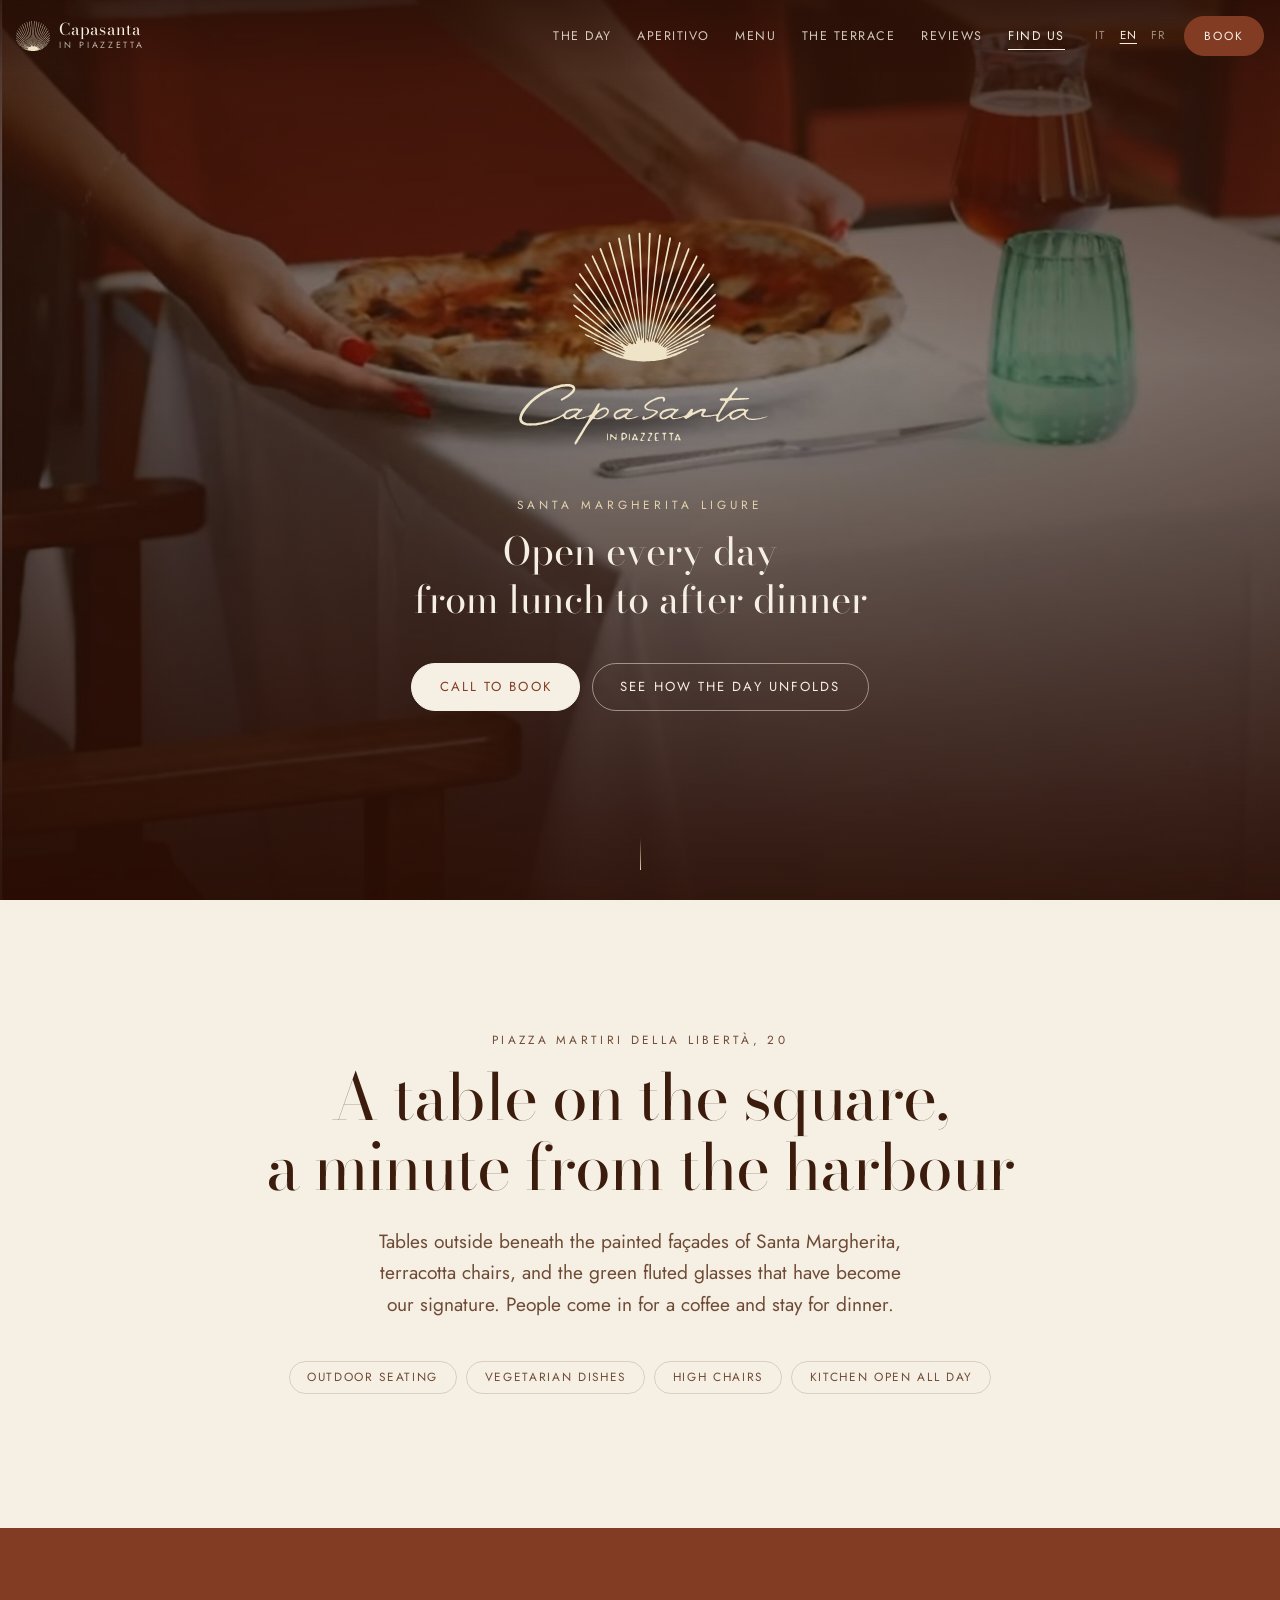
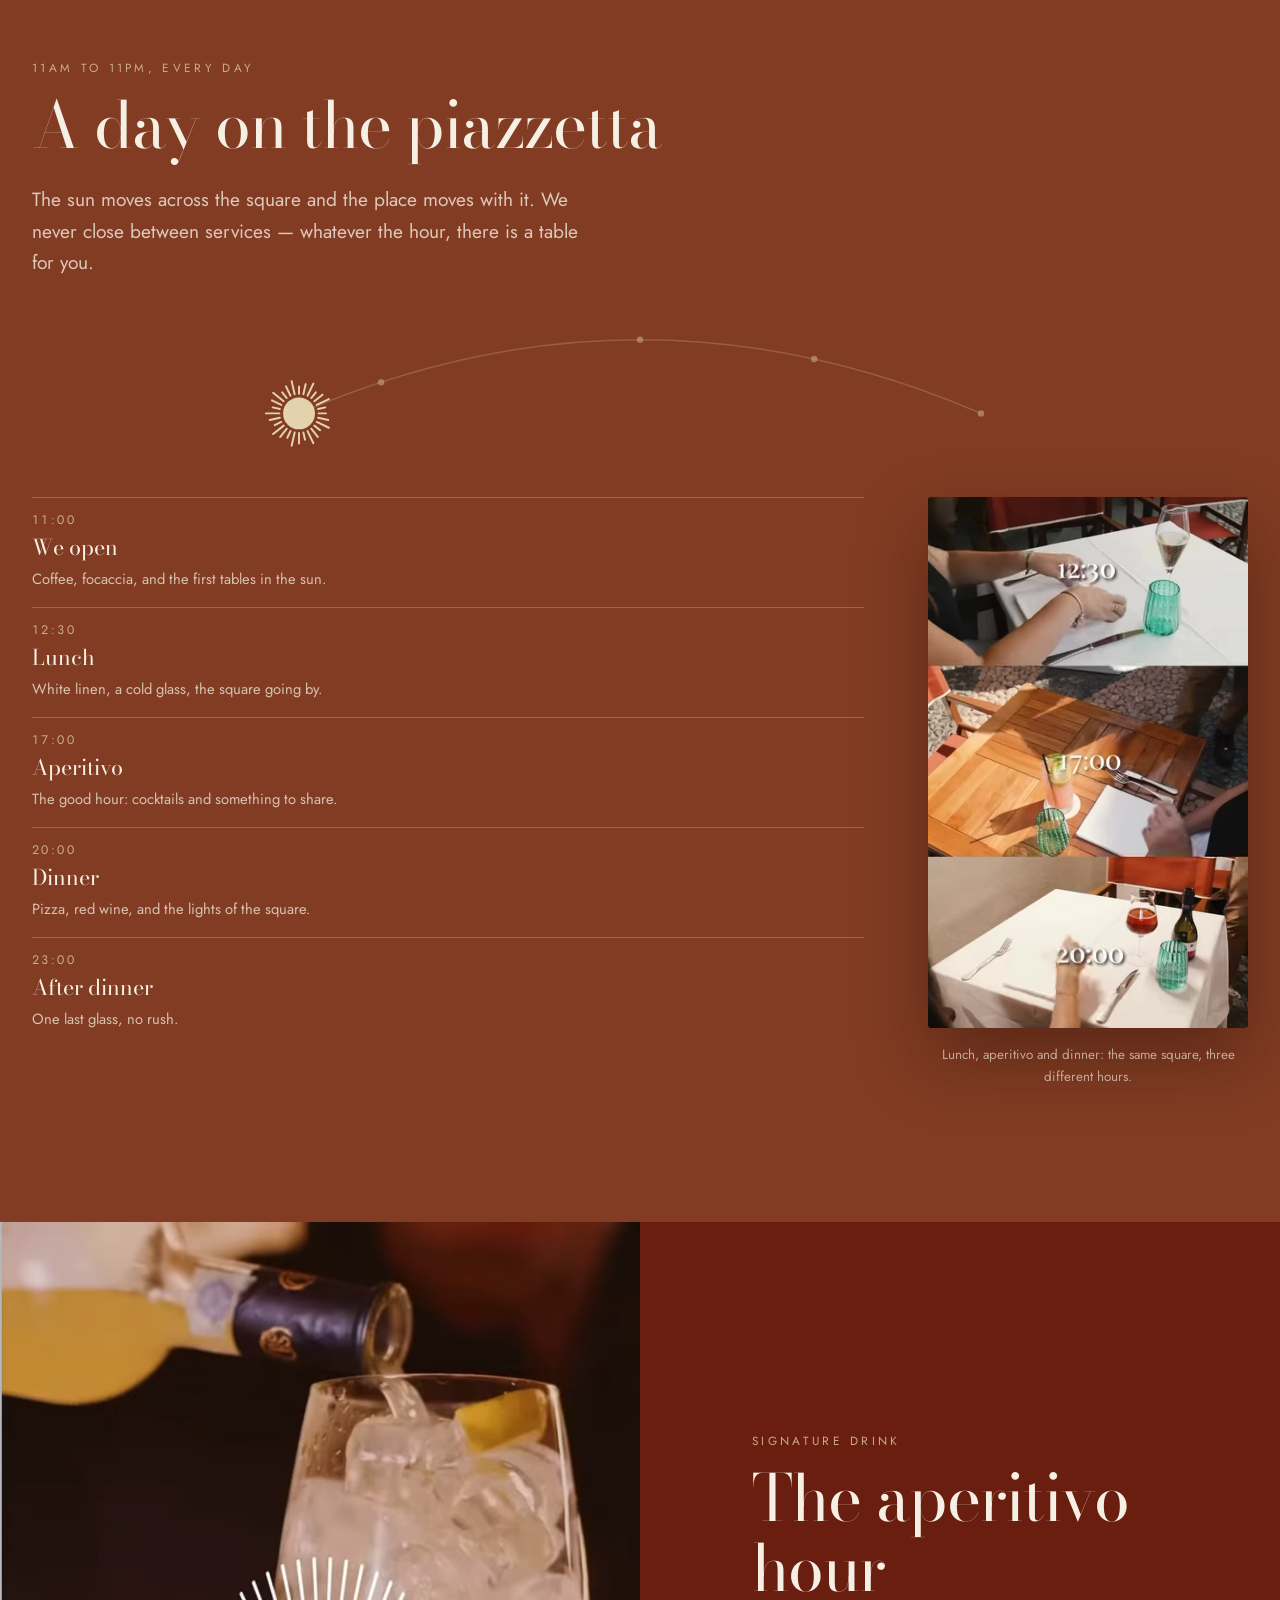
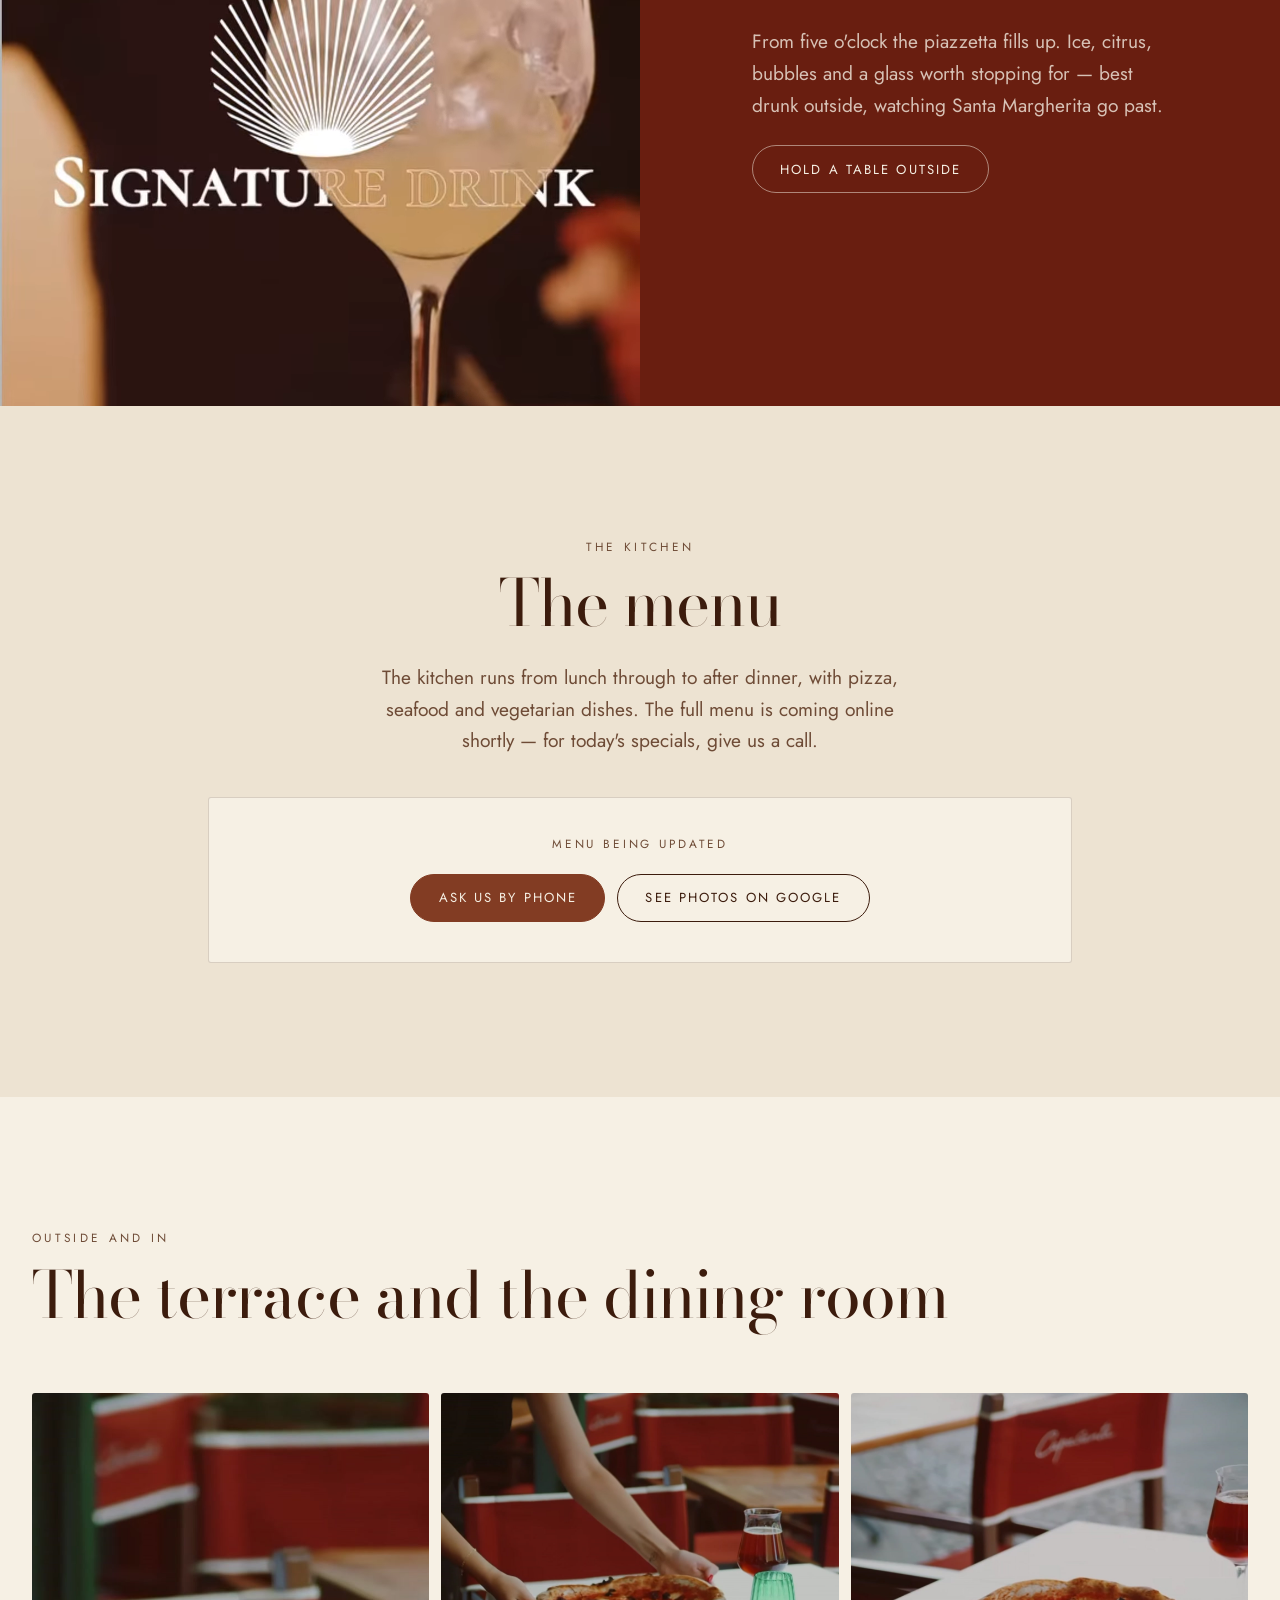
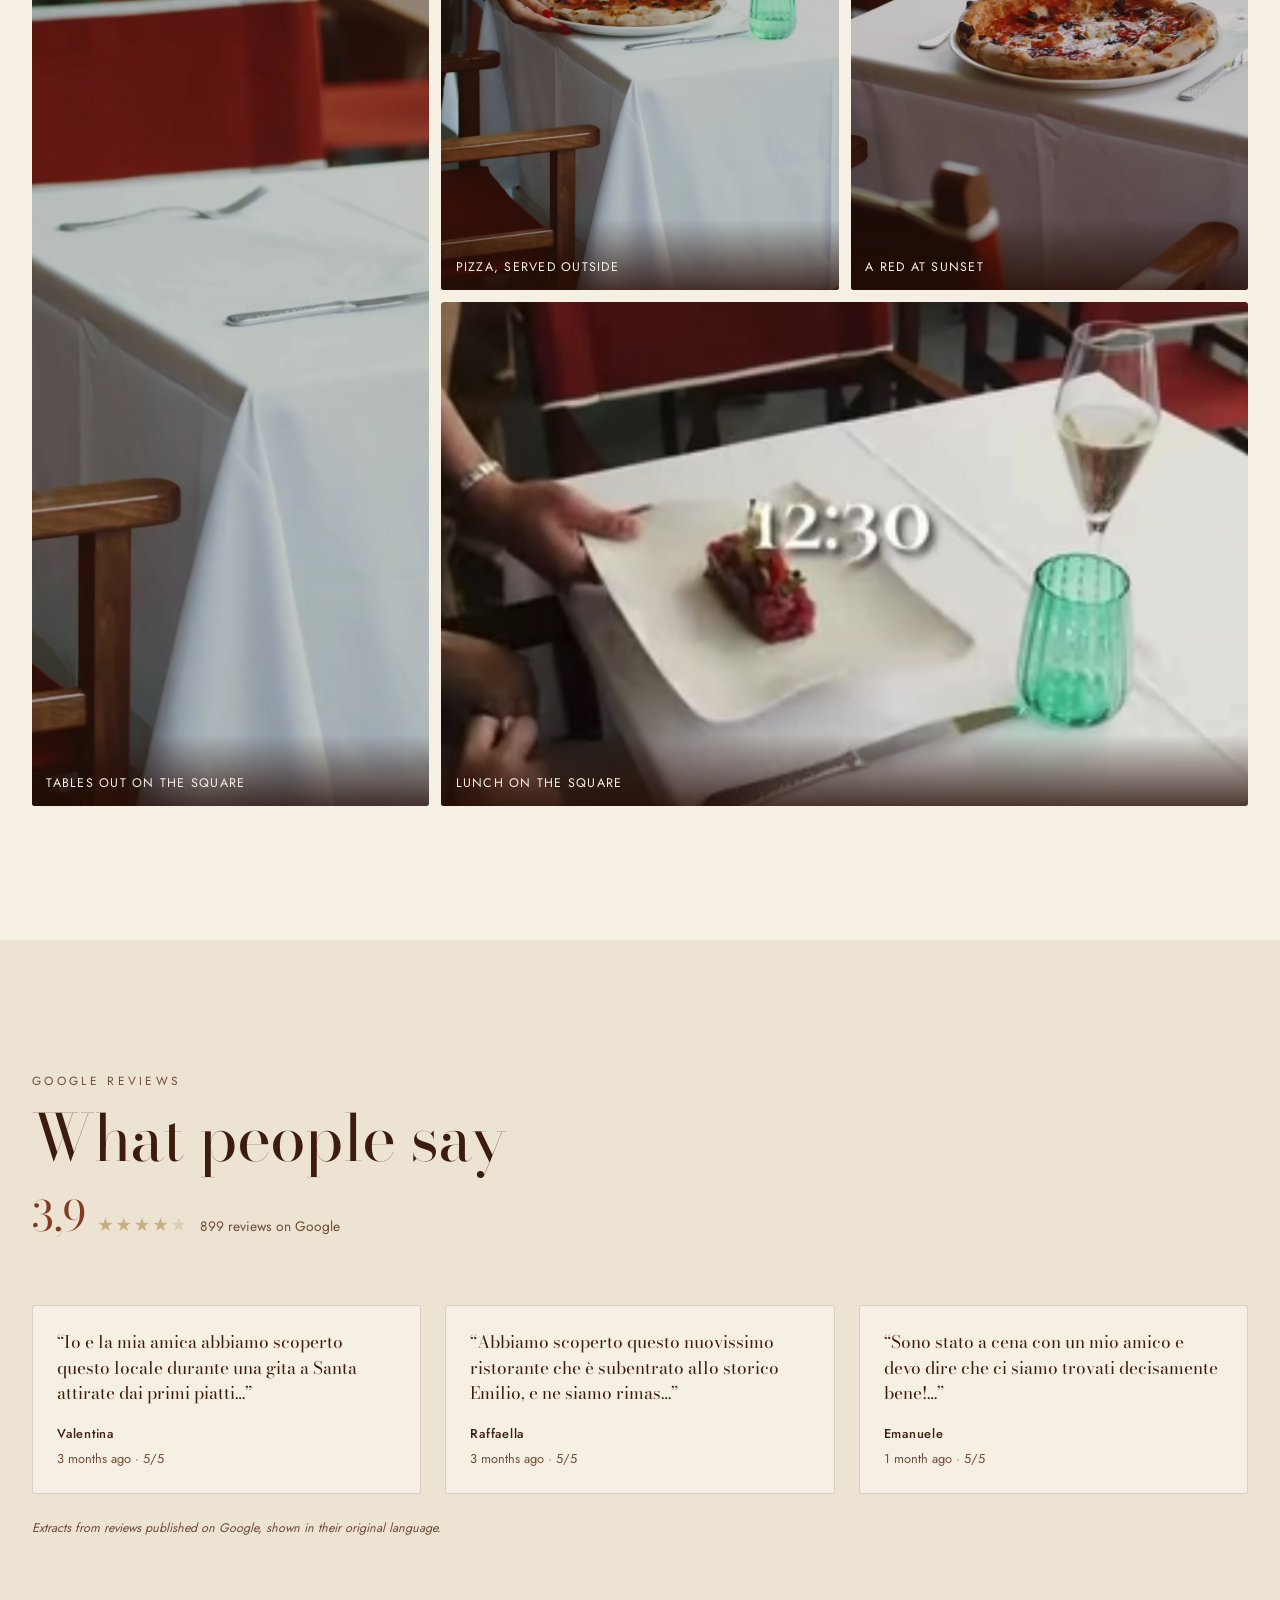
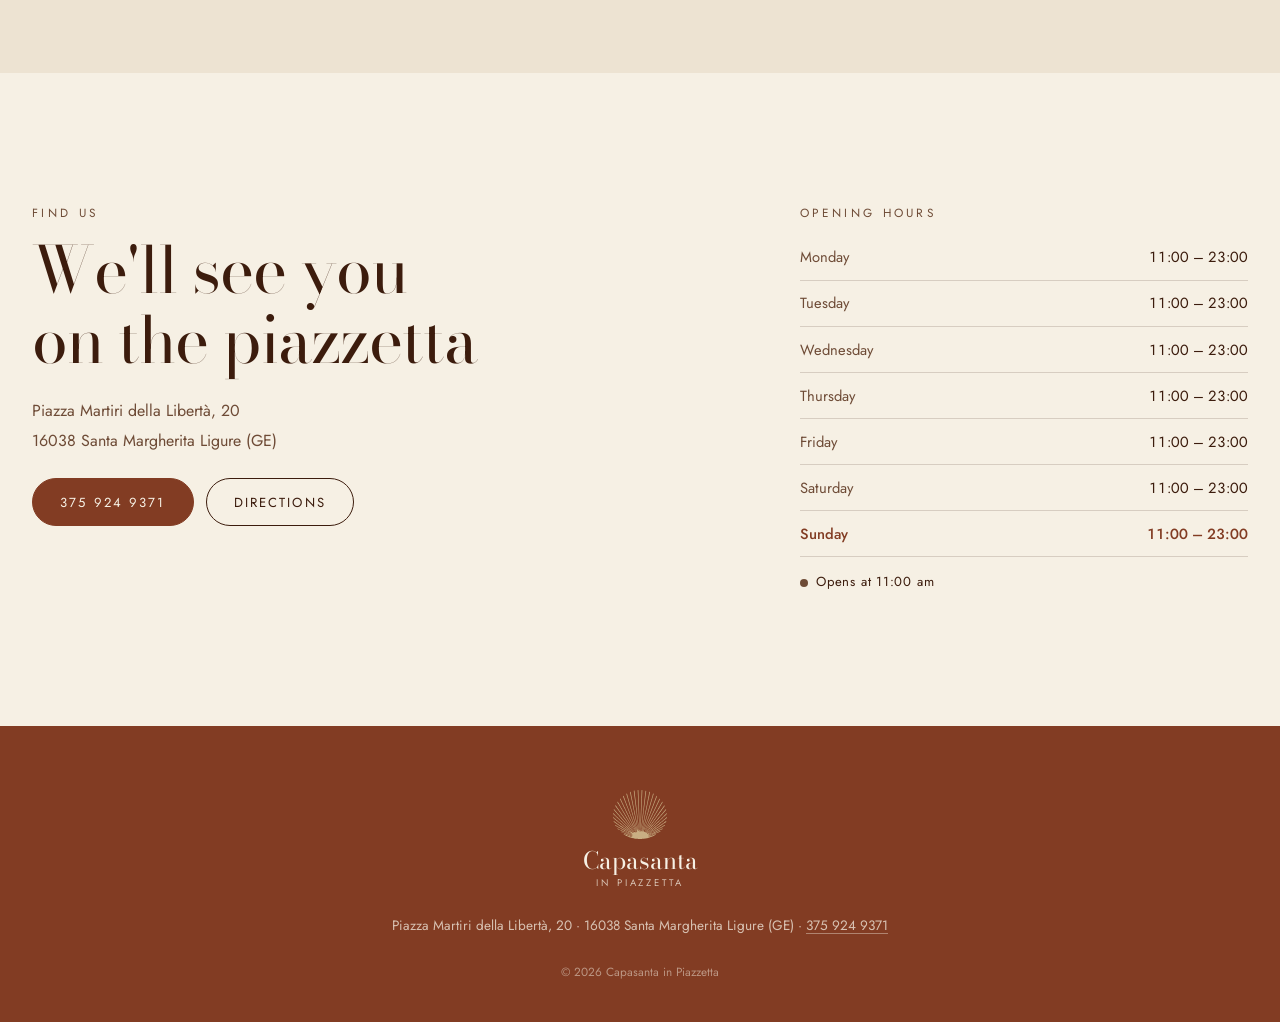
==== index.html @ 0ebcf744 "Add Capasanta in Piazzetta website Static trilingual (IT/EN/FR) site for the restaurant in Santa Mar" ====
<!DOCTYPE html>
<html lang="it">
<head>
<meta charset="utf-8">
<meta name="viewport" content="width=device-width, initial-scale=1, viewport-fit=cover">
<title>Capasanta in Piazzetta — Ristorante a Santa Margherita Ligure</title>
<meta name="description" content="Capasanta in Piazzetta: ristorante in Piazza Martiri della Libertà a Santa Margherita Ligure. Aperto tutti i giorni dal pranzo al dopo cena, tavoli all'aperto sulla piazzetta.">
<meta name="theme-color" content="#823C23">
<link rel="canonical" href="https://capasantainpiazzetta.it/">
<link rel="icon" href="assets/img/favicon.svg" type="image/svg+xml">
<link rel="apple-touch-icon" href="assets/img/favicon.svg">

<meta property="og:type" content="restaurant">
<meta property="og:title" content="Capasanta in Piazzetta — Santa Margherita Ligure">
<meta property="og:description" content="Aperto tutti i giorni dal pranzo al dopo cena, sulla piazzetta di Santa Margherita Ligure.">
<meta property="og:image" content="assets/img/gallery/pizza.jpg">
<meta property="og:locale" content="it_IT">

<link rel="preload" as="font" type="font/woff2" href="assets/fonts/bodoni-moda-400-latin.woff2" crossorigin>
<link rel="preload" as="font" type="font/woff2" href="assets/fonts/jost-400-latin.woff2" crossorigin>
<link rel="stylesheet" href="assets/fonts/fonts.css">
<link rel="stylesheet" href="assets/css/style.css">

<script type="application/ld+json">
{
  "@context": "https://schema.org",
  "@type": "Restaurant",
  "name": "Capasanta in Piazzetta",
  "image": "assets/img/gallery/pizza.jpg",
  "address": {
    "@type": "PostalAddress",
    "streetAddress": "Piazza Martiri della Libertà, 20",
    "addressLocality": "Santa Margherita Ligure",
    "addressRegion": "GE",
    "postalCode": "16038",
    "addressCountry": "IT"
  },
  "telephone": "+39 375 924 9371",
  "servesCuisine": "Italiana, Ligure",
  "priceRange": "€€",
  "openingHours": "Mo-Su 11:00-23:00",
  "aggregateRating": {
    "@type": "AggregateRating",
    "ratingValue": "3.9",
    "reviewCount": "899",
    "bestRating": "5"
  }
}
</script>
</head>
<body>
<a class="skip" href="#main" data-i18n="skip">Vai al contenuto</a>

<header class="nav" id="nav">
  <div class="nav__in">
    <a class="nav__brand" href="#top" aria-label="Capasanta in Piazzetta">
      <img class="nav__mark" src="assets/img/mark-cream.svg" alt="" width="421" height="379" decoding="async">
      <span class="nav__name">Capasanta<em data-i18n="brandSub">in Piazzetta</em></span>
    </a>

    <nav class="nav__links" aria-label="Principale">
      <a href="#giornata" data-i18n="navDay">La giornata</a>
      <a href="#aperitivo" data-i18n="navDrink">Aperitivo</a>
      <a href="#menu" data-i18n="navMenu">Menu</a>
      <a href="#luoghi" data-i18n="navPlaces">La terrazza</a>
      <a href="#recensioni" data-i18n="navReviews">Recensioni</a>
      <a href="#info" data-i18n="navInfo">Dove siamo</a>
    </nav>

    <div class="nav__end">
      <div class="lang" role="group" aria-label="Lingua">
        <button type="button" data-lang="it" class="is-on">IT</button>
        <button type="button" data-lang="en">EN</button>
        <button type="button" data-lang="fr">FR</button>
      </div>
      <a class="btn btn--sm" href="tel:+393759249371" data-i18n="book">Prenota</a>
      <button class="burger" type="button" aria-expanded="false" aria-controls="nav-m" aria-label="Menu">
        <span></span><span></span>
      </button>
    </div>
  </div>

  <nav class="nav__m" id="nav-m" aria-label="Principale mobile" hidden>
    <a href="#giornata" data-i18n="navDay">La giornata</a>
    <a href="#aperitivo" data-i18n="navDrink">Aperitivo</a>
    <a href="#menu" data-i18n="navMenu">Menu</a>
    <a href="#luoghi" data-i18n="navPlaces">La terrazza</a>
    <a href="#recensioni" data-i18n="navReviews">Recensioni</a>
    <a href="#info" data-i18n="navInfo">Dove siamo</a>
    <a class="btn" href="tel:+393759249371" data-i18n="callUs">Chiama e prenota</a>
  </nav>
</header>

<main id="main">

<!-- ── Hero ───────────────────────────────────────────────── -->
<section class="hero" id="top">
  <div class="hero__media">
    <video class="hero__vid" autoplay muted loop playsinline preload="metadata"
           poster="assets/img/poster/terrazza.jpg" aria-hidden="true" tabindex="-1">
      <source src="assets/video/terrazza.webm" type="video/webm">
      <source src="assets/video/terrazza.mp4" type="video/mp4">
    </video>
    <div class="hero__wash"></div>
  </div>

  <div class="hero__body">
    <span class="hero__logoWrap">
      <img class="hero__logo" src="assets/img/logo-cream.svg" alt="Capasanta in Piazzetta" width="896" height="771" fetchpriority="high" decoding="async">
    </span>
    <p class="hero__kicker" data-i18n="heroKicker">Santa Margherita Ligure</p>
    <h1 class="hero__line" data-i18n="heroLine">Aperto tutti i giorni<br>dal pranzo al dopo cena</h1>
    <div class="hero__cta">
      <a class="btn" href="tel:+393759249371" data-i18n="callUs">Chiama e prenota</a>
      <a class="btn btn--ghost" href="#giornata" data-i18n="heroSecond">Scopri la giornata</a>
    </div>
  </div>

  <a class="hero__cue" href="#piazzetta" aria-label="Scorri">
    <span class="hero__cueline"></span>
  </a>
</section>

<!-- ── La piazzetta ───────────────────────────────────────── -->
<section class="sec sec--intro" id="piazzetta">
  <div class="wrap wrap--slim">
    <p class="eyebrow reveal" data-i18n="introEyebrow">Piazza Martiri della Libertà, 20</p>
    <h2 class="h-lg reveal" data-i18n="introTitle">Una tavola sulla piazzetta,<br>a due passi dal porto</h2>
    <p class="lede reveal" data-i18n="introLede">Tavoli all'aperto sotto le facciate dipinte di Santa Margherita, sedie color terracotta e i bicchieri di vetro verde che sono diventati la nostra firma. Si entra per un caffè e si resta per cena.</p>
    <ul class="tags reveal">
      <li data-i18n="tagOutdoor">Tavoli all'aperto</li>
      <li data-i18n="tagVeg">Piatti vegetariani</li>
      <li data-i18n="tagKids">Seggioloni per bambini</li>
      <li data-i18n="tagNonstop">Cucina no-stop</li>
    </ul>
  </div>
</section>

<!-- ── La giornata (signature) ────────────────────────────── -->
<section class="sec sec--day" id="giornata">
  <div class="wrap">
    <header class="secHead">
      <p class="eyebrow reveal" data-i18n="dayEyebrow">Dalle 11 alle 23, ogni giorno</p>
      <h2 class="h-lg reveal" data-i18n="dayTitle">La giornata in piazzetta</h2>
      <p class="lede reveal" data-i18n="dayLede">Il sole gira sulla piazza e il locale cambia con lui. Non chiudiamo mai tra un servizio e l'altro: a qualsiasi ora, c'è un tavolo per voi.</p>
    </header>

    <div class="day">
      <!-- sun arc: the shell mark's rays become the hours of the day -->
      <div class="day__arc" aria-hidden="true">
        <svg viewBox="0 26 600 106" class="day__svg">
          <path class="day__track" id="dayPath" d="M22,116 Q300,-4 578,116"/>
          <path class="day__prog" d="M22,116 Q300,-4 578,116"/>
          <g class="day__ticks"></g>
          <g class="day__sun">
            <circle r="13" class="day__sunCore"/>
            <g class="day__rays"></g>
          </g>
        </svg>
      </div>

      <ol class="day__list">
        <li class="day__item reveal">
          <span class="day__t">11:00</span>
          <h3 data-i18n="d1t">Si apre</h3>
          <p data-i18n="d1p">Caffè, focaccia e i primi tavoli al sole.</p>
        </li>
        <li class="day__item reveal">
          <span class="day__t">12:30</span>
          <h3 data-i18n="d2t">Pranzo</h3>
          <p data-i18n="d2p">Tovaglia bianca, un calice fresco, la piazza che passa.</p>
        </li>
        <li class="day__item reveal">
          <span class="day__t">17:00</span>
          <h3 data-i18n="d3t">Aperitivo</h3>
          <p data-i18n="d3p">L'ora buona: cocktail e qualcosa da spartire.</p>
        </li>
        <li class="day__item reveal">
          <span class="day__t">20:00</span>
          <h3 data-i18n="d4t">Cena</h3>
          <p data-i18n="d4p">Pizza, vino rosso e le luci della piazzetta.</p>
        </li>
        <li class="day__item reveal">
          <span class="day__t">23:00</span>
          <h3 data-i18n="d5t">Dopo cena</h3>
          <p data-i18n="d5p">L'ultimo bicchiere, senza fretta.</p>
        </li>
      </ol>

      <figure class="day__reel reveal">
        <video autoplay muted loop playsinline preload="none"
               poster="assets/img/poster/giornata.jpg" aria-describedby="reelcap">
          <source src="assets/video/giornata.webm" type="video/webm">
          <source src="assets/video/giornata.mp4" type="video/mp4">
        </video>
        <figcaption id="reelcap" data-i18n="reelCap">Pranzo, aperitivo e cena: la stessa piazza, tre ore diverse.</figcaption>
      </figure>
    </div>
  </div>
</section>

<!-- ── Signature drink ────────────────────────────────────── -->
<section class="sec sec--drink" id="aperitivo">
  <div class="split">
    <figure class="split__media reveal">
      <video autoplay muted loop playsinline preload="none" poster="assets/img/poster/signature.jpg" aria-hidden="true" tabindex="-1">
        <source src="assets/video/signature.webm" type="video/webm">
        <source src="assets/video/signature.mp4" type="video/mp4">
      </video>
    </figure>
    <div class="split__body">
      <p class="eyebrow reveal" data-i18n="drinkEyebrow">Signature drink</p>
      <h2 class="h-lg reveal" data-i18n="drinkTitle">L'ora dell'aperitivo</h2>
      <p class="lede reveal" data-i18n="drinkLede">Dalle cinque in poi la piazzetta si riempie. Ghiaccio, agrumi, bollicine e un bicchiere che vale la sosta — da bere seduti fuori, guardando passare Santa Margherita.</p>
      <a class="btn btn--ghost reveal" href="tel:+393759249371" data-i18n="drinkCta">Tieni un tavolo fuori</a>
    </div>
  </div>
</section>

<!-- ── Menu (awaiting the real dishes) ────────────────────── -->
<section class="sec sec--menu" id="menu">
  <div class="wrap wrap--slim">
    <p class="eyebrow reveal" data-i18n="menuEyebrow">La cucina</p>
    <h2 class="h-lg reveal" data-i18n="menuTitle">Il menu</h2>
    <p class="lede reveal" data-i18n="menuLede">Cucina aperta dal pranzo al dopo cena, con pizza, piatti di mare e proposte vegetariane. Il menu completo arriva online a breve: per il piatto del giorno, chiamateci.</p>
    <div class="menu__card reveal">
      <p class="menu__note" data-i18n="menuSoon">Menu in aggiornamento</p>
      <div class="menu__acts">
        <a class="btn" href="tel:+393759249371" data-i18n="menuCall">Chiedi al telefono</a>
        <a class="btn btn--ghost" href="https://www.google.com/maps/search/?api=1&query=Capasanta+in+Piazzetta+Santa+Margherita+Ligure" target="_blank" rel="noopener" data-i18n="menuMaps">Vedi le foto su Google</a>
      </div>
    </div>
  </div>
</section>

<!-- ── La terrazza / gallery ──────────────────────────────── -->
<section class="sec sec--places" id="luoghi">
  <div class="wrap">
    <header class="secHead">
      <p class="eyebrow reveal" data-i18n="placesEyebrow">Fuori e dentro</p>
      <h2 class="h-lg reveal" data-i18n="placesTitle">La terrazza e la sala</h2>
    </header>
    <div class="grid">
      <figure class="grid__i grid__i--tall reveal">
        <img src="assets/img/gallery/tavola.jpg" alt="" width="1478" height="1800" loading="lazy" decoding="async">
        <figcaption data-i18n="g1">Tavoli all'aperto sulla piazzetta</figcaption>
      </figure>
      <figure class="grid__i reveal">
        <img src="assets/img/gallery/pizza.jpg" alt="" width="1478" height="1800" loading="lazy" decoding="async">
        <figcaption data-i18n="g2">La pizza, servita fuori</figcaption>
      </figure>
      <figure class="grid__i reveal">
        <img src="assets/img/gallery/vino.jpg" alt="" width="1478" height="1800" loading="lazy" decoding="async">
        <figcaption data-i18n="g3">Un rosso al tramonto</figcaption>
      </figure>
      <figure class="grid__i grid__i--wide reveal">
        <img src="assets/img/gallery/pranzo.jpg" alt="" width="2158" height="1100" loading="lazy" decoding="async">
        <figcaption data-i18n="g4">Il pranzo, sulla piazza</figcaption>
      </figure>
    </div>
  </div>
</section>

<!-- ── Recensioni ─────────────────────────────────────────── -->
<section class="sec sec--rev" id="recensioni">
  <div class="wrap">
    <header class="secHead">
      <p class="eyebrow reveal" data-i18n="revEyebrow">Recensioni Google</p>
      <h2 class="h-lg reveal" data-i18n="revTitle">Cosa dicono in piazzetta</h2>
      <p class="rating reveal">
        <span class="rating__n">3,9</span>
        <span class="rating__stars" aria-hidden="true">★★★★<span class="rating__half">★</span></span>
        <span class="rating__c"><span data-i18n="revCount">899 recensioni su Google</span></span>
      </p>
    </header>

    <div class="revs">
      <figure class="rev reveal">
        <blockquote lang="it">Io e la mia amica abbiamo scoperto questo locale durante una gita a Santa attirate dai primi piatti…</blockquote>
        <figcaption><strong>Valentina</strong><span data-i18n="rev1m">3 mesi fa · 5/5</span></figcaption>
      </figure>
      <figure class="rev reveal">
        <blockquote lang="it">Abbiamo scoperto questo nuovissimo ristorante che è subentrato allo storico Emilio, e ne siamo rimas…</blockquote>
        <figcaption><strong>Raffaella</strong><span data-i18n="rev2m">3 mesi fa · 5/5</span></figcaption>
      </figure>
      <figure class="rev reveal">
        <blockquote lang="it">Sono stato a cena con un mio amico e devo dire che ci siamo trovati decisamente bene!…</blockquote>
        <figcaption><strong>Emanuele</strong><span data-i18n="rev3m">1 mese fa · 5/5</span></figcaption>
      </figure>
    </div>
    <p class="revs__note reveal" data-i18n="revNote">Estratti dalle recensioni pubblicate su Google, riportati in lingua originale.</p>
  </div>
</section>

<!-- ── Info ───────────────────────────────────────────────── -->
<section class="sec sec--info" id="info">
  <div class="wrap info">
    <div class="info__col">
      <p class="eyebrow reveal" data-i18n="infoEyebrow">Dove siamo</p>
      <h2 class="h-lg reveal" data-i18n="infoTitle">Vi aspettiamo<br>in piazzetta</h2>
      <address class="info__addr reveal">
        <span>Piazza Martiri della Libertà, 20</span>
        <span>16038 Santa Margherita Ligure (GE)</span>
      </address>
      <div class="info__acts reveal">
        <a class="btn" href="tel:+393759249371">375 924 9371</a>
        <a class="btn btn--ghost" href="https://www.google.com/maps/search/?api=1&query=Piazza+Martiri+della+Libert%C3%A0+20+16038+Santa+Margherita+Ligure" target="_blank" rel="noopener" data-i18n="directions">Indicazioni</a>
      </div>
    </div>

    <div class="info__col info__col--hrs">
      <h3 class="info__h reveal" data-i18n="hoursTitle">Orari</h3>
      <table class="hrs reveal">
        <tbody>
          <tr><th scope="row" data-i18n="dMon">Lunedì</th><td>11:00 – 23:00</td></tr>
          <tr><th scope="row" data-i18n="dTue">Martedì</th><td>11:00 – 23:00</td></tr>
          <tr><th scope="row" data-i18n="dWed">Mercoledì</th><td>11:00 – 23:00</td></tr>
          <tr><th scope="row" data-i18n="dThu">Giovedì</th><td>11:00 – 23:00</td></tr>
          <tr><th scope="row" data-i18n="dFri">Venerdì</th><td>11:00 – 23:00</td></tr>
          <tr><th scope="row" data-i18n="dSat">Sabato</th><td>11:00 – 23:00</td></tr>
          <tr><th scope="row" data-i18n="dSun">Domenica</th><td>11:00 – 23:00</td></tr>
        </tbody>
      </table>
      <p class="hrs__now reveal" data-open-status aria-live="polite"></p>
    </div>
  </div>
</section>

</main>

<footer class="foot">
  <div class="wrap foot__in">
    <img class="foot__mark" src="assets/img/mark-gold.svg" alt="" width="421" height="379" loading="lazy" decoding="async">
    <p class="foot__name">Capasanta <em data-i18n="brandSub">in Piazzetta</em></p>
    <p class="foot__meta">Piazza Martiri della Libertà, 20 · 16038 Santa Margherita Ligure (GE) · <a href="tel:+393759249371">375 924 9371</a></p>
    <p class="foot__small">© <span data-year></span> Capasanta in Piazzetta</p>
  </div>
</footer>

<script src="assets/js/i18n.js"></script>
<script src="assets/js/main.js"></script>
</body>
</html>
---- assets/fonts/fonts.css ----
/* Self-hosted: works offline, no third-party connection on page load,
   and keeps EU visitor data off Google servers. */
@font-face {
  font-family: 'Bodoni Moda';
  font-style: normal;
  font-weight: 400;
  font-display: swap;
  src: url(../fonts/bodoni-moda-400-latin-ext.woff2) format('woff2');
  unicode-range: U+0100-02BA, U+02BD-02C5, U+02C7-02CC, U+02CE-02D7, U+02DD-02FF, U+0304, U+0308, U+0329, U+1D00-1DBF, U+1E00-1E9F, U+1EF2-1EFF, U+2020, U+20A0-20AB, U+20AD-20C0, U+2113, U+2C60-2C7F, U+A720-A7FF;
}
@font-face {
  font-family: 'Bodoni Moda';
  font-style: normal;
  font-weight: 400;
  font-display: swap;
  src: url(../fonts/bodoni-moda-400-latin.woff2) format('woff2');
  unicode-range: U+0000-00FF, U+0131, U+0152-0153, U+02BB-02BC, U+02C6, U+02DA, U+02DC, U+0304, U+0308, U+0329, U+2000-206F, U+20AC, U+2122, U+2191, U+2193, U+2212, U+2215, U+FEFF, U+FFFD;
}
@font-face {
  font-family: 'Bodoni Moda';
  font-style: normal;
  font-weight: 500;
  font-display: swap;
  src: url(../fonts/bodoni-moda-500-latin-ext.woff2) format('woff2');
  unicode-range: U+0100-02BA, U+02BD-02C5, U+02C7-02CC, U+02CE-02D7, U+02DD-02FF, U+0304, U+0308, U+0329, U+1D00-1DBF, U+1E00-1E9F, U+1EF2-1EFF, U+2020, U+20A0-20AB, U+20AD-20C0, U+2113, U+2C60-2C7F, U+A720-A7FF;
}
@font-face {
  font-family: 'Bodoni Moda';
  font-style: normal;
  font-weight: 500;
  font-display: swap;
  src: url(../fonts/bodoni-moda-500-latin.woff2) format('woff2');
  unicode-range: U+0000-00FF, U+0131, U+0152-0153, U+02BB-02BC, U+02C6, U+02DA, U+02DC, U+0304, U+0308, U+0329, U+2000-206F, U+20AC, U+2122, U+2191, U+2193, U+2212, U+2215, U+FEFF, U+FFFD;
}
@font-face {
  font-family: 'Bodoni Moda';
  font-style: normal;
  font-weight: 600;
  font-display: swap;
  src: url(../fonts/bodoni-moda-600-latin-ext.woff2) format('woff2');
  unicode-range: U+0100-02BA, U+02BD-02C5, U+02C7-02CC, U+02CE-02D7, U+02DD-02FF, U+0304, U+0308, U+0329, U+1D00-1DBF, U+1E00-1E9F, U+1EF2-1EFF, U+2020, U+20A0-20AB, U+20AD-20C0, U+2113, U+2C60-2C7F, U+A720-A7FF;
}
@font-face {
  font-family: 'Bodoni Moda';
  font-style: normal;
  font-weight: 600;
  font-display: swap;
  src: url(../fonts/bodoni-moda-600-latin.woff2) format('woff2');
  unicode-range: U+0000-00FF, U+0131, U+0152-0153, U+02BB-02BC, U+02C6, U+02DA, U+02DC, U+0304, U+0308, U+0329, U+2000-206F, U+20AC, U+2122, U+2191, U+2193, U+2212, U+2215, U+FEFF, U+FFFD;
}
@font-face {
  font-family: 'Jost';
  font-style: normal;
  font-weight: 300;
  font-display: swap;
  src: url(../fonts/jost-300-latin-ext.woff2) format('woff2');
  unicode-range: U+0100-02BA, U+02BD-02C5, U+02C7-02CC, U+02CE-02D7, U+02DD-02FF, U+0304, U+0308, U+0329, U+1D00-1DBF, U+1E00-1E9F, U+1EF2-1EFF, U+2020, U+20A0-20AB, U+20AD-20C0, U+2113, U+2C60-2C7F, U+A720-A7FF;
}
@font-face {
  font-family: 'Jost';
  font-style: normal;
  font-weight: 300;
  font-display: swap;
  src: url(../fonts/jost-300-latin.woff2) format('woff2');
  unicode-range: U+0000-00FF, U+0131, U+0152-0153, U+02BB-02BC, U+02C6, U+02DA, U+02DC, U+0304, U+0308, U+0329, U+2000-206F, U+20AC, U+2122, U+2191, U+2193, U+2212, U+2215, U+FEFF, U+FFFD;
}
@font-face {
  font-family: 'Jost';
  font-style: normal;
  font-weight: 400;
  font-display: swap;
  src: url(../fonts/jost-400-latin-ext.woff2) format('woff2');
  unicode-range: U+0100-02BA, U+02BD-02C5, U+02C7-02CC, U+02CE-02D7, U+02DD-02FF, U+0304, U+0308, U+0329, U+1D00-1DBF, U+1E00-1E9F, U+1EF2-1EFF, U+2020, U+20A0-20AB, U+20AD-20C0, U+2113, U+2C60-2C7F, U+A720-A7FF;
}
@font-face {
  font-family: 'Jost';
  font-style: normal;
  font-weight: 400;
  font-display: swap;
  src: url(../fonts/jost-400-latin.woff2) format('woff2');
  unicode-range: U+0000-00FF, U+0131, U+0152-0153, U+02BB-02BC, U+02C6, U+02DA, U+02DC, U+0304, U+0308, U+0329, U+2000-206F, U+20AC, U+2122, U+2191, U+2193, U+2212, U+2215, U+FEFF, U+FFFD;
}
@font-face {
  font-family: 'Jost';
  font-style: normal;
  font-weight: 500;
  font-display: swap;
  src: url(../fonts/jost-500-latin-ext.woff2) format('woff2');
  unicode-range: U+0100-02BA, U+02BD-02C5, U+02C7-02CC, U+02CE-02D7, U+02DD-02FF, U+0304, U+0308, U+0329, U+1D00-1DBF, U+1E00-1E9F, U+1EF2-1EFF, U+2020, U+20A0-20AB, U+20AD-20C0, U+2113, U+2C60-2C7F, U+A720-A7FF;
}
@font-face {
  font-family: 'Jost';
  font-style: normal;
  font-weight: 500;
  font-display: swap;
  src: url(../fonts/jost-500-latin.woff2) format('woff2');
  unicode-range: U+0000-00FF, U+0131, U+0152-0153, U+02BB-02BC, U+02C6, U+02DA, U+02DC, U+0304, U+0308, U+0329, U+2000-206F, U+20AC, U+2122, U+2191, U+2193, U+2212, U+2215, U+FEFF, U+FFFD;
}
---- assets/css/style.css ----
/* ==========================================================================
   Capasanta in Piazzetta
   Palette is lifted straight from the brand: the terracotta ground and gold
   shell of the logo, the deep rust of the terrace chairs, the cream of the
   tablecloths, and the green of the fluted glasses as the one accent.
   ========================================================================== */

:root {
  /* brand */
  --terra:      #823C23;   /* logo ground */
  --terra-dp:   #6B2F1A;
  --rust:       #691E10;   /* terrace chairs */
  --gold:       #C9AE83;   /* shell */
  --gold-lt:    #E3D2AE;
  --cream:      #F6F0E4;   /* tablecloth */
  --cream-dim:  #EDE3D2;
  --ink:        #3C1C0D;   /* the script wordmark */
  --verde:      #4FB89A;   /* the fluted glassware */

  /* semantic */
  --bg:         var(--cream);
  --fg:         var(--ink);
  --fg-soft:    #6E4B36;
  --rule:       rgba(60, 28, 13, .16);

  /* type */
  --display: "Bodoni Moda", "Didot", "Times New Roman", serif;
  --sans:    "Jost", "Futura", "Century Gothic", system-ui, sans-serif;

  /* rhythm */
  --sp-1: .5rem;  --sp-2: 1rem;   --sp-3: 1.5rem;
  --sp-4: 2.5rem; --sp-5: 4rem;   --sp-6: 6rem;   --sp-7: 9rem;
  --wrap: 76rem;
  --ease: cubic-bezier(.22, 1, .36, 1);
  --nav-h: 4.5rem;
}

*, *::before, *::after { box-sizing: border-box; }
/* An author `display` beats the UA rule for [hidden], which would otherwise
   leave the collapsed mobile menu permanently on screen. */
[hidden] { display: none !important; }
html { -webkit-text-size-adjust: 100%; scroll-behavior: smooth; }
@media (prefers-reduced-motion: reduce) { html { scroll-behavior: auto; } }

body {
  margin: 0;
  background: var(--bg);
  color: var(--fg);
  font: 400 1rem/1.65 var(--sans);
  -webkit-font-smoothing: antialiased;
  overflow-x: hidden;
}

img, video, svg { max-width: 100%; display: block; }
a { color: inherit; }

:focus-visible {
  outline: 2px solid var(--verde);
  outline-offset: 3px;
  border-radius: 2px;
}

.skip {
  position: absolute; left: -9999px; top: 0; z-index: 200;
  background: var(--terra); color: var(--cream);
  padding: .75rem 1.25rem; text-decoration: none;
}
.skip:focus { left: .5rem; top: .5rem; }

/* ── type scale ─────────────────────────────────────────── */
.h-lg {
  font: 400 clamp(2rem, 1.15rem + 3.6vw, 4.1rem)/1.08 var(--display);
  letter-spacing: -.015em;
  margin: 0 0 var(--sp-3);
  text-wrap: balance;
}
.eyebrow {
  font: 400 .74rem/1 var(--sans);
  letter-spacing: .28em;
  text-transform: uppercase;
  color: var(--fg-soft);
  margin: 0 0 var(--sp-2);
}
.lede {
  font-size: clamp(1.02rem, .96rem + .3vw, 1.2rem);
  color: var(--fg-soft);
  max-width: 46ch;
  margin: 0 0 var(--sp-3);
}

.wrap { width: min(100% - 2.5rem, var(--wrap)); margin-inline: auto; }
.wrap--slim { max-width: 54rem; }
.sec { padding: clamp(4rem, 2rem + 8vw, var(--sp-7)) 0; }
.secHead { margin-bottom: var(--sp-5); }

/* ── buttons ────────────────────────────────────────────── */
.btn {
  --btn-bg: var(--terra);
  --btn-fg: var(--cream);
  display: inline-flex; align-items: center; justify-content: center;
  min-height: 48px;
  padding: .8rem 1.7rem;
  background: var(--btn-bg); color: var(--btn-fg);
  font: 400 .82rem/1 var(--sans);
  letter-spacing: .16em; text-transform: uppercase; text-decoration: none;
  border: 1px solid var(--btn-bg); border-radius: 999px;
  transition: transform .3s var(--ease), background-color .3s var(--ease),
              color .3s var(--ease), border-color .3s var(--ease);
  touch-action: manipulation;
  cursor: pointer;
}
.btn:hover { transform: translateY(-2px); background: var(--terra-dp); border-color: var(--terra-dp); }
.btn:active { transform: translateY(0); }
.btn--sm { min-height: 40px; padding: .55rem 1.2rem; font-size: .74rem; }
.btn--ghost {
  --btn-bg: transparent; --btn-fg: currentColor;
  border-color: currentColor;
}
.btn--ghost:hover { background: var(--terra); color: var(--cream); border-color: var(--terra); }

/* ── nav ────────────────────────────────────────────────── */
.nav {
  position: fixed; inset: 0 0 auto; z-index: 100;
  padding-top: env(safe-area-inset-top);
  color: var(--cream);
  transition: background-color .45s var(--ease), box-shadow .45s var(--ease),
              color .45s var(--ease);
}
.nav::before {
  content: ""; position: absolute; inset: 0; z-index: -1;
  background: linear-gradient(to bottom, rgba(38, 14, 6, .55), transparent);
  transition: opacity .45s var(--ease);
}
.nav.is-stuck {
  background: var(--terra);
  box-shadow: 0 1px 0 rgba(255, 255, 255, .08), 0 12px 32px rgba(45, 16, 6, .22);
}
.nav.is-stuck::before { opacity: 0; }

.nav__in {
  width: min(100% - 2rem, 84rem); margin-inline: auto;
  min-height: var(--nav-h);
  display: flex; align-items: center; gap: var(--sp-3);
}
.nav__brand {
  display: flex; align-items: center; gap: .6rem;
  text-decoration: none; margin-right: auto;
}
.nav__mark { width: 2.1rem; height: auto; }
.nav__name {
  font: 400 1.02rem/1 var(--display);
  letter-spacing: .02em;
  display: flex; flex-direction: column; gap: .18rem;
}
.nav__name em {
  font: 400 .56rem/1 var(--sans);
  letter-spacing: .3em; text-transform: uppercase;
  opacity: .72;
}

.nav__links { display: none; gap: 1.6rem; }
.nav__links a {
  font: 400 .78rem/1 var(--sans);
  letter-spacing: .12em; text-transform: uppercase;
  text-decoration: none; opacity: .82;
  padding: .5rem 0; position: relative;
  transition: opacity .3s var(--ease);
}
.nav__links a::after {
  content: ""; position: absolute; left: 0; right: 0; bottom: 0;
  height: 1px; background: currentColor;
  transform: scaleX(0); transform-origin: left;
  transition: transform .35s var(--ease);
}
.nav__links a:hover { opacity: 1; }
.nav__links a:hover::after, .nav__links a.is-here::after { transform: scaleX(1); }
.nav__links a.is-here { opacity: 1; }

.nav__end { display: flex; align-items: center; gap: .75rem; }
.lang { display: flex; align-items: center; gap: .1rem; }
.lang button {
  background: none; border: 0; color: inherit; cursor: pointer;
  font: 400 .72rem/1 var(--sans); letter-spacing: .1em;
  padding: .55rem .4rem; opacity: .55;
  min-height: 40px;
  transition: opacity .3s var(--ease);
}
.lang button:hover { opacity: .9; }
.lang button.is-on { opacity: 1; text-decoration: underline; text-underline-offset: 4px; }
.nav__end .btn { display: none; }

.burger {
  width: 44px; height: 44px; display: grid; place-content: center; gap: 6px;
  background: none; border: 0; cursor: pointer; color: inherit;
}
.burger span {
  display: block; width: 22px; height: 1.5px; background: currentColor;
  transition: transform .35s var(--ease), opacity .25s var(--ease);
}
.burger[aria-expanded="true"] span:first-child { transform: translateY(3.75px) rotate(45deg); }
.burger[aria-expanded="true"] span:last-child  { transform: translateY(-3.75px) rotate(-45deg); }

.nav__m {
  background: var(--terra);
  padding: var(--sp-2) 1rem calc(var(--sp-3) + env(safe-area-inset-bottom));
  display: grid; gap: .25rem;
}
.nav__m a {
  font: 400 .95rem/1 var(--sans);
  letter-spacing: .1em; text-transform: uppercase;
  text-decoration: none; padding: .95rem .5rem;
  border-bottom: 1px solid rgba(246, 240, 228, .14);
}
.nav__m .btn { margin-top: var(--sp-2); border-color: var(--cream); background: var(--cream); color: var(--terra); }

@media (min-width: 62rem) {
  .nav__links { display: flex; }
  .nav__end .btn { display: inline-flex; }
  .burger { display: none; }
  .nav__m { display: none !important; }
}

/* ── hero ───────────────────────────────────────────────── */
.hero {
  position: relative;
  min-height: 100svh;
  display: grid; place-items: center;
  padding: calc(var(--nav-h) + 3rem) 1.25rem var(--sp-6);
  color: var(--cream);
  overflow: hidden;
  isolation: isolate;
}
.hero__media { position: absolute; inset: 0; z-index: -2; }
.hero__vid { width: 100%; height: 100%; object-fit: cover; }
.hero__wash {
  position: absolute; inset: 0;
  background:
    radial-gradient(120% 85% at 50% 45%, rgba(45, 16, 6, .18) 0%, rgba(45, 16, 6, .56) 62%, rgba(38, 12, 4, .84) 100%),
    linear-gradient(to bottom, rgba(60, 24, 10, .52), rgba(45, 16, 6, .16) 40%, rgba(38, 12, 4, .88));
}

.hero__body { text-align: center; max-width: 42rem; }
.hero__logoWrap { display: block; margin: 0 auto var(--sp-3); width: min(72vw, 19rem); }
.hero__logo { width: 100%; height: auto; }

.hero__kicker {
  font: 400 .74rem/1 var(--sans);
  letter-spacing: .34em; text-transform: uppercase;
  color: var(--gold-lt);
  margin: 0 0 var(--sp-2);
}
.hero__line {
  font: 400 clamp(1.5rem, 1rem + 2.1vw, 2.4rem)/1.25 var(--display);
  margin: 0 0 var(--sp-4);
  text-wrap: balance;
}
.hero__cta { display: flex; flex-wrap: wrap; gap: .75rem; justify-content: center; }
.hero__cta .btn { --btn-bg: var(--cream); --btn-fg: var(--terra); border-color: var(--cream); }
.hero__cta .btn:hover { --btn-bg: var(--gold-lt); border-color: var(--gold-lt); }
.hero__cta .btn--ghost { --btn-bg: transparent; --btn-fg: var(--cream); border-color: rgba(246, 240, 228, .5); }
.hero__cta .btn--ghost:hover { --btn-bg: rgba(246, 240, 228, .12); --btn-fg: var(--cream); border-color: var(--cream); }

.hero__cue {
  position: absolute; bottom: calc(1.5rem + env(safe-area-inset-bottom));
  left: 50%; translate: -50% 0;
  width: 44px; height: 44px; display: grid; place-items: center;
}
.hero__cueline {
  width: 1px; height: 32px;
  background: linear-gradient(to bottom, transparent, var(--gold-lt));
  transform-origin: top;
  animation: cue 2.4s var(--ease) infinite;
}
@keyframes cue {
  0%, 100% { transform: scaleY(.35); opacity: .35; }
  50%      { transform: scaleY(1);   opacity: 1; }
}

/* ── intro ──────────────────────────────────────────────── */
.sec--intro { background: var(--cream); text-align: center; }
.sec--intro .lede { margin-inline: auto; }
.tags {
  list-style: none; margin: var(--sp-4) 0 0; padding: 0;
  display: flex; flex-wrap: wrap; gap: .6rem; justify-content: center;
}
.tags li {
  font: 400 .74rem/1 var(--sans);
  letter-spacing: .14em; text-transform: uppercase;
  color: var(--fg-soft);
  border: 1px solid var(--rule);
  border-radius: 999px; padding: .6rem 1.1rem;
}

/* ── la giornata ────────────────────────────────────────── */
.sec--day { background: var(--terra); color: var(--cream); }
.sec--day .eyebrow { color: var(--gold); }
.sec--day .lede { color: rgba(246, 240, 228, .78); }
.sec--day .secHead { margin-bottom: var(--sp-2); }

.day { display: grid; gap: var(--sp-4); }
.day__arc { max-width: 46rem; margin-inline: auto; width: 100%; }
.day__svg { width: 100%; height: auto; overflow: visible; }
.day__track, .day__prog { fill: none; stroke-linecap: round; }
.day__track { stroke: rgba(246, 240, 228, .18); stroke-width: 1.25; }
.day__prog  { stroke: var(--gold); stroke-width: 1.25; }
.day__ticks circle { fill: var(--gold); opacity: .55; }
.day__sunCore { fill: var(--gold-lt); }
.day__rays line { stroke: var(--gold-lt); stroke-width: 1.6; stroke-linecap: round; }

.day__list {
  list-style: none; margin: 0; padding: 0;
  display: grid; gap: var(--sp-3);
  grid-template-columns: repeat(auto-fit, minmax(9.5rem, 1fr));
}
.day__item {
  border-top: 1px solid rgba(246, 240, 228, .22);
  padding-top: var(--sp-2);
}
.day__t {
  display: block;
  font: 400 .78rem/1 var(--sans);
  letter-spacing: .2em; color: var(--gold);
  font-variant-numeric: tabular-nums;
  margin-bottom: .55rem;
}
.day__item h3 { font: 400 1.35rem/1.2 var(--display); margin: 0 0 .35rem; }
.day__item p { margin: 0; font-size: .92rem; color: rgba(246, 240, 228, .74); }

.day__reel { margin: 0; }
.day__reel video {
  width: 100%; height: auto; border-radius: 3px;
  box-shadow: 0 30px 70px rgba(35, 12, 4, .4);
}
.day__reel figcaption {
  margin-top: var(--sp-2);
  font-size: .84rem; color: rgba(246, 240, 228, .62);
  text-align: center;
}
@media (min-width: 60rem) {
  .day {
    grid-template-columns: 1fr 20rem;
    grid-template-areas: "arc  arc" "list reel";
    align-items: start; column-gap: var(--sp-5); row-gap: var(--sp-5);
  }
  .day__arc  { grid-area: arc; }
  /* Beside the tall reel the hours read better stacked than in a row. */
  .day__list { grid-area: list; grid-template-columns: 1fr; gap: var(--sp-2); }
  .day__reel { grid-area: reel; position: sticky; top: calc(var(--nav-h) + 2rem); }
}

/* ── split (signature drink) ────────────────────────────── */
.sec--drink { background: var(--rust); color: var(--cream); padding: 0; }
.split { display: grid; }
.split__media { margin: 0; }
.split__media video { width: 100%; height: 100%; object-fit: cover; min-height: 60svh; }
.split__body {
  padding: clamp(3rem, 1.5rem + 7vw, var(--sp-7)) 1.25rem;
  display: grid; align-content: center; justify-items: start;
  max-width: 34rem; margin-inline: auto;
}
.sec--drink .eyebrow { color: var(--gold); }
.sec--drink .lede { color: rgba(246, 240, 228, .78); }
.sec--drink .btn--ghost { color: var(--cream); border-color: rgba(246, 240, 228, .5); }
.sec--drink .btn--ghost:hover { background: var(--cream); color: var(--rust); border-color: var(--cream); }
@media (min-width: 54rem) {
  .split { grid-template-columns: 1fr 1fr; align-items: stretch; }
  .split__media video { min-height: 100%; }
  .split__body { padding-inline: clamp(2rem, 5vw, 4.5rem); }
}

/* ── menu ───────────────────────────────────────────────── */
.sec--menu { background: var(--cream-dim); text-align: center; }
.sec--menu .lede { margin-inline: auto; }
.menu__card {
  margin-top: var(--sp-4);
  border: 1px solid var(--rule);
  border-radius: 3px;
  padding: var(--sp-4) var(--sp-3);
  background: var(--cream);
}
.menu__note {
  font: 400 .74rem/1 var(--sans);
  letter-spacing: .24em; text-transform: uppercase;
  color: var(--fg-soft); margin: 0 0 var(--sp-3);
}
.menu__acts { display: flex; flex-wrap: wrap; gap: .75rem; justify-content: center; }

/* ── gallery ────────────────────────────────────────────── */
.sec--places { background: var(--cream); }
.grid {
  display: grid; gap: .75rem;
  grid-template-columns: repeat(2, 1fr);
}
.grid__i { margin: 0; position: relative; overflow: hidden; border-radius: 3px; }
.grid__i img {
  width: 100%; height: 100%; object-fit: cover;
  aspect-ratio: 4 / 5;
  transition: transform .9s var(--ease);
}
.grid__i:hover img { transform: scale(1.04); }
.grid__i figcaption {
  position: absolute; inset: auto 0 0; z-index: 1;
  padding: 2.5rem .9rem .9rem;
  font: 400 .78rem/1.3 var(--sans);
  letter-spacing: .1em; text-transform: uppercase;
  color: var(--cream);
  background: linear-gradient(to top, rgba(38, 12, 4, .78), transparent);
}
/* Three columns: the tall item holds column one across both rows while the
   wide item closes the second row, so the mosaic tiles with no gaps. The
   aspect ratios below are what make the two rows line up. */
@media (min-width: 48rem) {
  .grid { grid-template-columns: repeat(3, 1fr); }
  .grid__i--tall { grid-row: span 2; }
  .grid__i--tall img { aspect-ratio: 2 / 5; }
  .grid__i--wide { grid-column: span 2; }
  .grid__i--wide img { aspect-ratio: 8 / 5; }
}

/* ── recensioni ─────────────────────────────────────────── */
.sec--rev { background: var(--cream-dim); }
.rating { display: flex; flex-wrap: wrap; align-items: baseline; gap: .7rem; margin: 0; }
.rating__n { font: 400 2.6rem/1 var(--display); color: var(--terra); }
.rating__stars { color: var(--gold); font-size: 1.15rem; letter-spacing: .1em; }
.rating__half { opacity: .4; }
.rating__c { font-size: .86rem; color: var(--fg-soft); }

.revs {
  display: grid; gap: var(--sp-3);
  grid-template-columns: repeat(auto-fit, minmax(16rem, 1fr));
}
.rev {
  margin: 0; padding: var(--sp-3);
  background: var(--cream);
  border: 1px solid var(--rule); border-radius: 3px;
  display: grid; gap: var(--sp-2); align-content: space-between;
}
.rev blockquote {
  margin: 0;
  font: 400 1.08rem/1.5 var(--display);
  color: var(--fg);
}
.rev blockquote::before { content: "\201C"; }
.rev blockquote::after  { content: "\201D"; }
.rev figcaption { display: grid; gap: .2rem; font-size: .8rem; color: var(--fg-soft); }
.rev figcaption strong { font-weight: 500; color: var(--fg); letter-spacing: .06em; }
.revs__note {
  margin: var(--sp-3) 0 0;
  font-size: .78rem; color: var(--fg-soft); font-style: italic;
}

/* ── info ───────────────────────────────────────────────── */
.sec--info { background: var(--cream); }
.info { display: grid; gap: var(--sp-5); }
.info__addr {
  font-style: normal; display: grid; gap: .2rem;
  margin: 0 0 var(--sp-3); color: var(--fg-soft);
}
.info__acts { display: flex; flex-wrap: wrap; gap: .75rem; }
.info__h {
  font: 400 .74rem/1 var(--sans);
  letter-spacing: .28em; text-transform: uppercase;
  color: var(--fg-soft); margin: 0 0 var(--sp-2);
}
.hrs { width: 100%; border-collapse: collapse; }
.hrs th, .hrs td {
  text-align: left; padding: .65rem 0;
  border-bottom: 1px solid var(--rule);
  font-weight: 400; font-size: .92rem;
}
.hrs th { color: var(--fg-soft); }
.hrs td { text-align: right; font-variant-numeric: tabular-nums; }
.hrs tr.is-today th, .hrs tr.is-today td { color: var(--terra); font-weight: 500; }
.hrs__now {
  margin: var(--sp-2) 0 0;
  font: 400 .82rem/1.4 var(--sans);
  letter-spacing: .06em;
}
.hrs__now .dot {
  display: inline-block; width: .5rem; height: .5rem; border-radius: 50%;
  background: var(--verde); margin-right: .5rem; vertical-align: middle;
}
.hrs__now.is-shut .dot { background: var(--fg-soft); }
@media (min-width: 54rem) {
  .info { grid-template-columns: 1.2fr .8fr; gap: var(--sp-6); }
}

/* ── footer ─────────────────────────────────────────────── */
.foot {
  background: var(--terra); color: var(--cream);
  padding: var(--sp-5) 0 calc(var(--sp-4) + env(safe-area-inset-bottom));
  text-align: center;
}
.foot__in { display: grid; justify-items: center; gap: .6rem; }
.foot__mark { width: 3.4rem; height: auto; }
.foot__name { font: 400 1.5rem/1 var(--display); margin: 0; }
.foot__name em {
  display: block; margin-top: .4rem;
  font: 400 .6rem/1 var(--sans);
  letter-spacing: .3em; text-transform: uppercase; opacity: .75;
}
.foot__meta { margin: var(--sp-2) 0 0; font-size: .85rem; color: rgba(246, 240, 228, .74); }
.foot__meta a { text-decoration-color: rgba(246, 240, 228, .4); text-underline-offset: 3px; }
.foot__small { margin: var(--sp-2) 0 0; font-size: .74rem; color: rgba(246, 240, 228, .5); }

/* ── scroll reveal ──────────────────────────────────────── */
.reveal {
  opacity: 0;
  transform: translateY(18px);
  transition: opacity .8s var(--ease), transform .8s var(--ease);
  transition-delay: var(--d, 0ms);
}
.reveal.is-in { opacity: 1; transform: none; }

/* The hero logo rises like the sun in the mark: the shell is revealed from
   its baseline upward, then the words settle underneath it. */
.hero__logoWrap { clip-path: inset(0 0 0 0); }
.js .hero__logo { animation: rise 1.5s var(--ease) .15s both; }
.js .hero__kicker { animation: up .9s var(--ease) .8s both; }
.js .hero__line   { animation: up .9s var(--ease) .95s both; }
.js .hero__cta    { animation: up .9s var(--ease) 1.1s both; }
@keyframes rise {
  from { clip-path: inset(0 0 100% 0); opacity: 0; transform: scale(.97); }
  to   { clip-path: inset(0 0 0 0);    opacity: 1; transform: none; }
}
@keyframes up {
  from { opacity: 0; transform: translateY(14px); }
  to   { opacity: 1; transform: none; }
}

@media (prefers-reduced-motion: reduce) {
  .reveal { opacity: 1; transform: none; transition: none; }
  .js .hero__logo, .js .hero__kicker, .js .hero__line, .js .hero__cta { animation: none; }
  .hero__cueline { animation: none; }
  .grid__i img, .btn { transition: none; }
  *, *::before, *::after {
    animation-duration: .01ms !important; animation-iteration-count: 1 !important;
    transition-duration: .01ms !important; scroll-behavior: auto !important;
  }
}
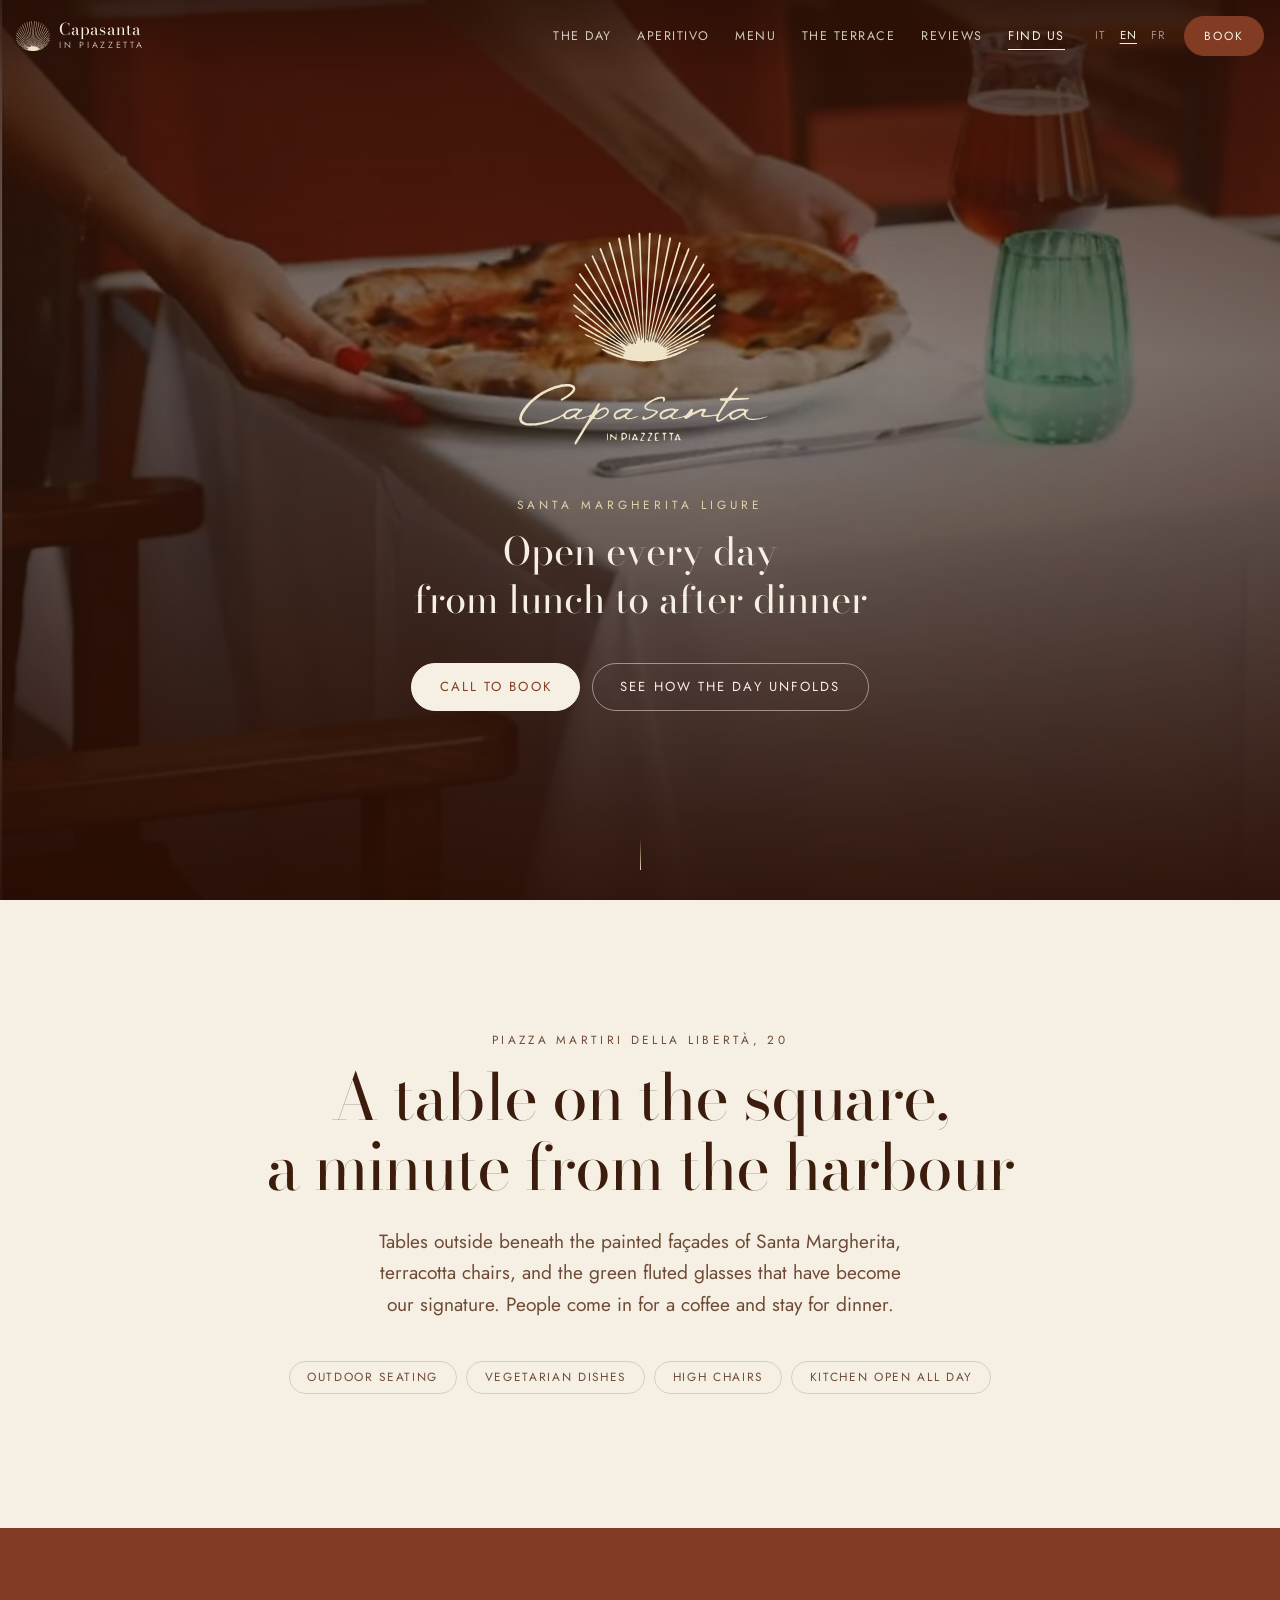
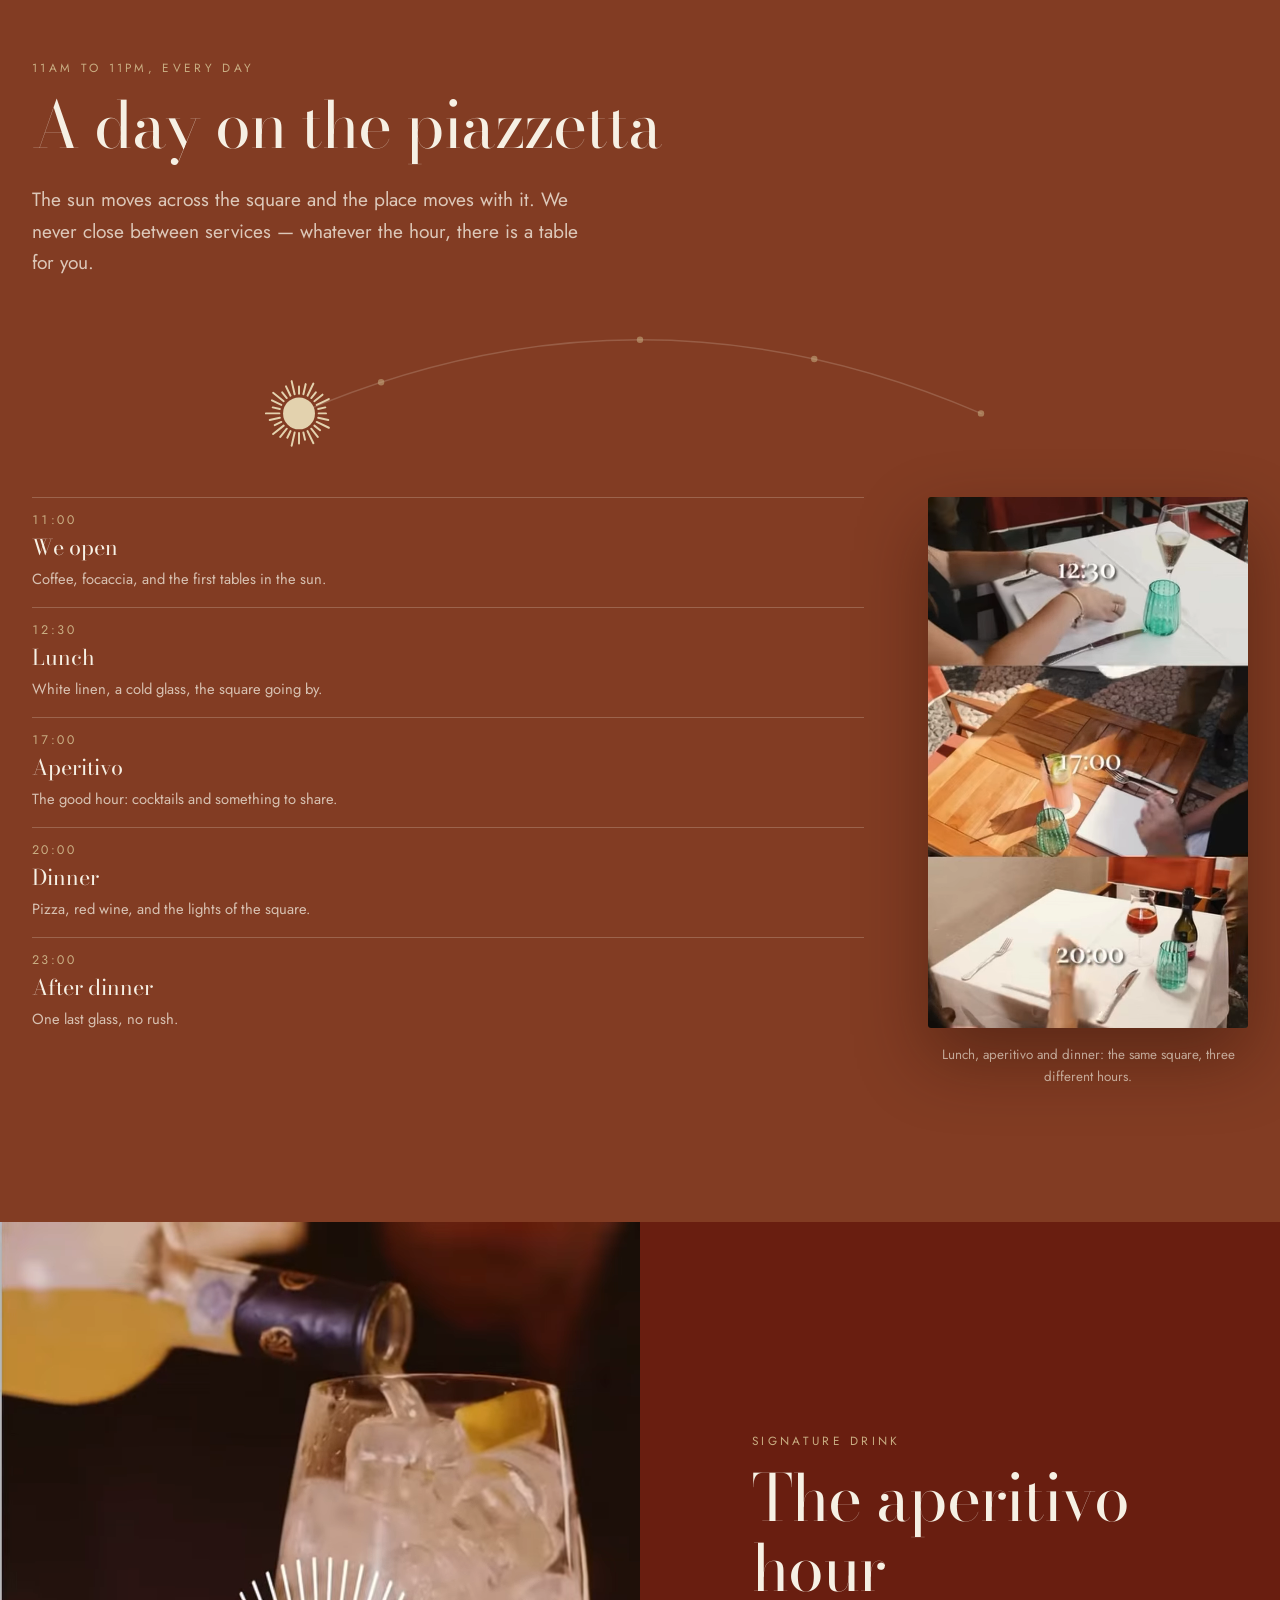
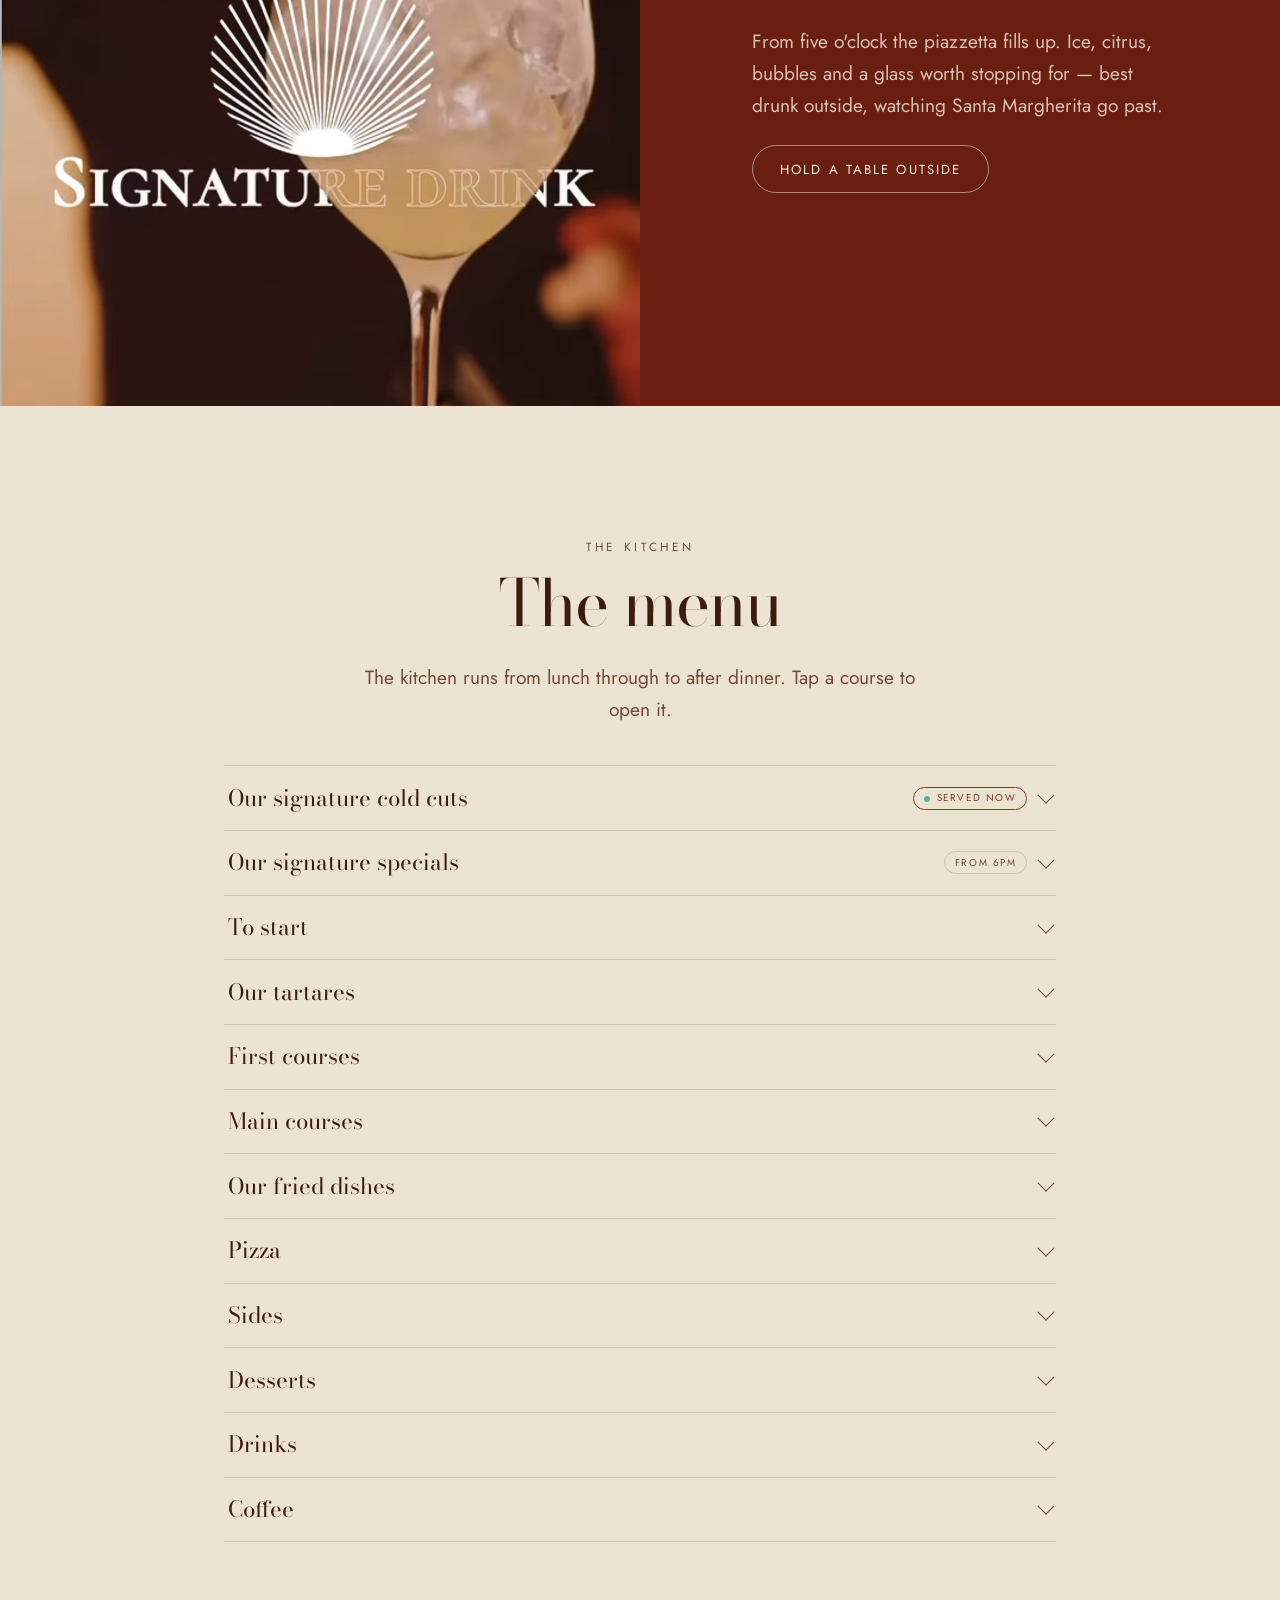
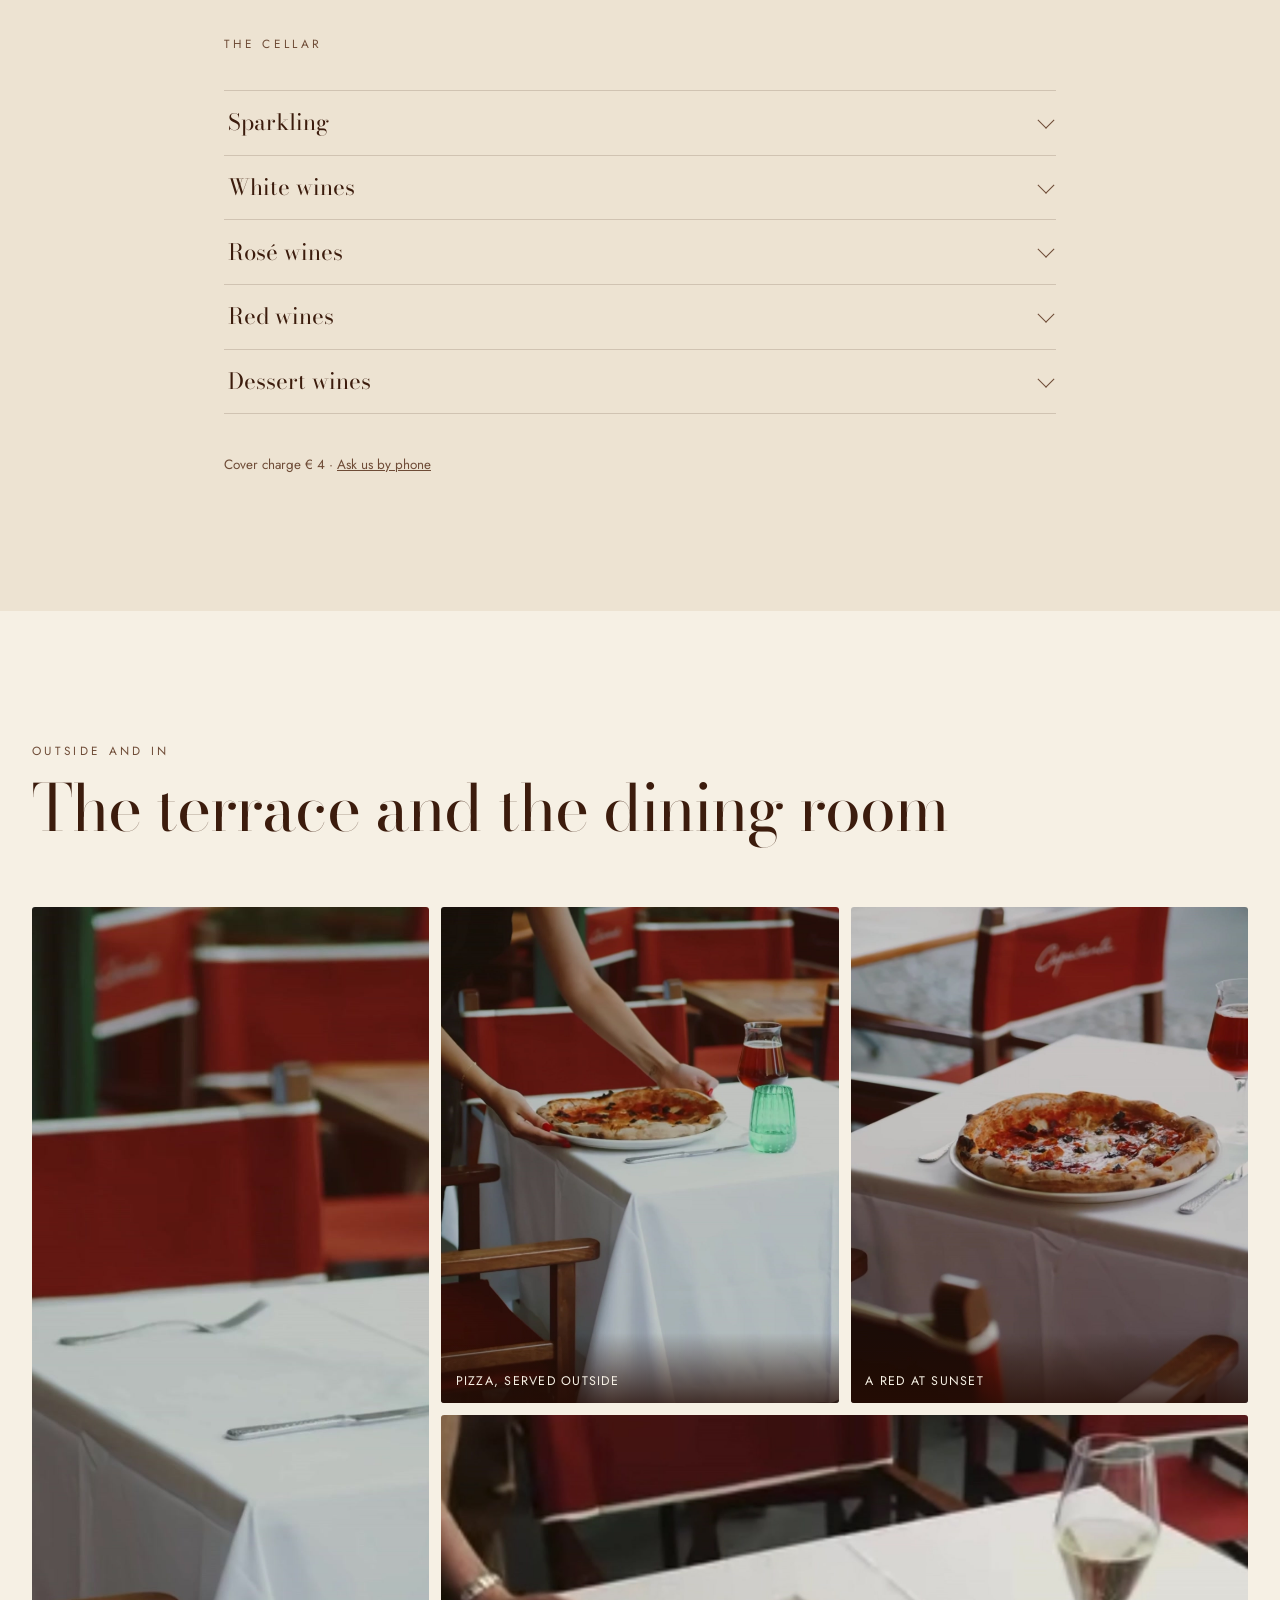
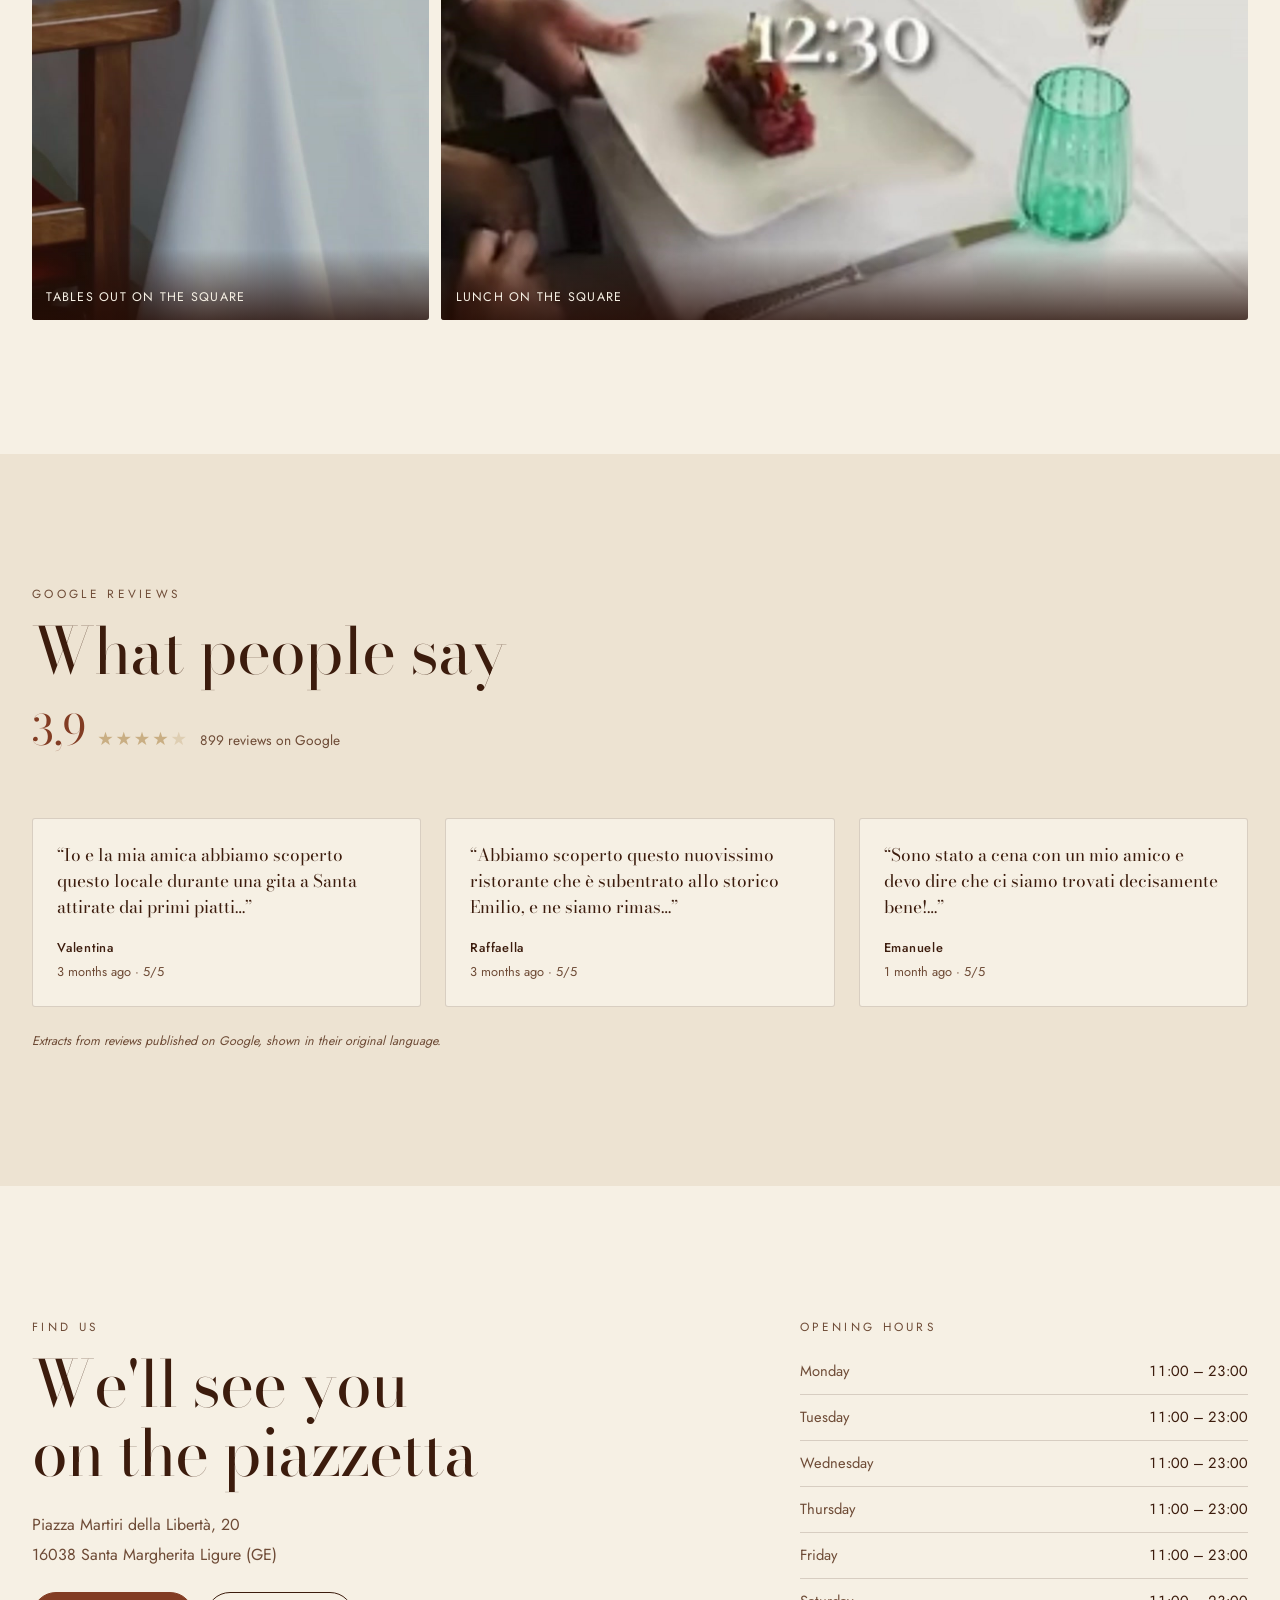
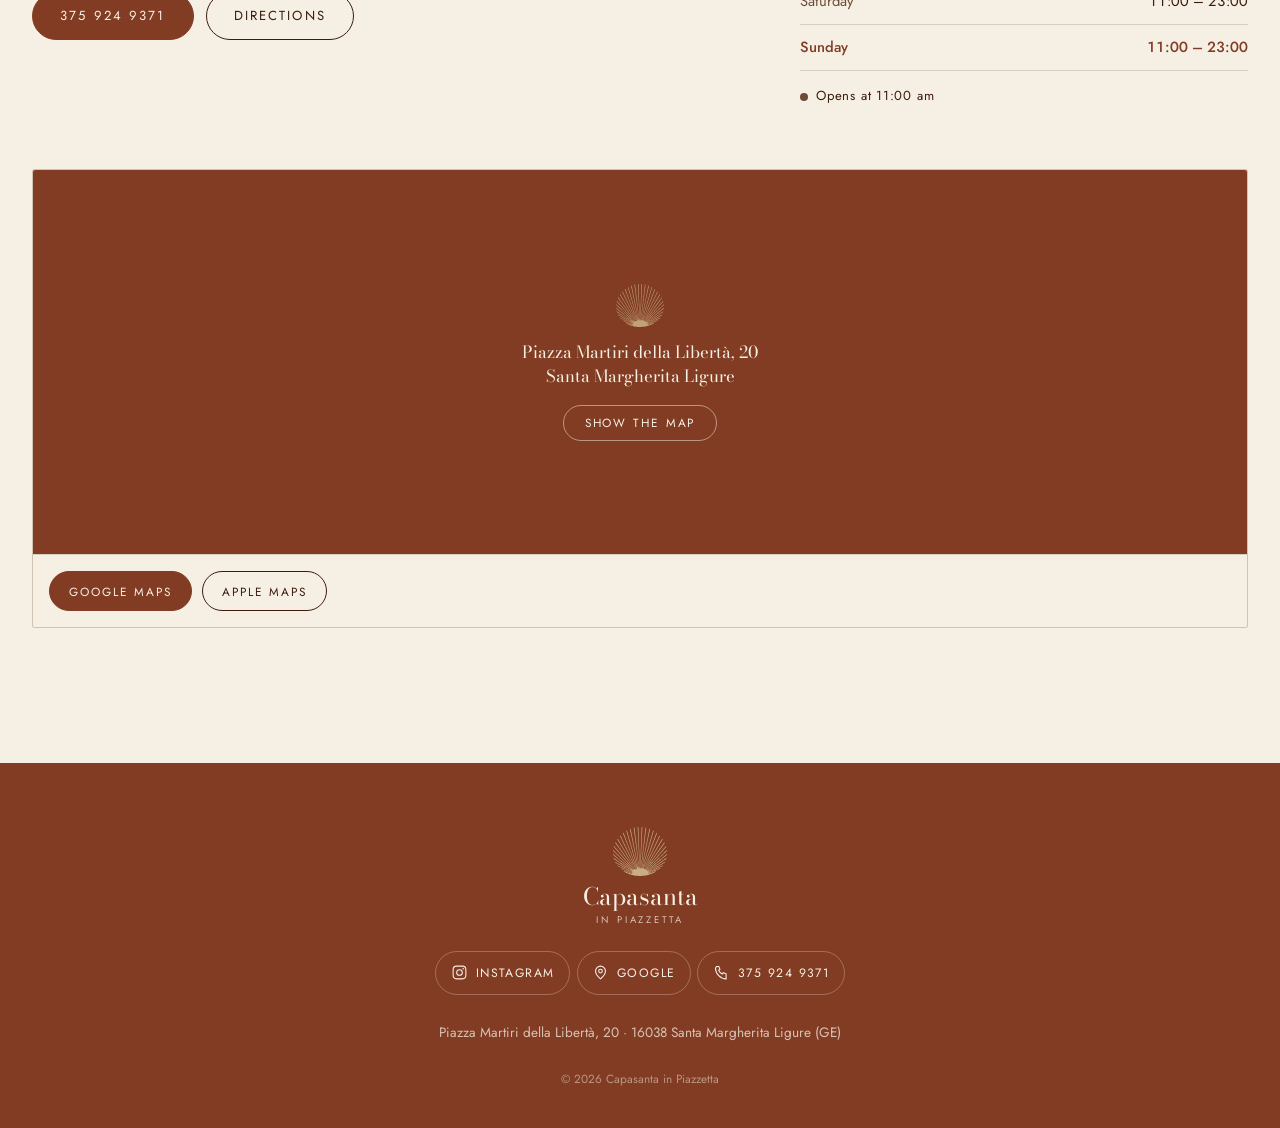
==== commit 658b2397: "Aggiunge il menu completo, la mappa e i link social Il menu vive tutto in assets/js/menu.js — 17 sez" ====
--- a/index.html
+++ b/index.html
@@ -222,14 +222,23 @@
   <div class="wrap wrap--slim">
     <p class="eyebrow reveal" data-i18n="menuEyebrow">La cucina</p>
     <h2 class="h-lg reveal" data-i18n="menuTitle">Il menu</h2>
-    <p class="lede reveal" data-i18n="menuLede">Cucina aperta dal pranzo al dopo cena, con pizza, piatti di mare e proposte vegetariane. Il menu completo arriva online a breve: per il piatto del giorno, chiamateci.</p>
-    <div class="menu__card reveal">
-      <p class="menu__note" data-i18n="menuSoon">Menu in aggiornamento</p>
-      <div class="menu__acts">
-        <a class="btn" href="tel:+393759249371" data-i18n="menuCall">Chiedi al telefono</a>
-        <a class="btn btn--ghost" href="https://www.google.com/maps/search/?api=1&query=Capasanta+in+Piazzetta+Santa+Margherita+Ligure" target="_blank" rel="noopener" data-i18n="menuMaps">Vedi le foto su Google</a>
-      </div>
-    </div>
+    <p class="lede reveal" data-i18n="menuLede">Cucina aperta dal pranzo al dopo cena. Toccate una portata per aprirla.</p>
+  </div>
+
+  <div class="wrap">
+    <div class="menu" id="menuCucina"></div>
+
+    <h3 class="menu__fam reveal" data-i18n="menuCellar">La cantina</h3>
+    <div class="menu" id="menuCantina"></div>
+
+    <p class="menu__foot reveal">
+      <span data-i18n="coperto">Coperto</span> € 4 ·
+      <a href="tel:+393759249371" data-i18n="menuCall">Chiedi al telefono</a>
+    </p>
+
+    <noscript>
+      <p class="menu__foot" data-i18n="menuNoJs">Per consultare il menu completo chiamateci allo 375 924 9371.</p>
+    </noscript>
   </div>
 </section>
 
@@ -324,6 +333,26 @@
       <p class="hrs__now reveal" data-open-status aria-live="polite"></p>
     </div>
   </div>
+
+  <div class="wrap">
+    <figure class="map reveal">
+      <!-- La mappa si carica al click: niente richieste a OpenStreetMap finché
+           il visitatore non la chiede, e nessun riquadro vuoto se la rete
+           dovesse fallire. -->
+      <button class="map__load" type="button" data-map
+        data-src="https://www.openstreetmap.org/export/embed.html?bbox=9.2092%2C44.3317%2C9.2172%2C44.3357&amp;layer=mapnik&amp;marker=44.3337291%2C9.2132254">
+        <img src="assets/img/mark-gold.svg" alt="" width="421" height="379" loading="lazy" decoding="async">
+        <span class="map__addr">Piazza Martiri della Libertà, 20<br>Santa Margherita Ligure</span>
+        <span class="map__cta" data-i18n="showMap">Mostra la mappa</span>
+      </button>
+      <figcaption>
+        <a class="btn btn--sm" target="_blank" rel="noopener"
+           href="https://www.google.com/maps/search/?api=1&amp;query=Capasanta+in+Piazzetta%2C+Piazza+Martiri+della+Libert%C3%A0+20%2C+Santa+Margherita+Ligure">Google Maps</a>
+        <a class="btn btn--sm btn--ghost" target="_blank" rel="noopener"
+           href="https://maps.apple.com/?q=Capasanta+in+Piazzetta&amp;ll=44.3337291,9.2132254">Apple Maps</a>
+      </figcaption>
+    </figure>
+  </div>
 </section>
 
 </main>
@@ -332,12 +361,27 @@
   <div class="wrap foot__in">
     <img class="foot__mark" src="assets/img/mark-gold.svg" alt="" width="421" height="379" loading="lazy" decoding="async">
     <p class="foot__name">Capasanta <em data-i18n="brandSub">in Piazzetta</em></p>
-    <p class="foot__meta">Piazza Martiri della Libertà, 20 · 16038 Santa Margherita Ligure (GE) · <a href="tel:+393759249371">375 924 9371</a></p>
+    <ul class="social">
+      <li><a href="https://www.instagram.com/capasanta.ristorante/" target="_blank" rel="noopener" aria-label="Instagram">
+        <svg viewBox="0 0 24 24" aria-hidden="true" fill="none" stroke="currentColor" stroke-width="1.5">
+          <rect x="3" y="3" width="18" height="18" rx="5"/><circle cx="12" cy="12" r="4"/><circle cx="17.2" cy="6.8" r="1.1" fill="currentColor" stroke="none"/>
+        </svg><span>Instagram</span></a></li>
+      <li><a href="https://www.google.com/maps/search/?api=1&amp;query=Capasanta+in+Piazzetta+Santa+Margherita+Ligure" target="_blank" rel="noopener" aria-label="Google">
+        <svg viewBox="0 0 24 24" aria-hidden="true" fill="none" stroke="currentColor" stroke-width="1.5">
+          <path d="M12 21s7-5.6 7-11a7 7 0 1 0-14 0c0 5.4 7 11 7 11Z"/><circle cx="12" cy="10" r="2.6"/>
+        </svg><span>Google</span></a></li>
+      <li><a href="tel:+393759249371" aria-label="Telefono">
+        <svg viewBox="0 0 24 24" aria-hidden="true" fill="none" stroke="currentColor" stroke-width="1.5" stroke-linecap="round">
+          <path d="M5 3.5h3.2l1.6 4-2 1.4a12 12 0 0 0 5.3 5.3l1.4-2 4 1.6V21c-8 0-15-7-15-15Z"/>
+        </svg><span>375 924 9371</span></a></li>
+    </ul>
+    <p class="foot__meta">Piazza Martiri della Libertà, 20 · 16038 Santa Margherita Ligure (GE)</p>
     <p class="foot__small">© <span data-year></span> Capasanta in Piazzetta</p>
   </div>
 </footer>
 
 <script src="assets/js/i18n.js"></script>
+<script src="assets/js/menu.js"></script>
 <script src="assets/js/main.js"></script>
 </body>
 </html>
--- a/assets/css/style.css
+++ b/assets/css/style.css
@@ -371,19 +371,97 @@
 /* ── menu ───────────────────────────────────────────────── */
 .sec--menu { background: var(--cream-dim); text-align: center; }
 .sec--menu .lede { margin-inline: auto; }
-.menu__card {
-  margin-top: var(--sp-4);
-  border: 1px solid var(--rule);
-  border-radius: 3px;
-  padding: var(--sp-4) var(--sp-3);
-  background: var(--cream);
-}
-.menu__note {
+
+/* ── menu a tendina ─────────────────────────────────────── */
+.menu { text-align: left; max-width: 52rem; margin: var(--sp-4) auto 0; }
+.menu__fam {
+  max-width: 52rem; margin: var(--sp-6) auto var(--sp-1);
   font: 400 .74rem/1 var(--sans);
-  letter-spacing: .24em; text-transform: uppercase;
-  color: var(--fg-soft); margin: 0 0 var(--sp-3);
-}
-.menu__acts { display: flex; flex-wrap: wrap; gap: .75rem; justify-content: center; }
+  letter-spacing: .28em; text-transform: uppercase;
+  color: var(--fg-soft); text-align: left;
+}
+
+.mg { border-top: 1px solid var(--rule); }
+.menu > .mg:last-child { border-bottom: 1px solid var(--rule); }
+
+.mg > summary {
+  display: flex; align-items: center; gap: .8rem;
+  padding: 1.15rem .25rem;
+  cursor: pointer; list-style: none;
+  min-height: 48px;
+}
+.mg > summary::-webkit-details-marker { display: none; }
+.mg__t {
+  font: 400 clamp(1.15rem, 1rem + .5vw, 1.5rem)/1.2 var(--display);
+  margin-right: auto;
+}
+.mg__when {
+  font: 400 .62rem/1 var(--sans);
+  letter-spacing: .16em; text-transform: uppercase;
+  color: var(--fg-soft);
+  border: 1px solid var(--rule); border-radius: 999px;
+  padding: .35rem .6rem; white-space: nowrap;
+}
+/* la carta che si sta servendo adesso */
+.mg__when.is-live { color: var(--terra); border-color: currentColor; }
+.mg__when.is-live::before {
+  content: ""; display: inline-block; vertical-align: middle;
+  width: .4rem; height: .4rem; border-radius: 50%;
+  background: var(--verde); margin-right: .4rem;
+}
+.mg__chev {
+  width: 12px; height: 12px; flex: none;
+  border-right: 1.5px solid var(--fg-soft); border-bottom: 1.5px solid var(--fg-soft);
+  transform: rotate(45deg) translate(-2px, -2px);
+  transition: transform .35s var(--ease);
+}
+.mg[open] > summary .mg__chev { transform: rotate(-135deg) translate(-3px, -3px); }
+.mg > summary:hover .mg__t { color: var(--terra); }
+
+.mg__body { overflow: hidden; padding-bottom: var(--sp-2); }
+.mg[open] > .mg__body { animation: unfold .45s var(--ease); }
+@keyframes unfold { from { opacity: 0; transform: translateY(-6px); } to { opacity: 1; transform: none; } }
+
+.mi { display: grid; grid-template-columns: 1fr auto; gap: .2rem .9rem; padding: .7rem 0; }
+.mi + .mi { border-top: 1px dotted var(--rule); }
+.mi__n { font: 500 .95rem/1.35 var(--sans); letter-spacing: .02em; }
+.mi__p {
+  font: 400 .95rem/1.35 var(--sans);
+  font-variant-numeric: tabular-nums;
+  color: var(--terra); white-space: nowrap; text-align: right;
+}
+.mi__p small { font-size: .68em; letter-spacing: .04em; color: var(--fg-soft); }
+.mi__d { grid-column: 1; font-size: .87rem; color: var(--fg-soft); }
+.mi__v { grid-column: 1 / -1; display: grid; grid-template-columns: 1fr auto; gap: .2rem .9rem; }
+.mi__v + .mi__v { margin-top: .5rem; }
+.mi__v .mi__d { grid-column: 1; }
+
+/* i vini hanno due colonne di prezzo: calice e bottiglia */
+.mg--wine .mi { grid-template-columns: 1fr 3.2rem 3.6rem; }
+.mg--wine .mi__d { grid-column: 1 / -1; }
+.mg--wine .mi__g, .mg--wine .mi__b {
+  font: 400 .9rem/1.35 var(--sans); font-variant-numeric: tabular-nums;
+  color: var(--terra); text-align: right;
+}
+.mg--wine .mi__g { color: var(--fg-soft); }
+.mgw__head {
+  display: grid; grid-template-columns: 1fr 3.2rem 3.6rem; gap: .9rem;
+  padding: .3rem 0 .5rem;
+  font: 400 .6rem/1 var(--sans); letter-spacing: .16em; text-transform: uppercase;
+  color: var(--fg-soft);
+}
+.mgw__head span:not(:first-child) { text-align: right; }
+
+.mg__note {
+  margin: .8rem 0 0; font-size: .8rem; font-style: italic; color: var(--fg-soft);
+}
+.menu__foot {
+  max-width: 52rem; margin: var(--sp-4) auto 0; text-align: left;
+  font-size: .84rem; color: var(--fg-soft);
+}
+@media (max-width: 30rem) {
+  .mg--wine .mi, .mgw__head { grid-template-columns: 1fr 2.6rem 3rem; }
+}
 
 /* ── gallery ────────────────────────────────────────────── */
 .sec--places { background: var(--cream); }
@@ -485,7 +563,55 @@
   .info { grid-template-columns: 1.2fr .8fr; gap: var(--sp-6); }
 }
 
+/* ── mappa ──────────────────────────────────────────────── */
+.map {
+  margin: var(--sp-5) 0 0;
+  border: 1px solid var(--rule); border-radius: 3px; overflow: hidden;
+  background: var(--cream-dim);
+}
+.map iframe {
+  display: block; width: 100%; height: clamp(16rem, 34vw, 24rem);
+  border: 0; filter: saturate(.78) contrast(.96);
+}
+.map__load {
+  display: flex; flex-direction: column; align-items: center; justify-content: center;
+  gap: .8rem; width: 100%; height: clamp(16rem, 34vw, 24rem);
+  padding: var(--sp-3); border: 0; cursor: pointer;
+  background: var(--terra); color: var(--cream);
+  font: inherit; text-align: center;
+}
+.map__load img { width: 3rem; height: auto; opacity: .9; }
+.map__addr { font: 400 1.05rem/1.45 var(--display); }
+.map__cta {
+  font: 400 .74rem/1 var(--sans);
+  letter-spacing: .16em; text-transform: uppercase;
+  border: 1px solid rgba(246, 240, 228, .5); border-radius: 999px;
+  padding: .7rem 1.3rem; margin-top: .2rem;
+  transition: background-color .3s var(--ease), border-color .3s var(--ease);
+}
+.map__load:hover .map__cta { background: rgba(246, 240, 228, .14); border-color: var(--cream); }
+.map figcaption {
+  display: flex; flex-wrap: wrap; gap: .6rem;
+  padding: var(--sp-2); border-top: 1px solid var(--rule);
+  background: var(--cream);
+}
+
 /* ── footer ─────────────────────────────────────────────── */
+.social {
+  list-style: none; display: flex; flex-wrap: wrap; gap: .4rem;
+  justify-content: center; margin: var(--sp-2) 0 0; padding: 0;
+}
+.social a {
+  display: inline-flex; align-items: center; gap: .5rem;
+  min-height: 44px; padding: .5rem .9rem;
+  border: 1px solid rgba(246, 240, 228, .28); border-radius: 999px;
+  font: 400 .76rem/1 var(--sans); letter-spacing: .12em; text-transform: uppercase;
+  text-decoration: none;
+  transition: background-color .3s var(--ease), border-color .3s var(--ease);
+}
+.social a:hover { background: rgba(246, 240, 228, .12); border-color: var(--cream); }
+.social svg { width: 17px; height: 17px; flex: none; }
+
 .foot {
   background: var(--terra); color: var(--cream);
   padding: var(--sp-5) 0 calc(var(--sp-4) + env(safe-area-inset-bottom));
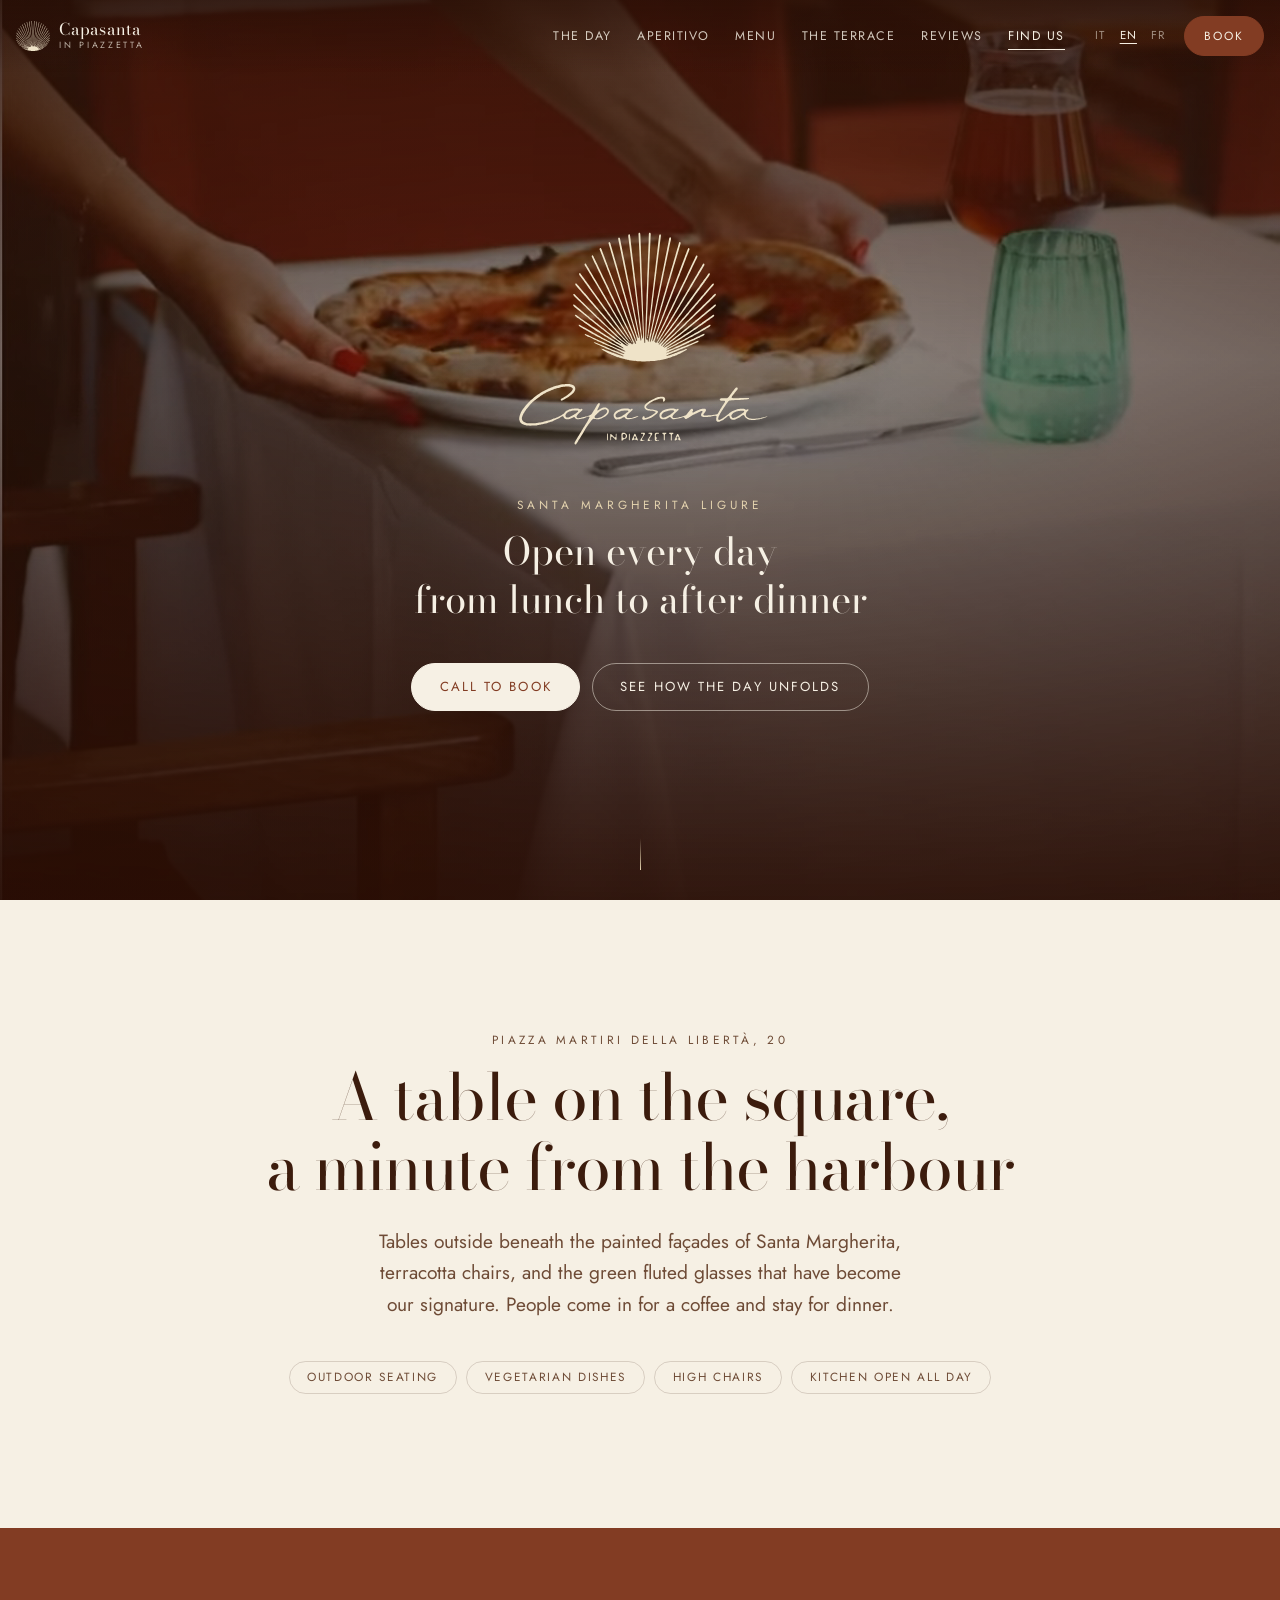
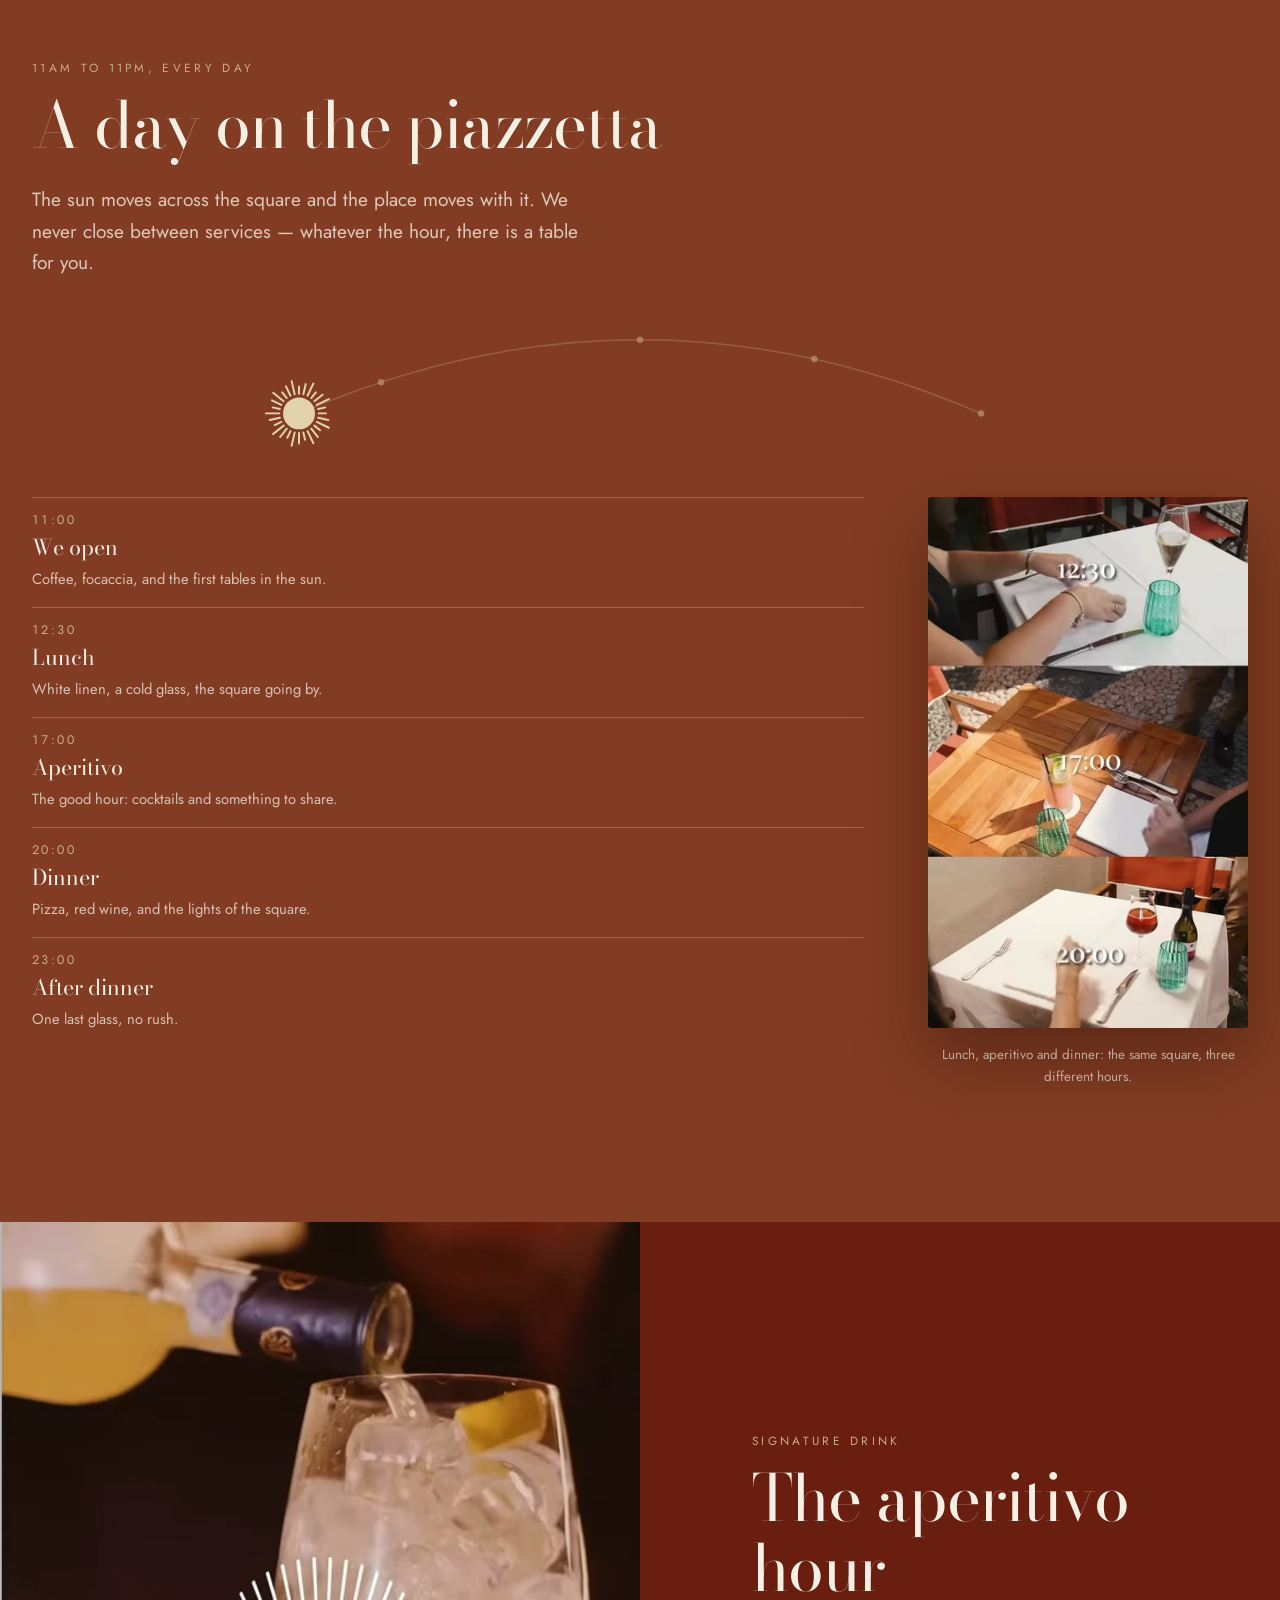
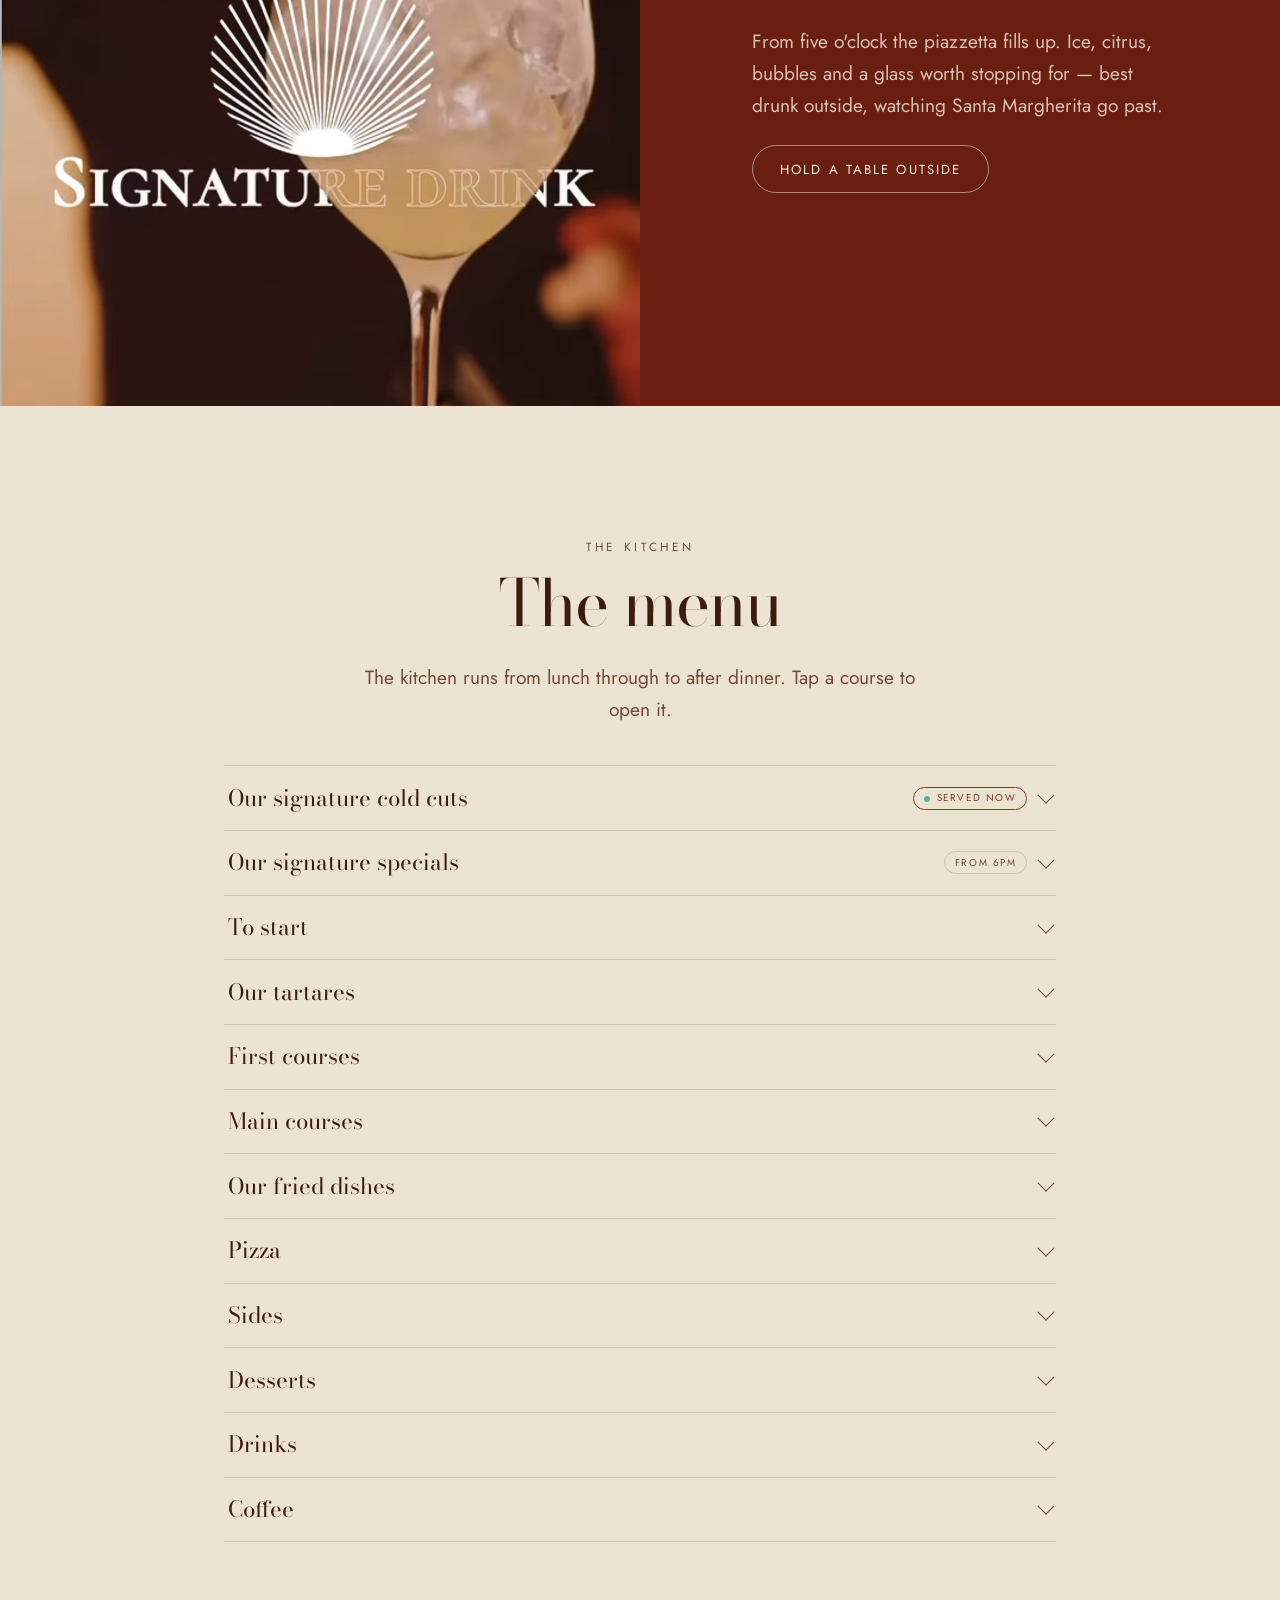
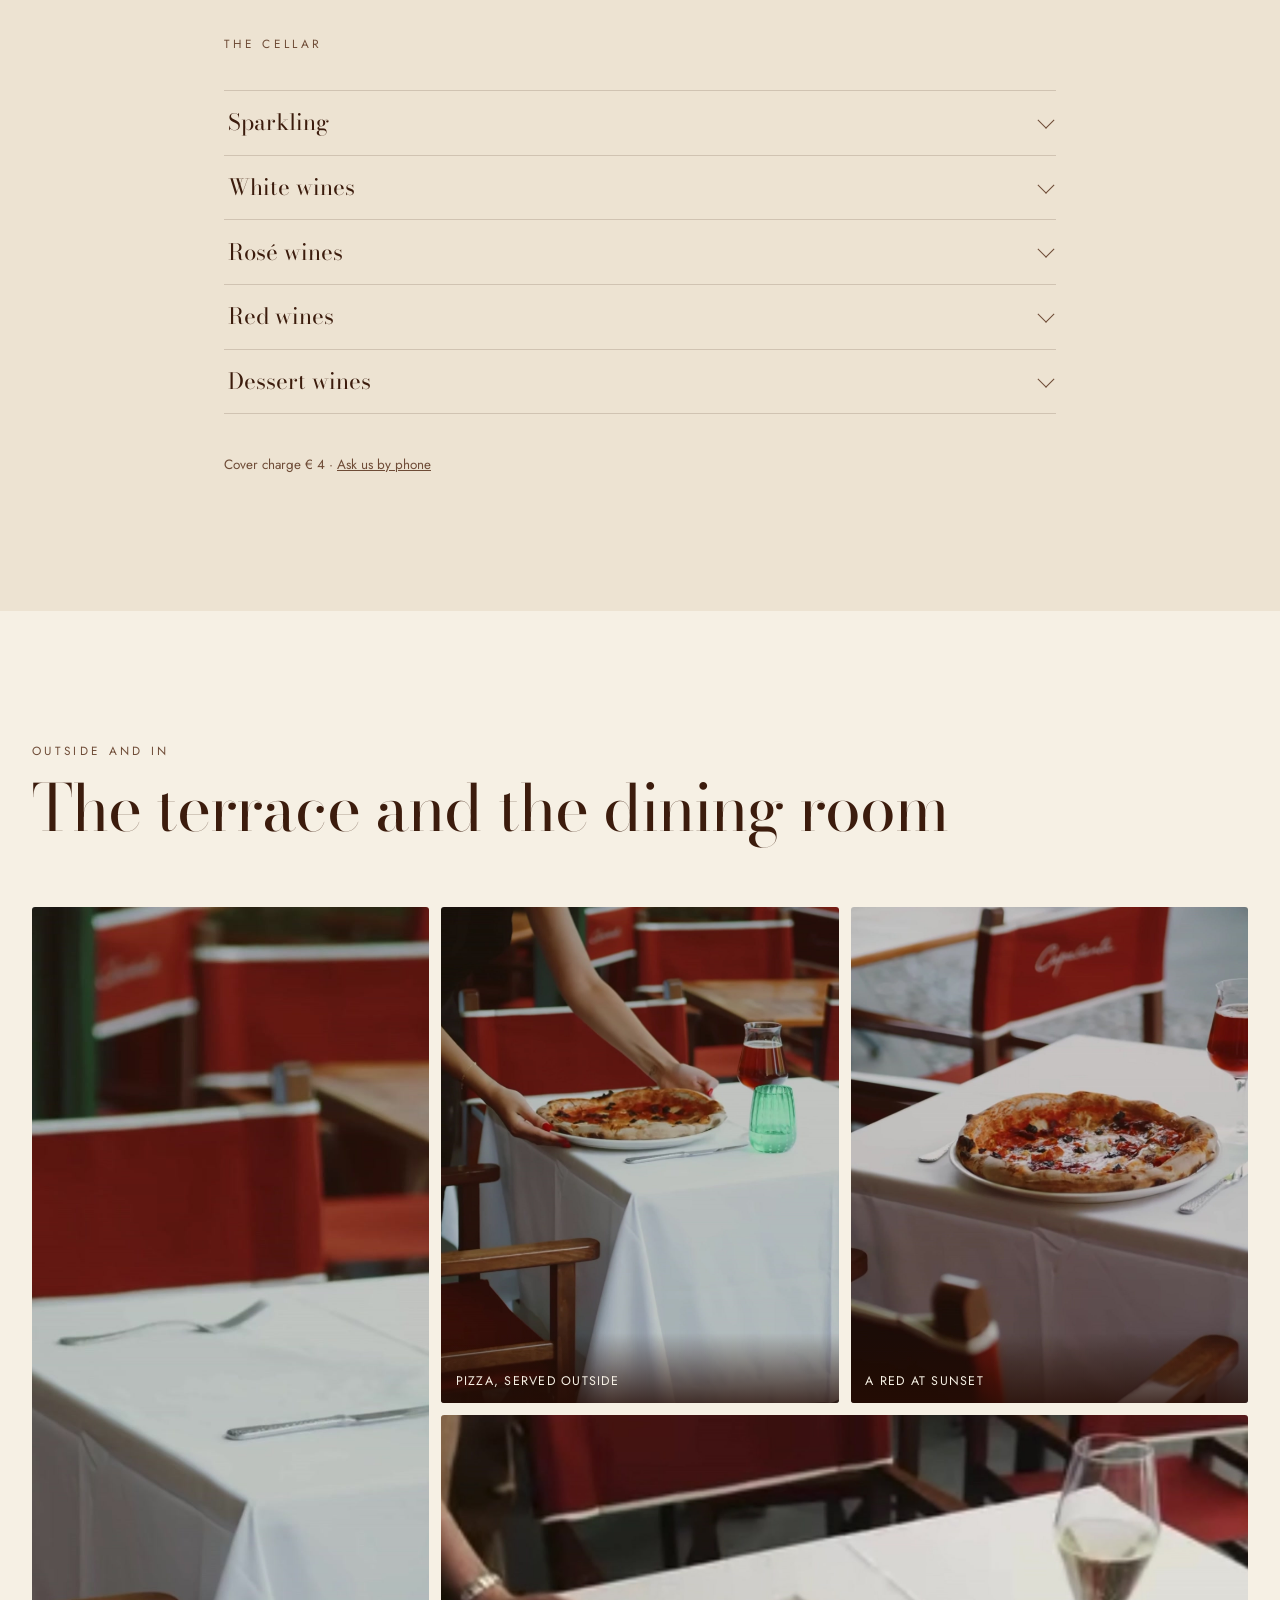
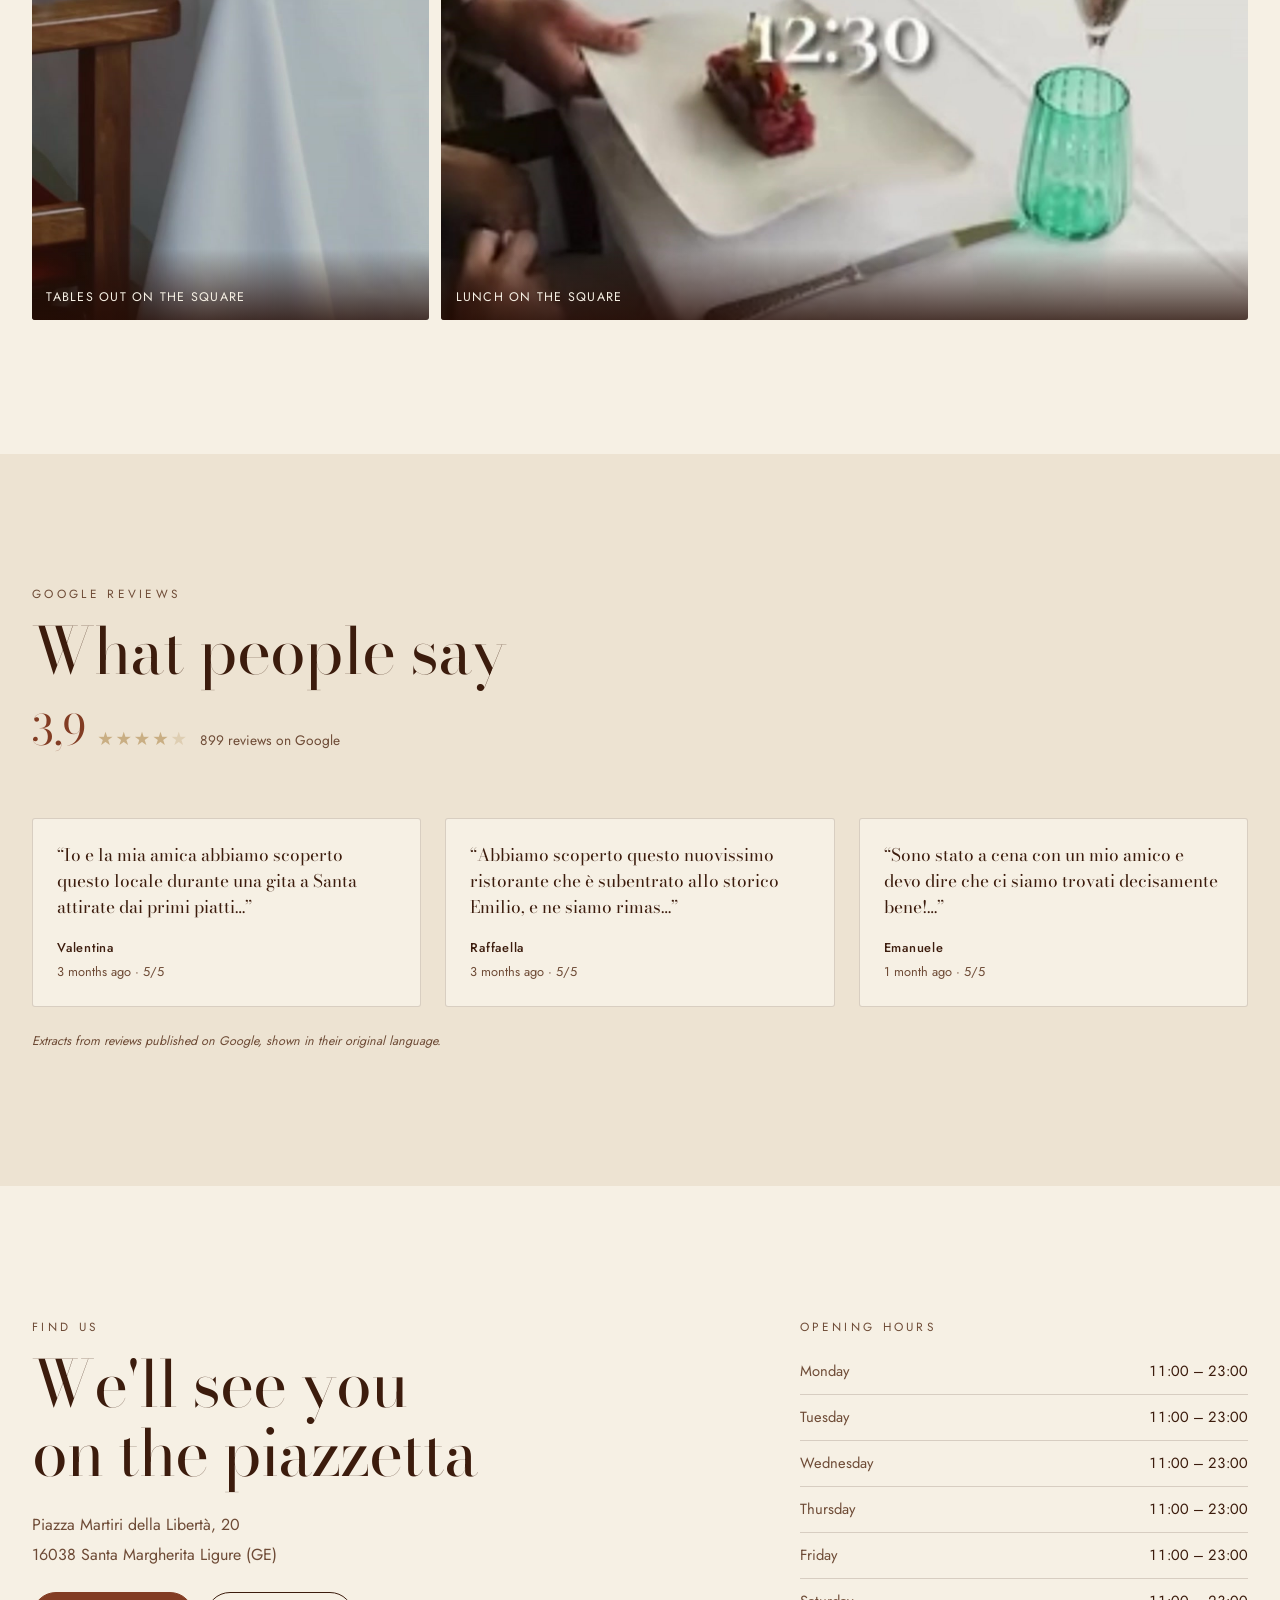
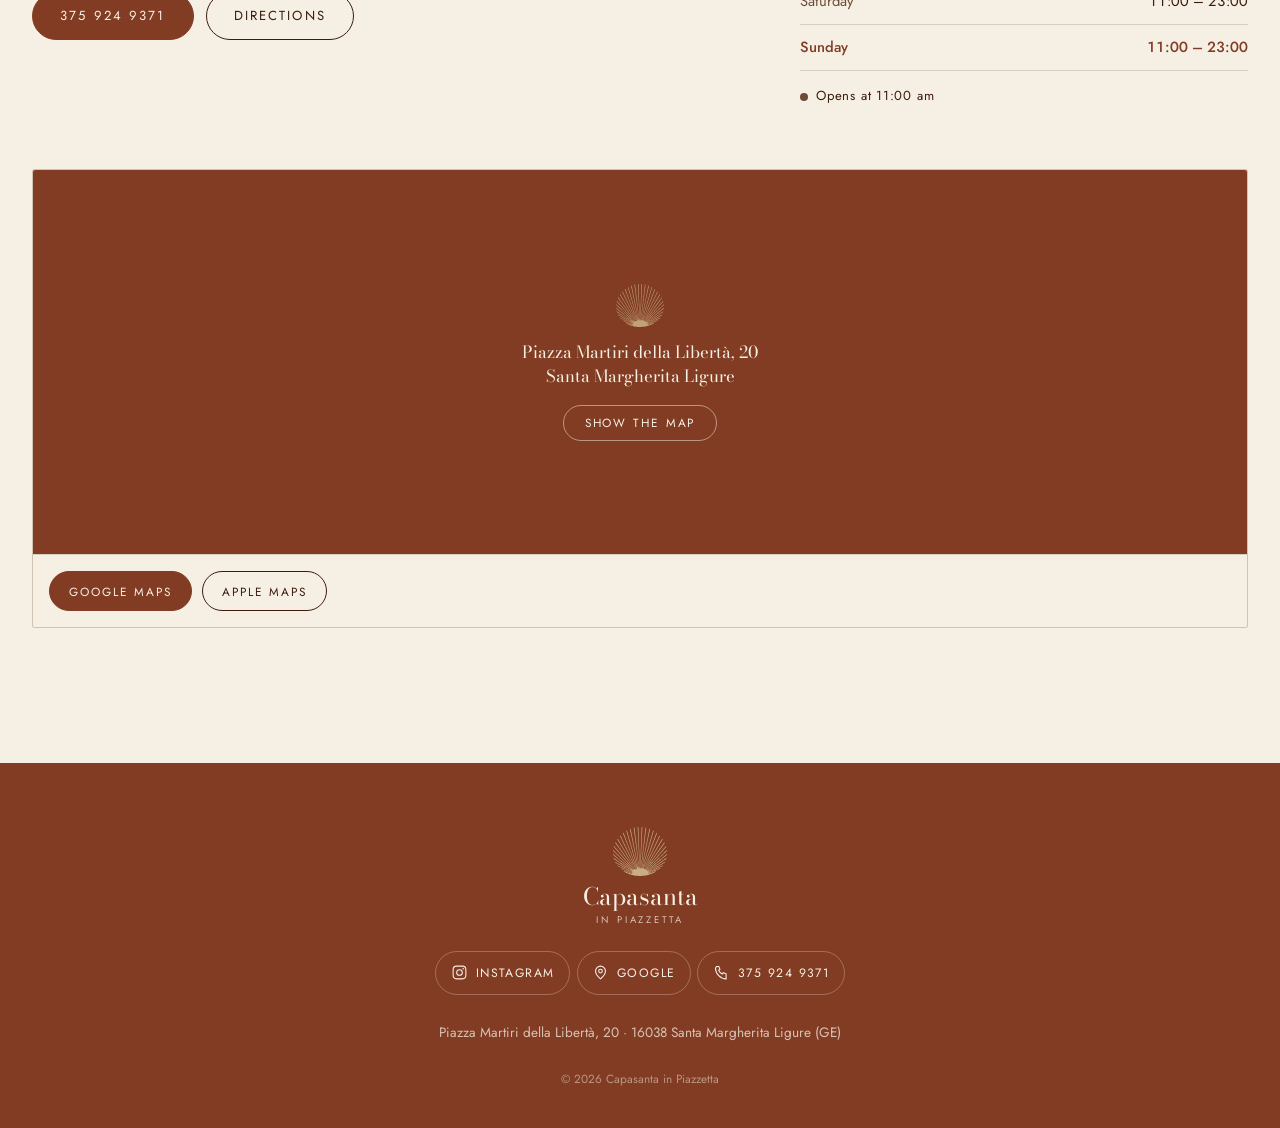
==== commit 0a252d20: "Prepara la pubblicazione su GitHub Pages Il workflow ora attiva Pages da solo al primo giro, così no" ====
--- a/index.html
+++ b/index.html
@@ -6,7 +6,10 @@
 <title>Capasanta in Piazzetta — Ristorante a Santa Margherita Ligure</title>
 <meta name="description" content="Capasanta in Piazzetta: ristorante in Piazza Martiri della Libertà a Santa Margherita Ligure. Aperto tutti i giorni dal pranzo al dopo cena, tavoli all'aperto sulla piazzetta.">
 <meta name="theme-color" content="#823C23">
-<link rel="canonical" href="https://capasantainpiazzetta.it/">
+<!-- Quando il dominio definitivo sarà attivo, rimettere qui il canonical:
+     <link rel="canonical" href="https://iltuodominio.it/">
+     Meglio nessun canonical che uno che punta a un indirizzo inesistente:
+     in quel caso Google non indicizza la pagina che sta leggendo. -->
 <link rel="icon" href="assets/img/favicon.svg" type="image/svg+xml">
 <link rel="apple-touch-icon" href="assets/img/favicon.svg">
 
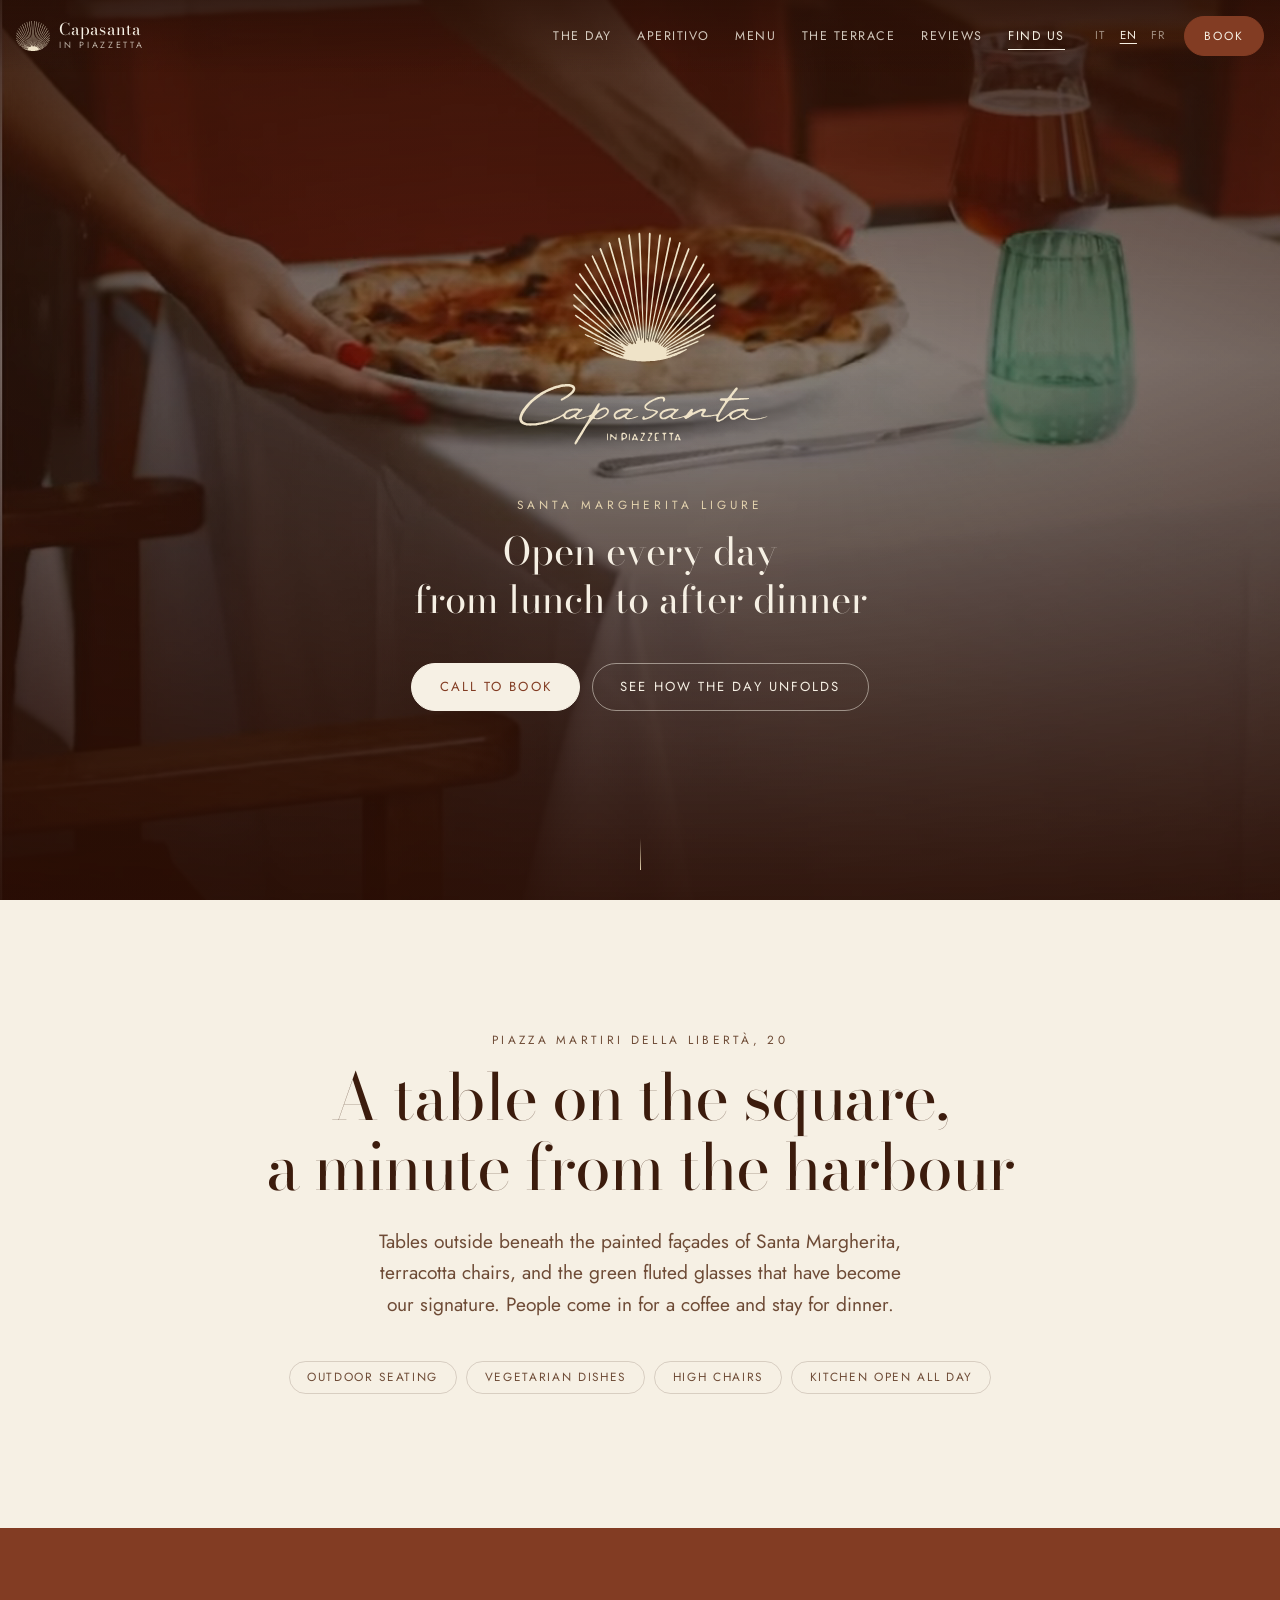
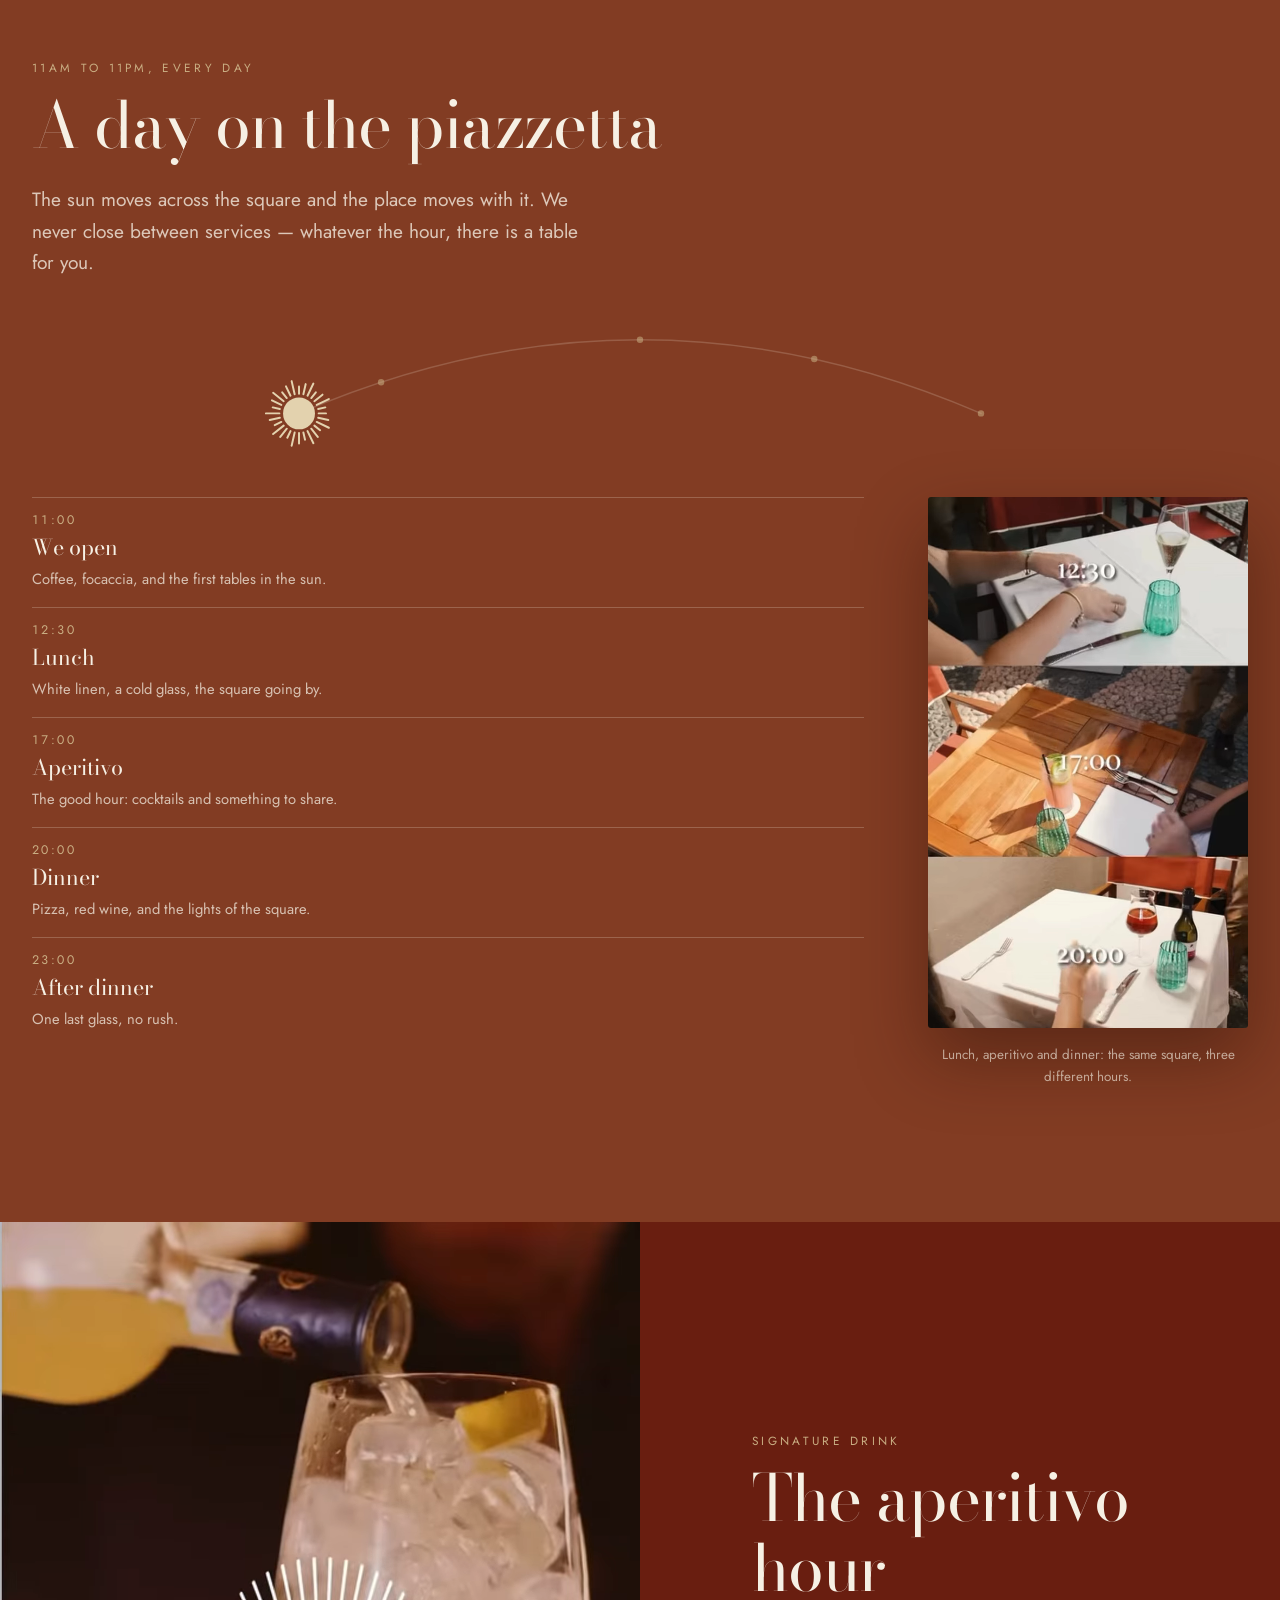
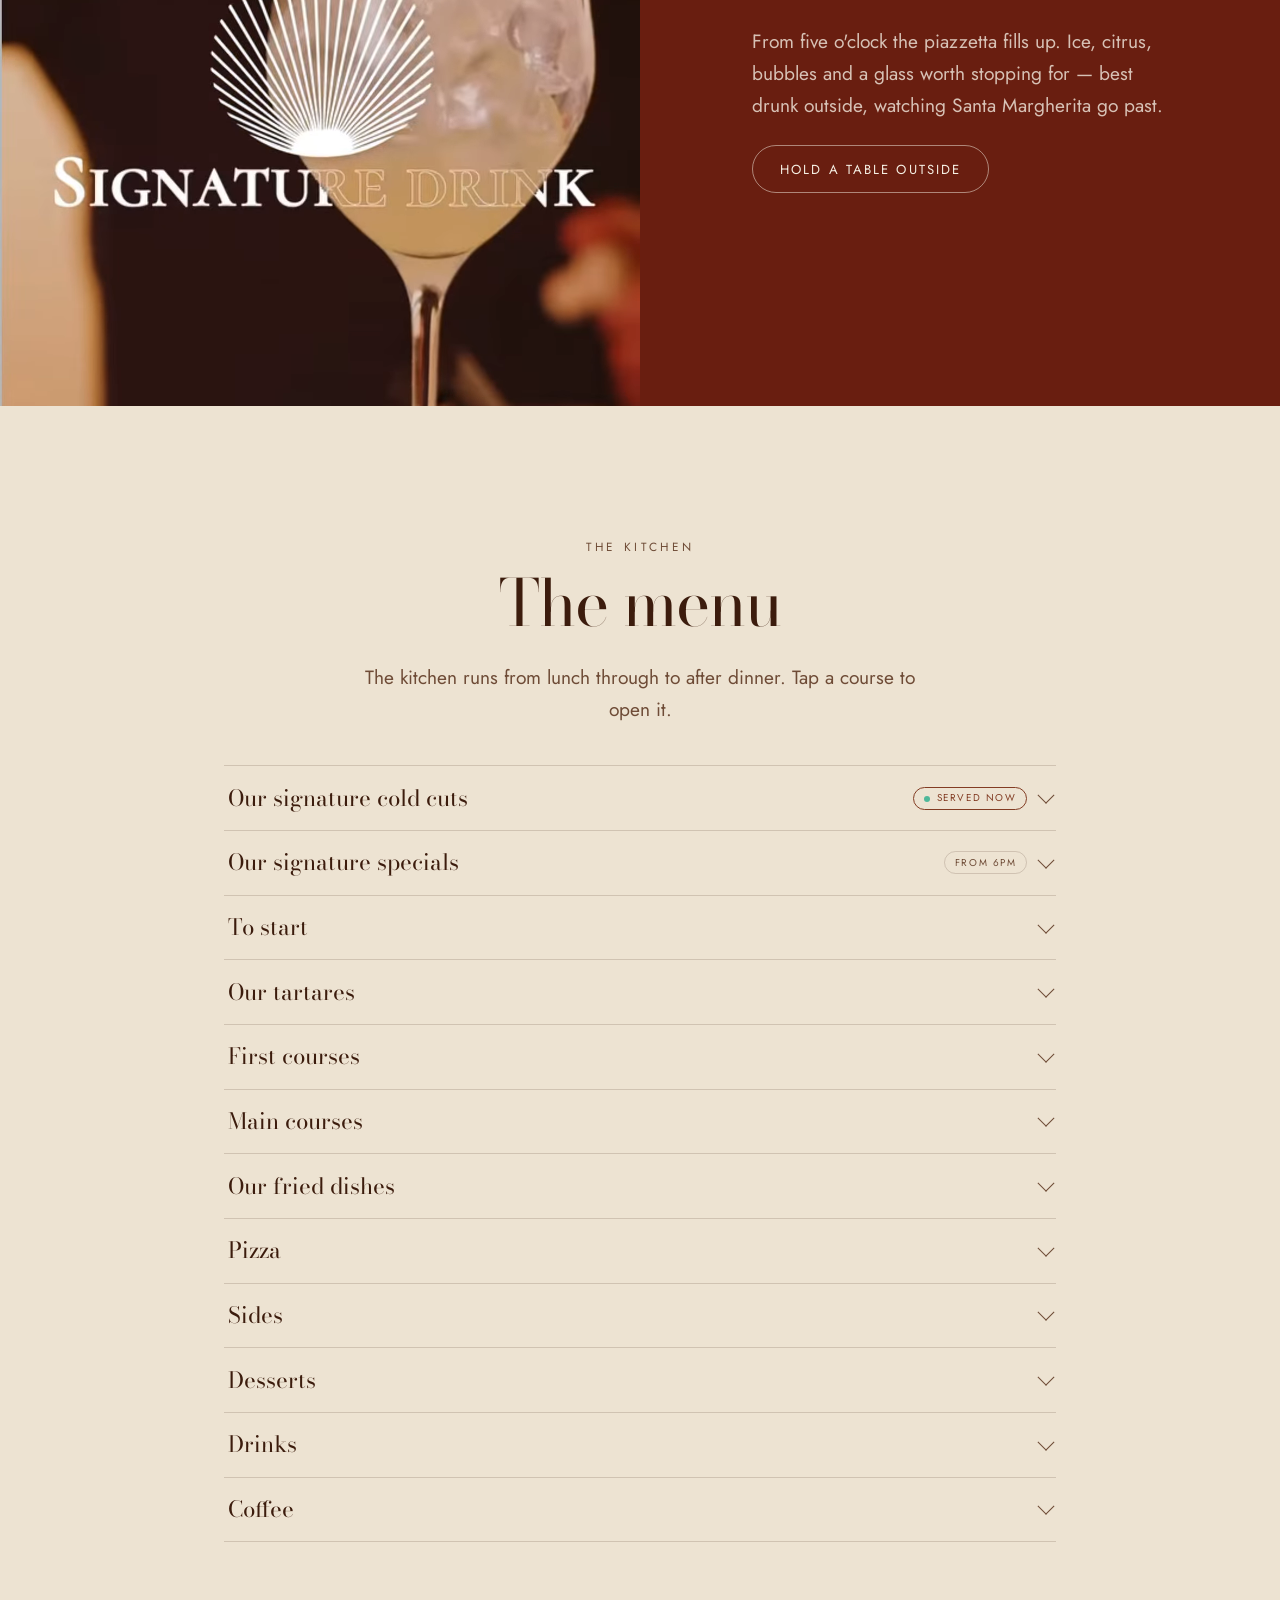
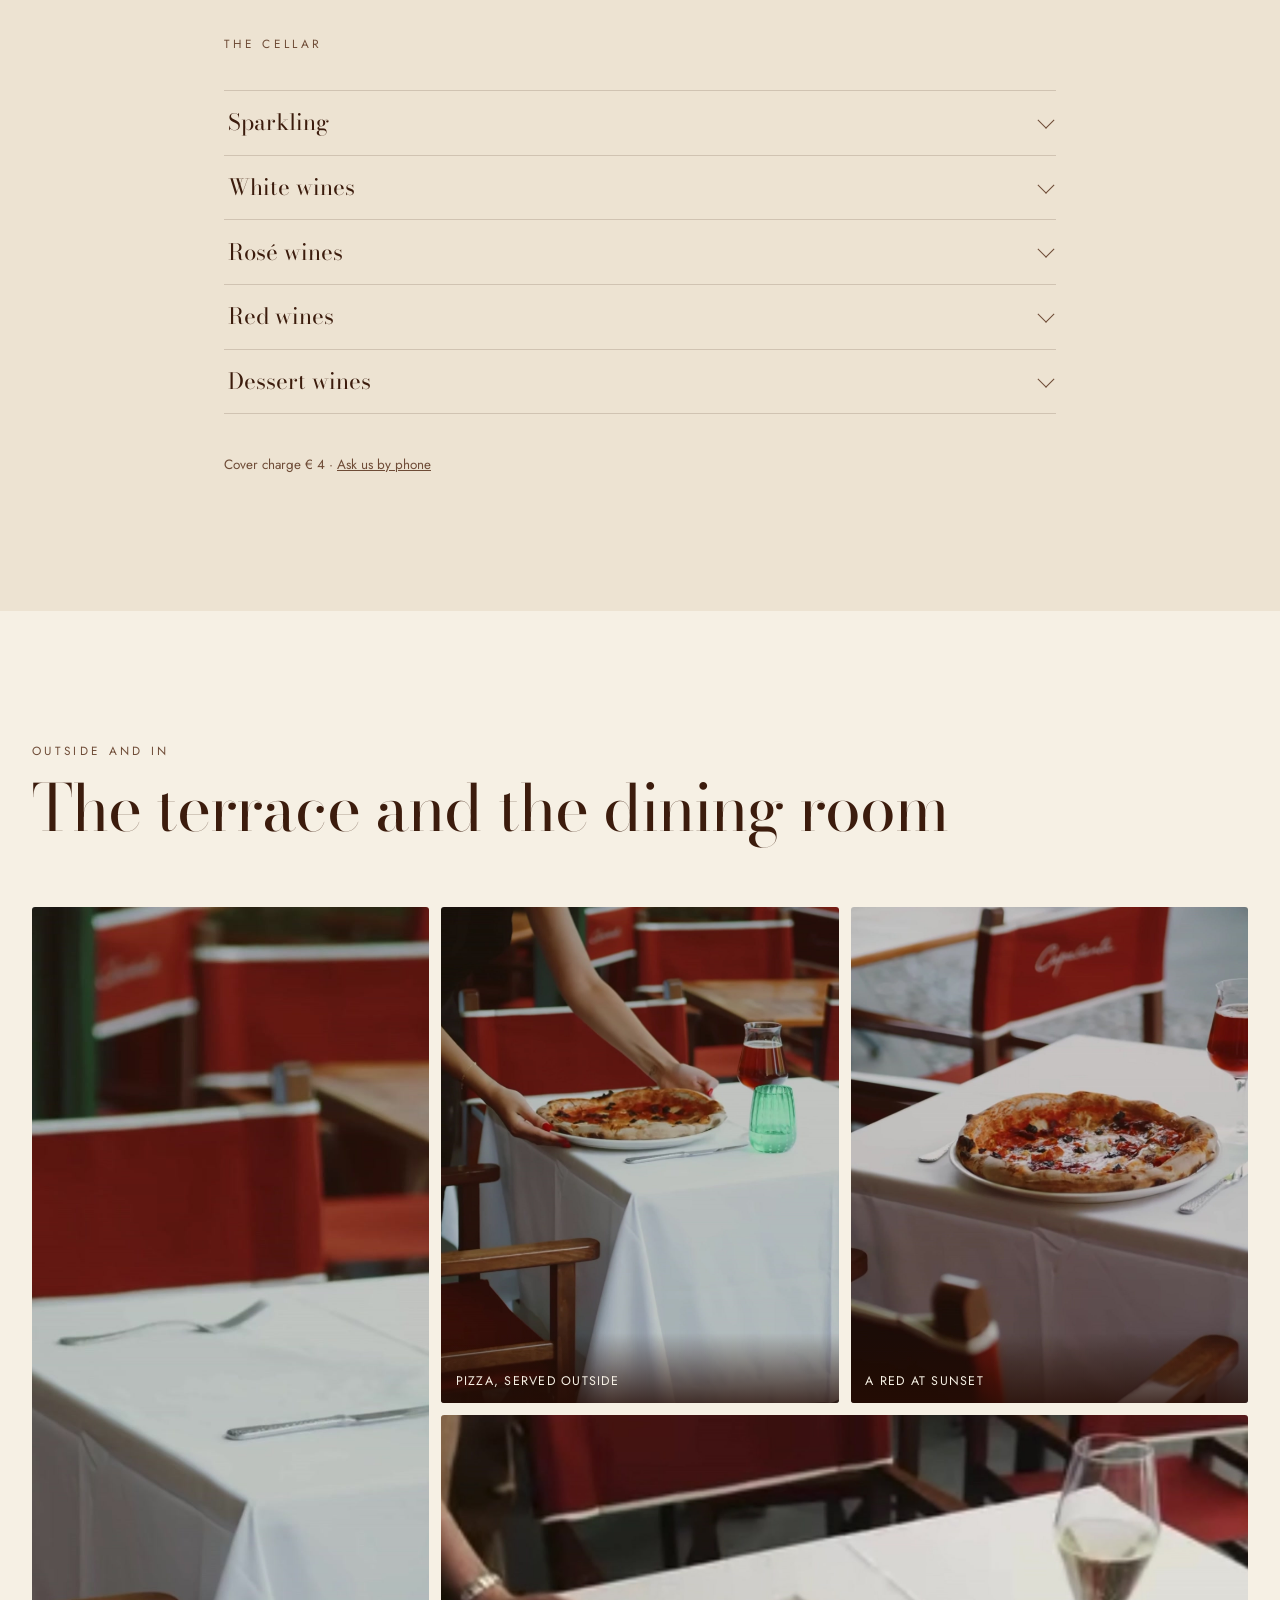
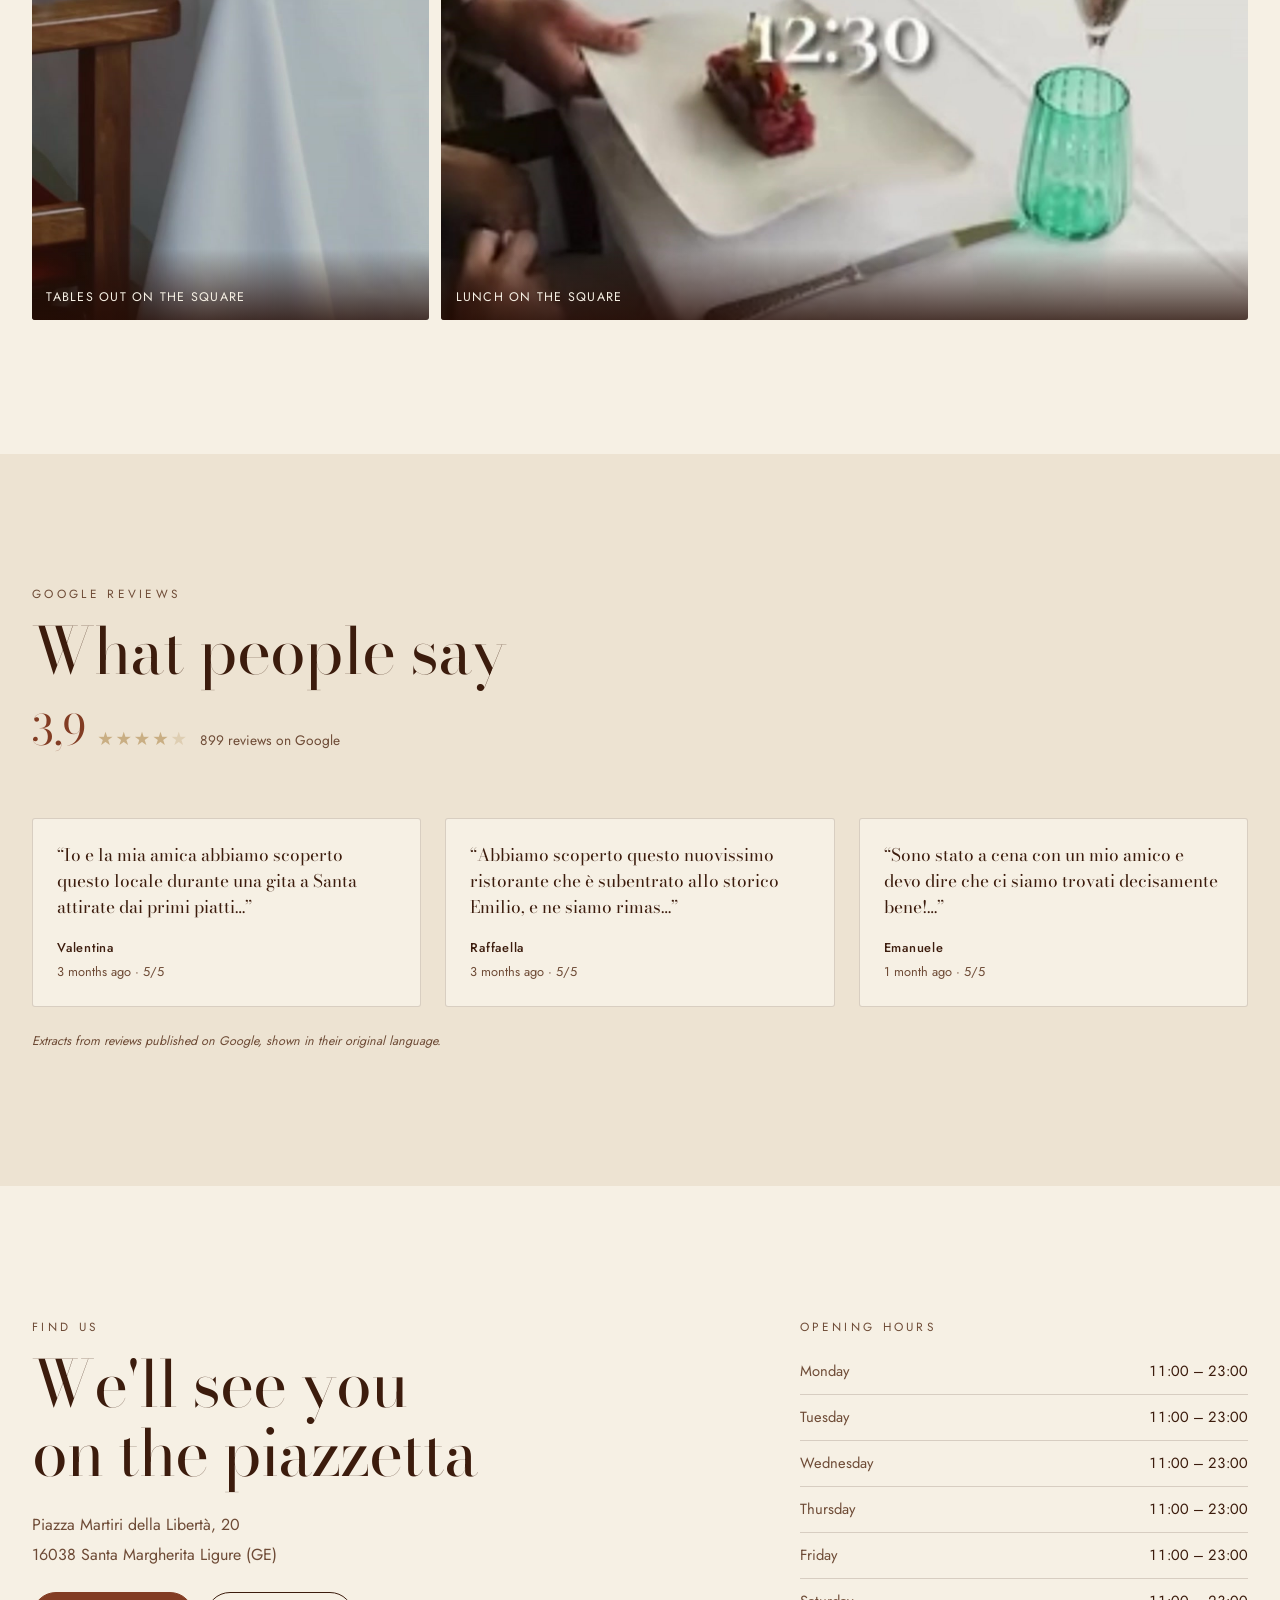
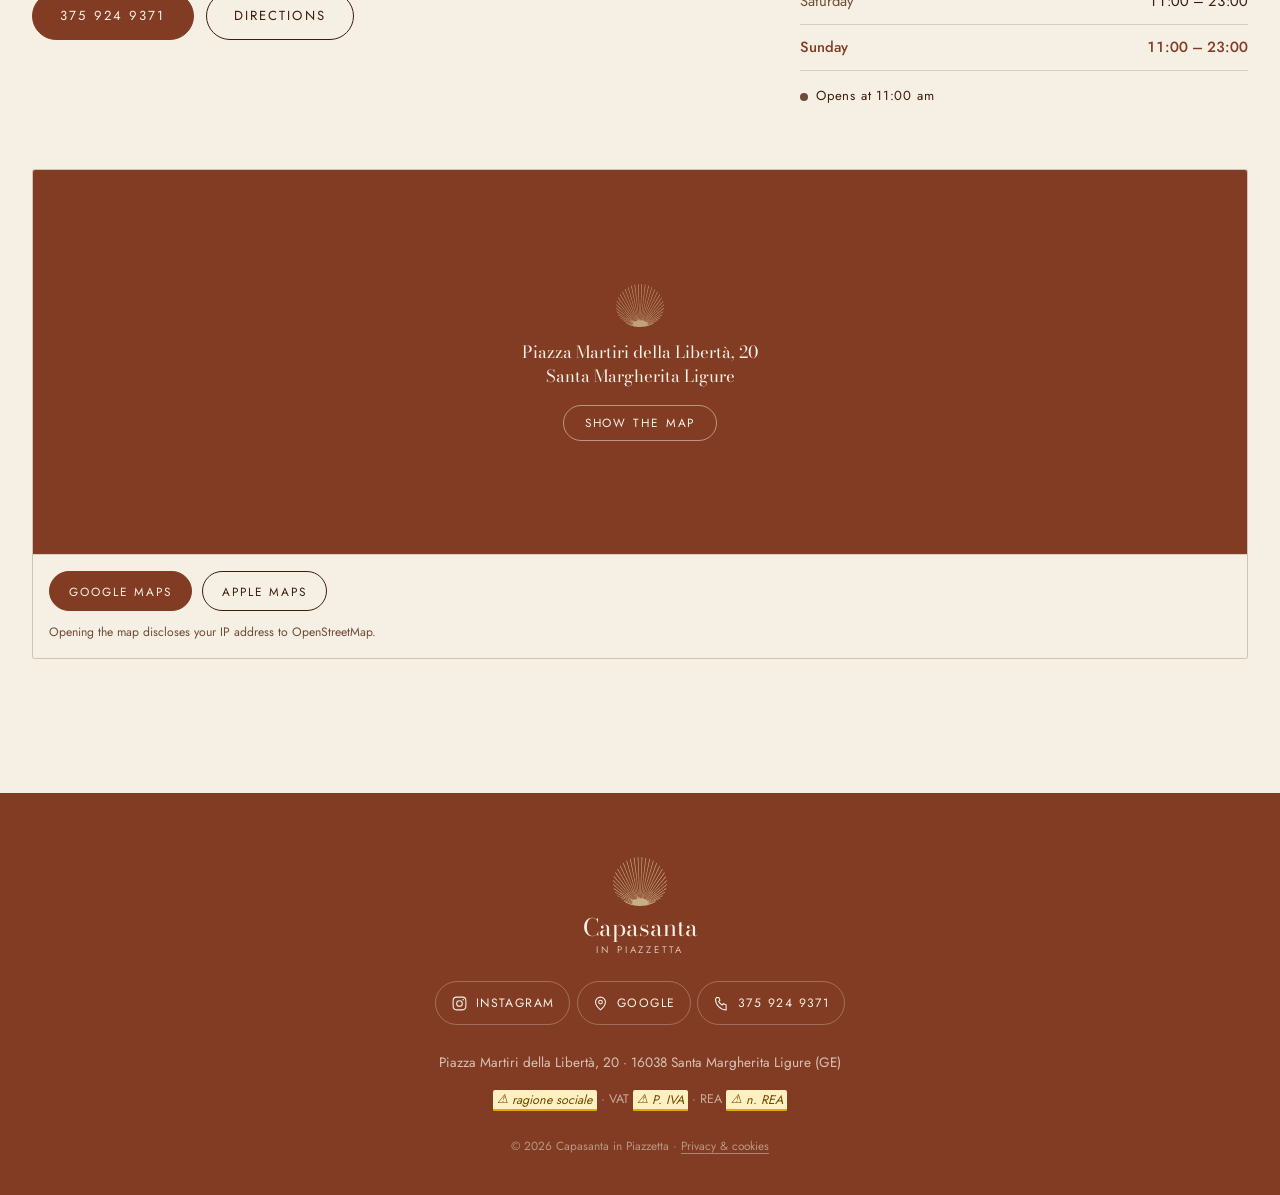
==== commit efd06812: "Aggiunge l'informativa privacy e cookie Nuova pagina privacy.html nelle tre lingue, collegata dal fo" ====
--- a/index.html
+++ b/index.html
@@ -353,6 +353,7 @@
            href="https://www.google.com/maps/search/?api=1&amp;query=Capasanta+in+Piazzetta%2C+Piazza+Martiri+della+Libert%C3%A0+20%2C+Santa+Margherita+Ligure">Google Maps</a>
         <a class="btn btn--sm btn--ghost" target="_blank" rel="noopener"
            href="https://maps.apple.com/?q=Capasanta+in+Piazzetta&amp;ll=44.3337291,9.2132254">Apple Maps</a>
+        <span class="map__privacy" data-i18n="mapPrivacy">Aprendo la mappa il tuo indirizzo IP viene comunicato a OpenStreetMap.</span>
       </figcaption>
     </figure>
   </div>
@@ -379,7 +380,15 @@
         </svg><span>375 924 9371</span></a></li>
     </ul>
     <p class="foot__meta">Piazza Martiri della Libertà, 20 · 16038 Santa Margherita Ligure (GE)</p>
-    <p class="foot__small">© <span data-year></span> Capasanta in Piazzetta</p>
+    <!-- Dati identificativi richiesti dall'art. 7 del D.lgs. 70/2003 a chi
+         offre un servizio online: denominazione, sede, P. IVA e numero REA. -->
+    <p class="foot__legal">
+      <span class="todo">ragione sociale</span> ·
+      <span data-i18n="vatLabel">P. IVA</span> <span class="todo">P. IVA</span> ·
+      <span data-i18n="reaLabel">REA</span> <span class="todo">n. REA</span>
+    </p>
+    <p class="foot__small">© <span data-year></span> Capasanta in Piazzetta ·
+      <a href="privacy.html" data-i18n="privacyLink">Privacy e cookie</a></p>
   </div>
 </footer>
 
--- a/assets/css/style.css
+++ b/assets/css/style.css
@@ -629,6 +629,55 @@
 .foot__meta a { text-decoration-color: rgba(246, 240, 228, .4); text-underline-offset: 3px; }
 .foot__small { margin: var(--sp-2) 0 0; font-size: .74rem; color: rgba(246, 240, 228, .5); }
 
+/* ── pagina legale ──────────────────────────────────────── */
+.legal { padding: calc(var(--nav-h) + var(--sp-5)) 0 var(--sp-6); background: var(--cream); }
+.legal .h-lg { margin-bottom: var(--sp-2); }
+.legal__upd {
+  font: 400 .74rem/1 var(--sans);
+  letter-spacing: .16em; text-transform: uppercase;
+  color: var(--fg-soft); margin: 0 0 var(--sp-4);
+}
+.legal h2 {
+  font: 400 1.5rem/1.25 var(--display);
+  margin: var(--sp-5) 0 var(--sp-2);
+  padding-top: var(--sp-2); border-top: 1px solid var(--rule);
+}
+.legal h3 { font: 400 1.15rem/1.3 var(--display); margin: var(--sp-3) 0 .5rem; }
+.legal p, .legal li { font-size: .96rem; line-height: 1.7; color: var(--fg-soft); }
+.legal p { margin: 0 0 var(--sp-2); max-width: 62ch; }
+.legal ul { margin: 0 0 var(--sp-2); padding-left: 1.2rem; max-width: 62ch; }
+.legal li { margin-bottom: .5rem; }
+.legal strong { color: var(--fg); font-weight: 500; }
+.legal a { color: var(--terra); text-underline-offset: 3px; }
+.legal code {
+  font-size: .88em; background: var(--cream-dim);
+  padding: .12em .4em; border-radius: 3px;
+}
+
+/* Segnaposto: volutamente vistosi, così è impossibile pubblicare la pagina
+   lasciandoli dentro per distrazione. */
+.todo {
+  background: #FFF0C2; color: #6B4A00;
+  border-bottom: 2px solid #E0A800;
+  padding: .05em .35em; border-radius: 2px;
+  font-style: italic; white-space: nowrap;
+}
+.todo::before { content: "⚠ "; }
+
+.draftbar {
+  position: sticky; top: var(--nav-h); z-index: 90;
+  background: #FFF0C2; color: #6B4A00;
+  border-bottom: 1px solid #E0A800;
+  padding: .75rem 1.25rem; text-align: center;
+  font: 400 .84rem/1.4 var(--sans);
+}
+
+.foot__legal {
+  margin: .4rem 0 0; font-size: .78rem;
+  color: rgba(246, 240, 228, .62);
+}
+.foot__small a { text-decoration-color: rgba(246, 240, 228, .4); text-underline-offset: 3px; }
+
 /* ── scroll reveal ──────────────────────────────────────── */
 .reveal {
   opacity: 0;
@@ -664,3 +713,9 @@
     transition-duration: .01ms !important; scroll-behavior: auto !important;
   }
 }
+
+.map__privacy {
+  flex-basis: 100%;
+  font-size: .76rem; line-height: 1.45; color: var(--fg-soft);
+  margin-top: .2rem;
+}
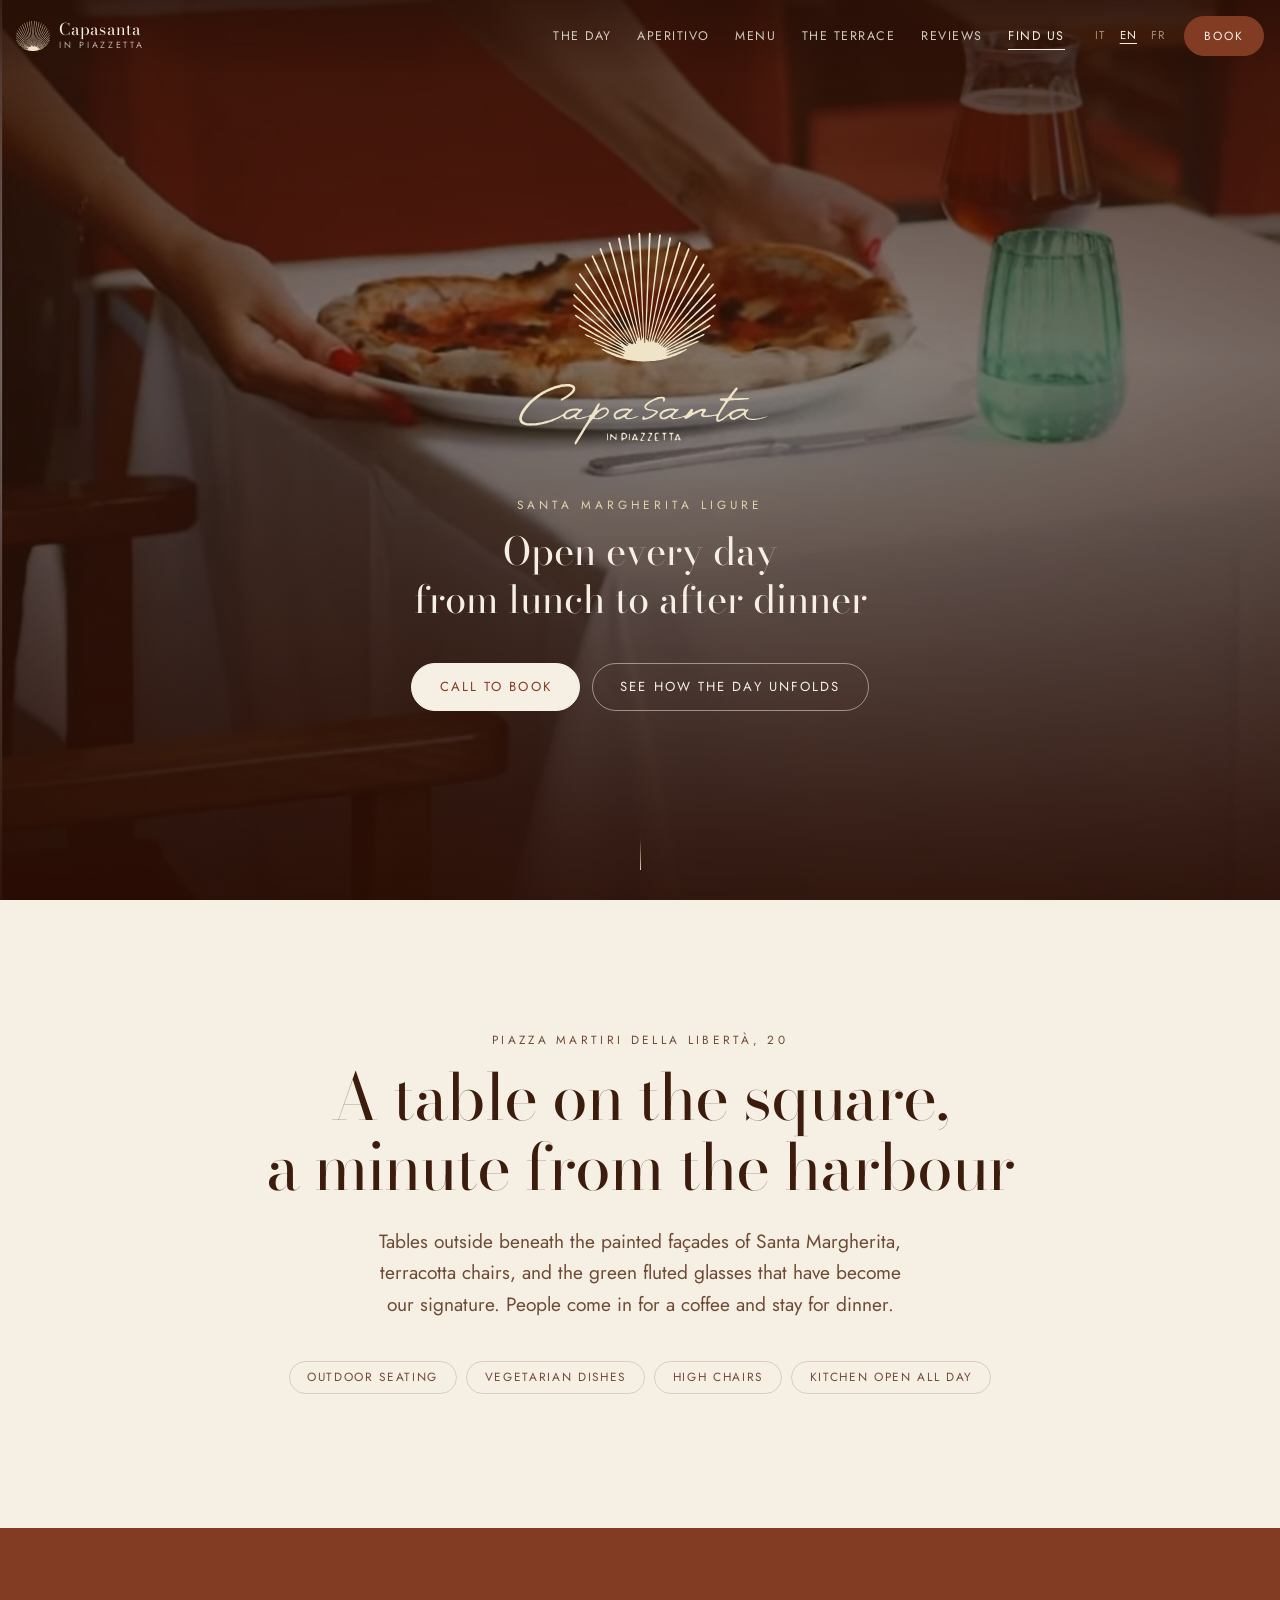
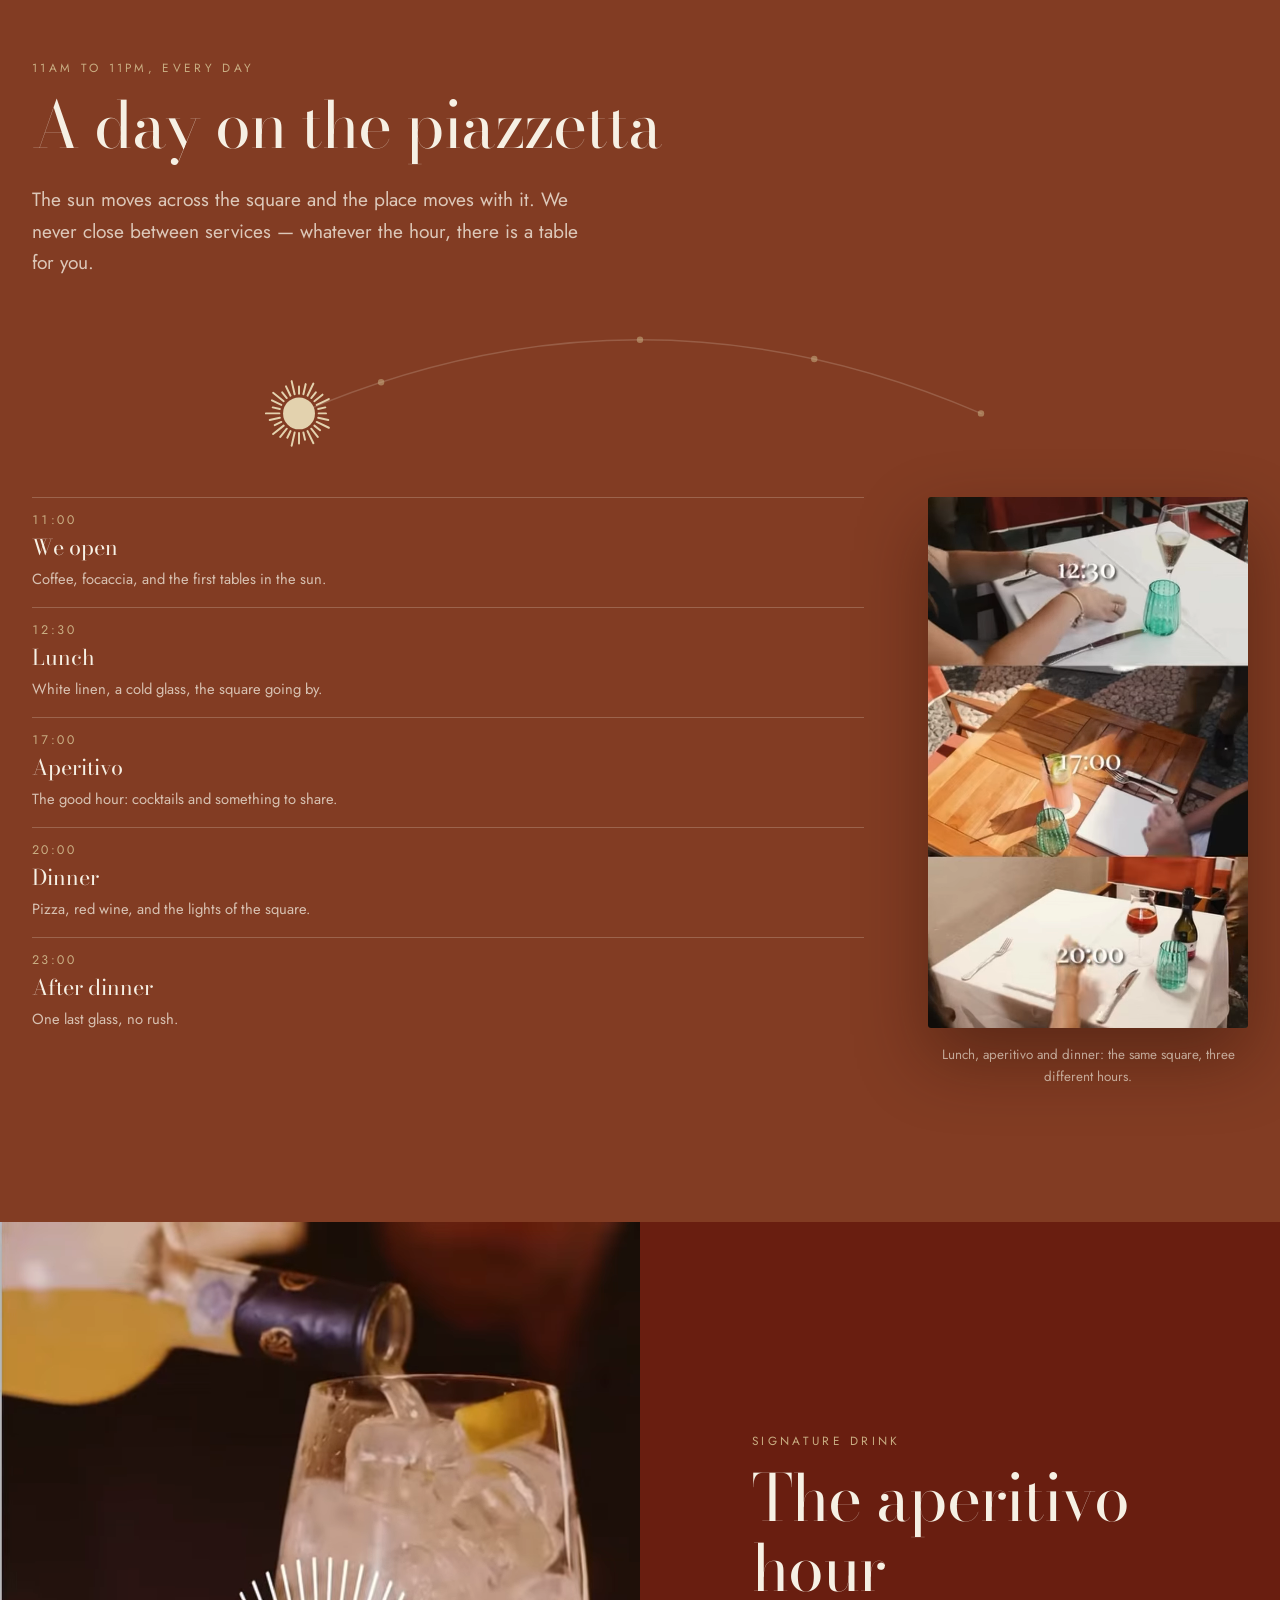
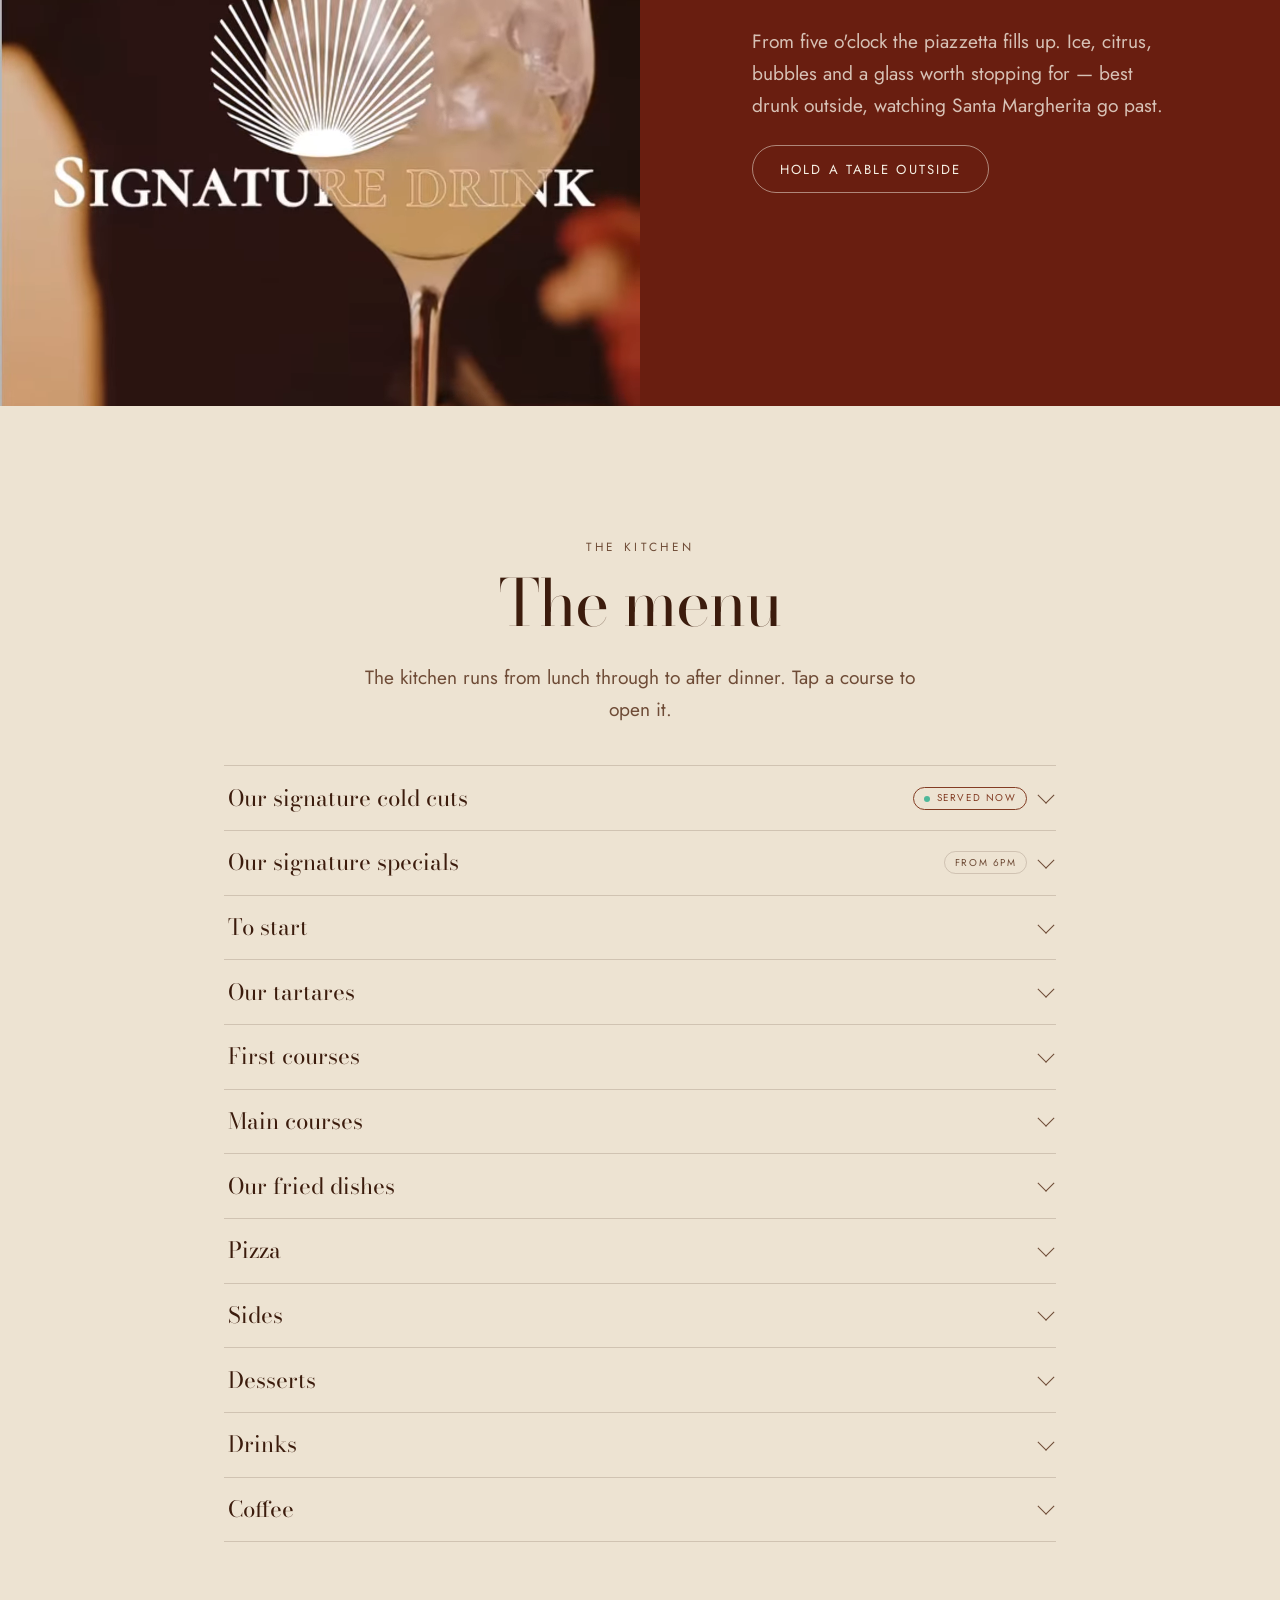
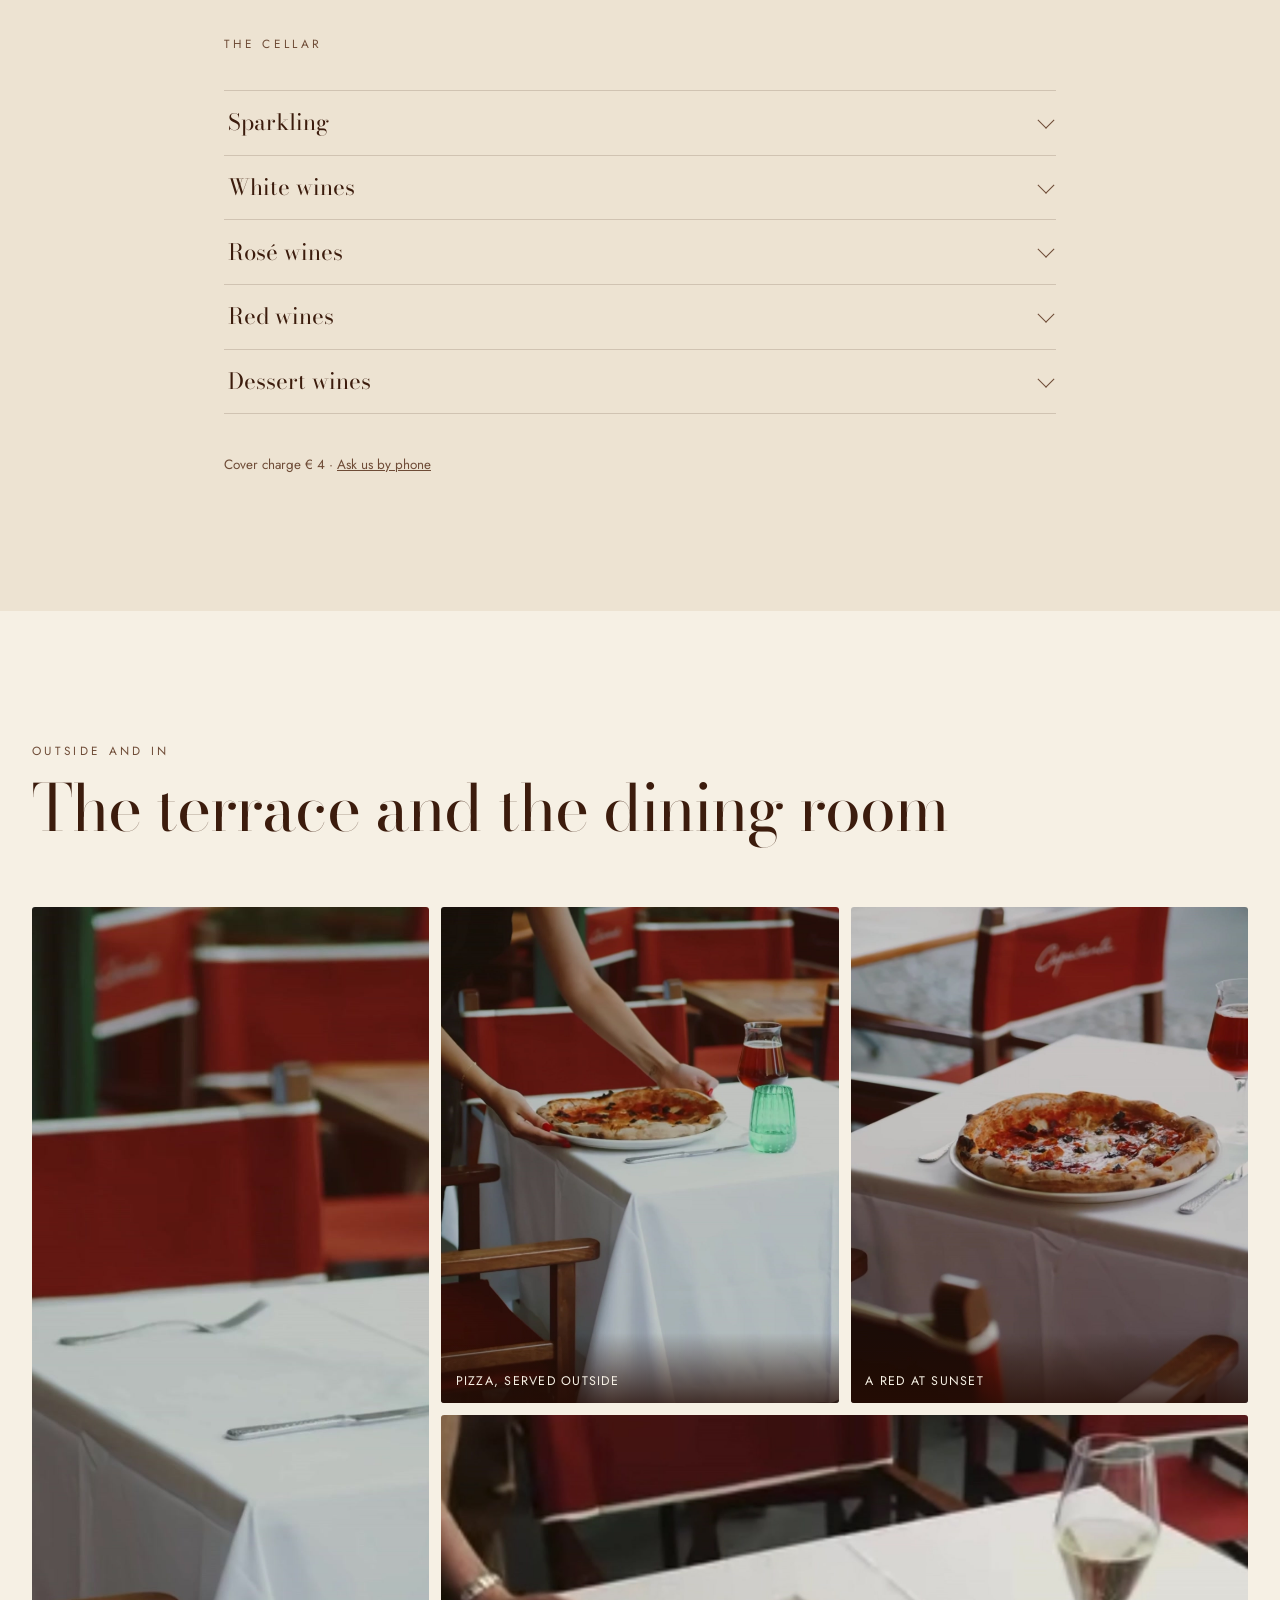
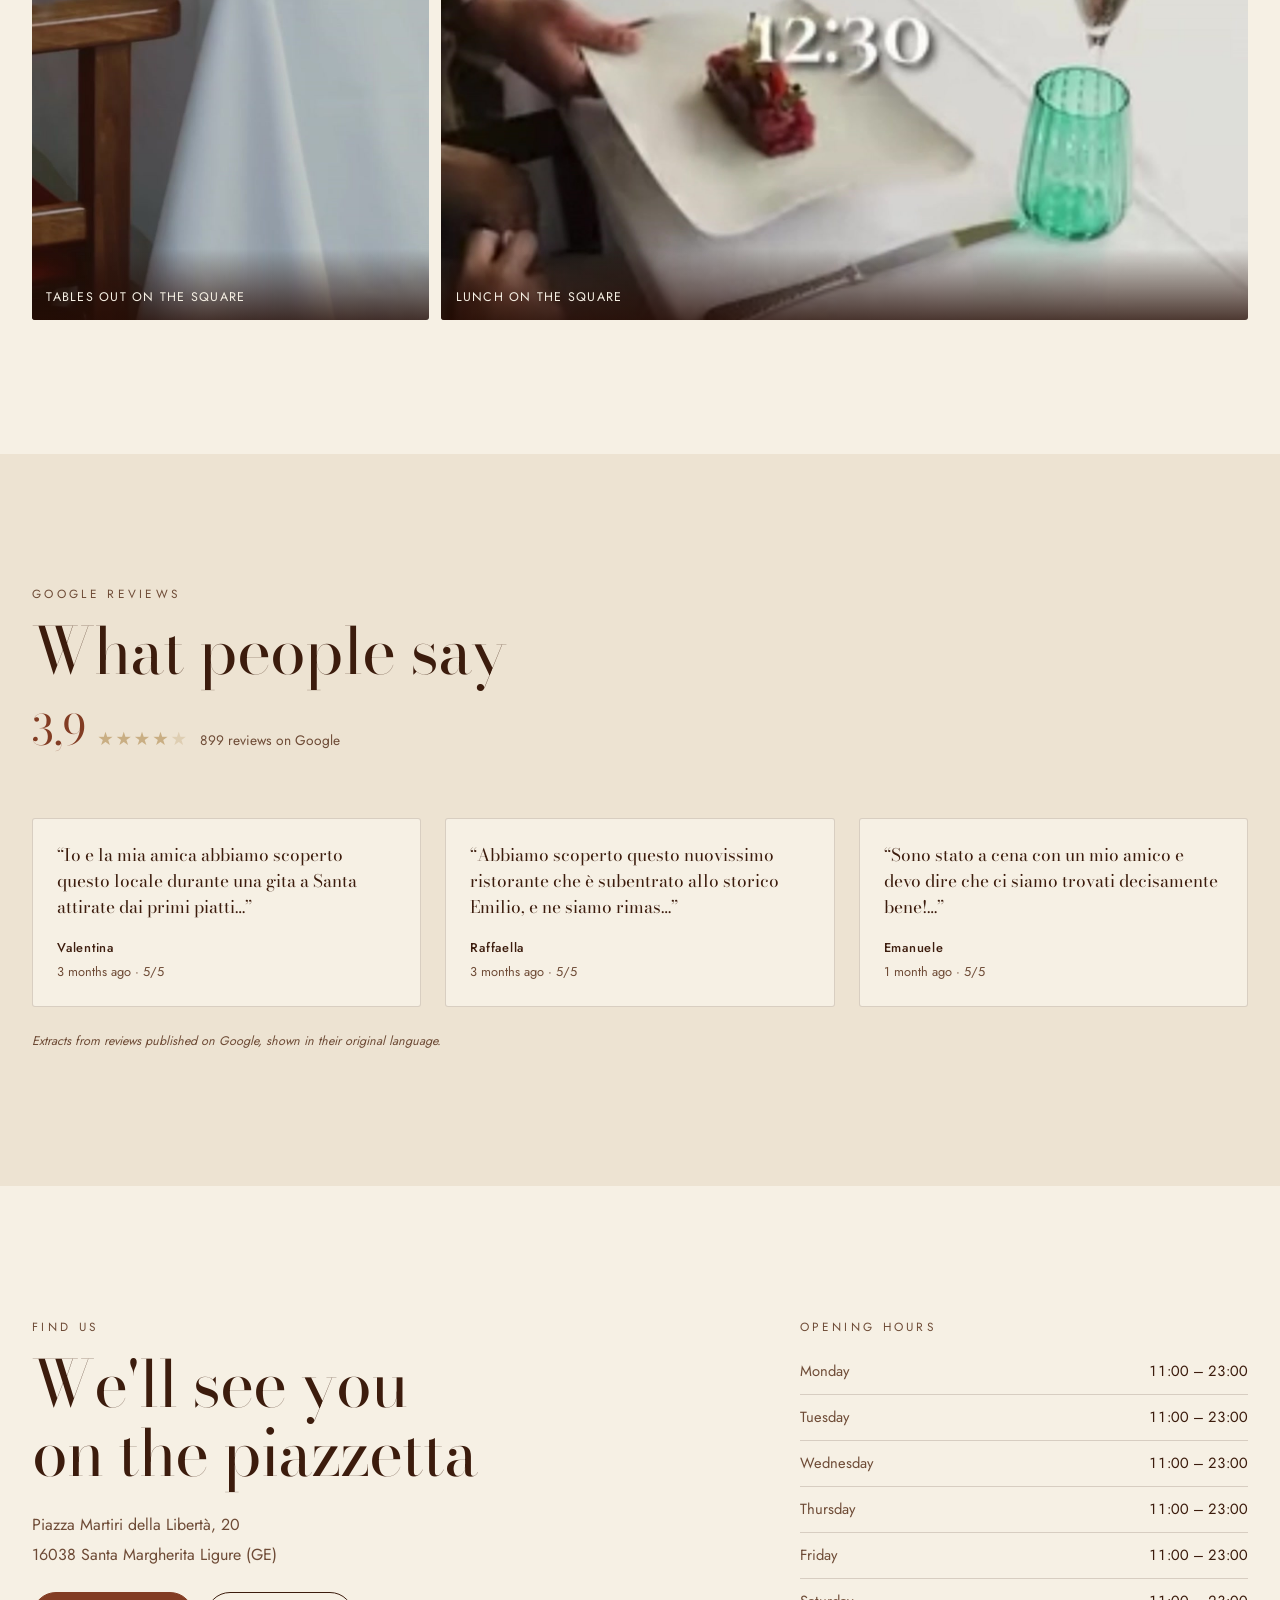
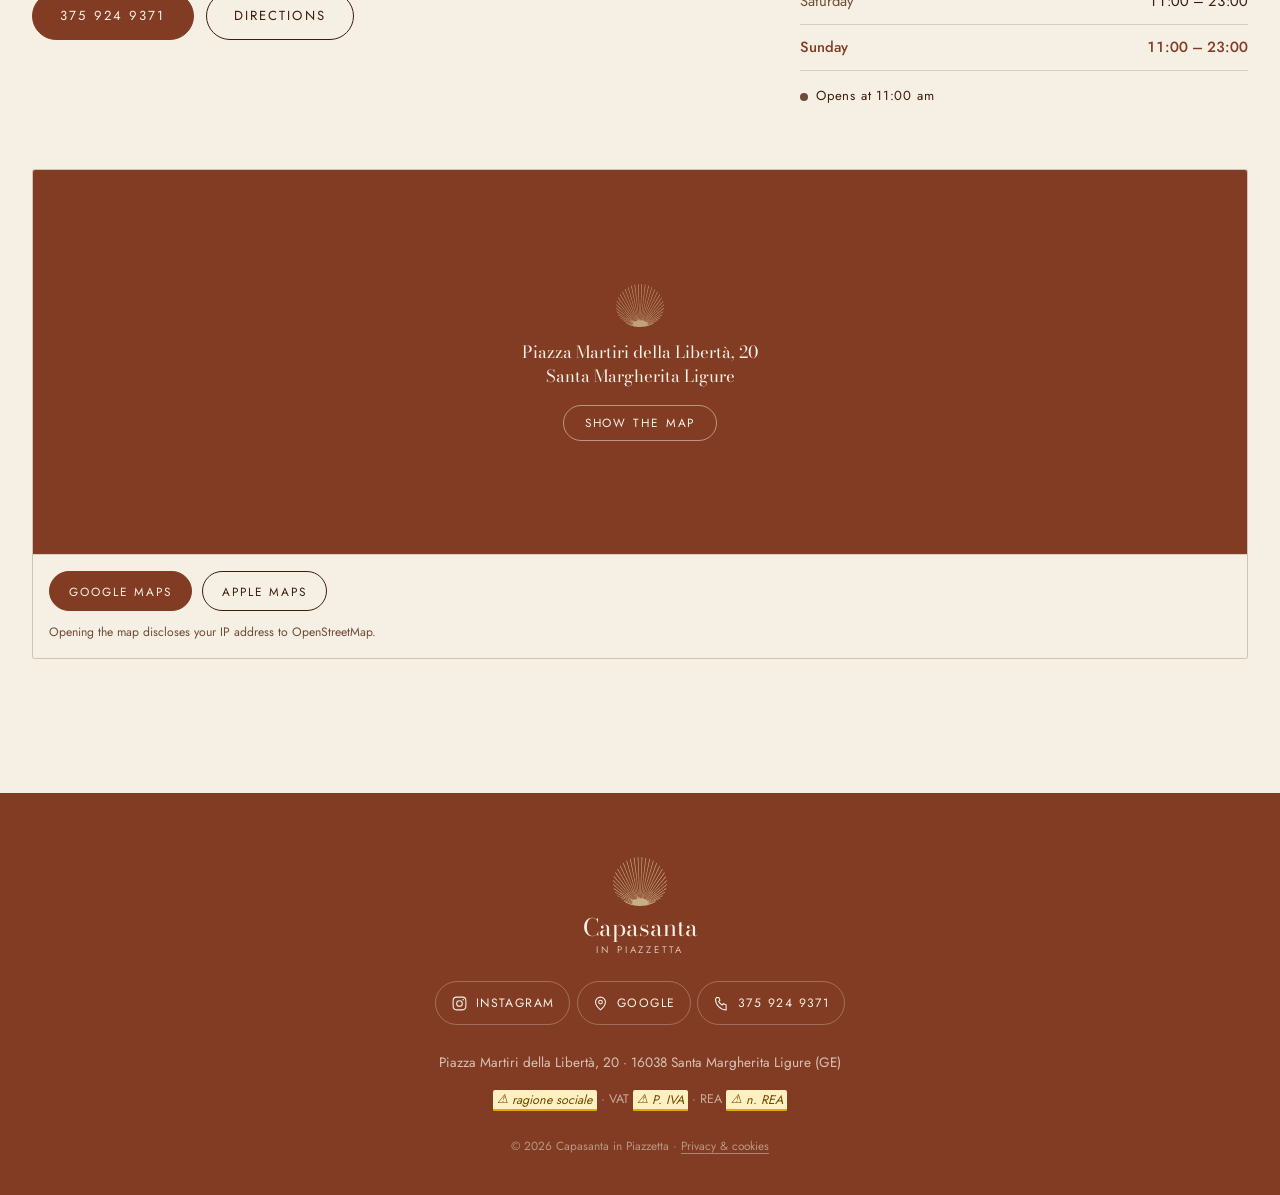
==== commit 180c0480: "Toglie il preload dei font Il preload dei font richiede l'attributo crossorigin, che su file:// fa f" ====
--- a/index.html
+++ b/index.html
@@ -19,8 +19,10 @@
 <meta property="og:image" content="assets/img/gallery/pizza.jpg">
 <meta property="og:locale" content="it_IT">
 
-<link rel="preload" as="font" type="font/woff2" href="assets/fonts/bodoni-moda-400-latin.woff2" crossorigin>
-<link rel="preload" as="font" type="font/woff2" href="assets/fonts/jost-400-latin.woff2" crossorigin>
+<!-- Niente <link rel="preload"> per i font: richiede l'attributo crossorigin,
+     che su file:// fa fallire la richiesta e sporca la console quando il sito
+     si apre con un doppio click. I font sono sulla stessa origine e il
+     foglio di stile è già qui in testa, quindi si perde solo un round-trip. -->
 <link rel="stylesheet" href="assets/fonts/fonts.css">
 <link rel="stylesheet" href="assets/css/style.css">
 
